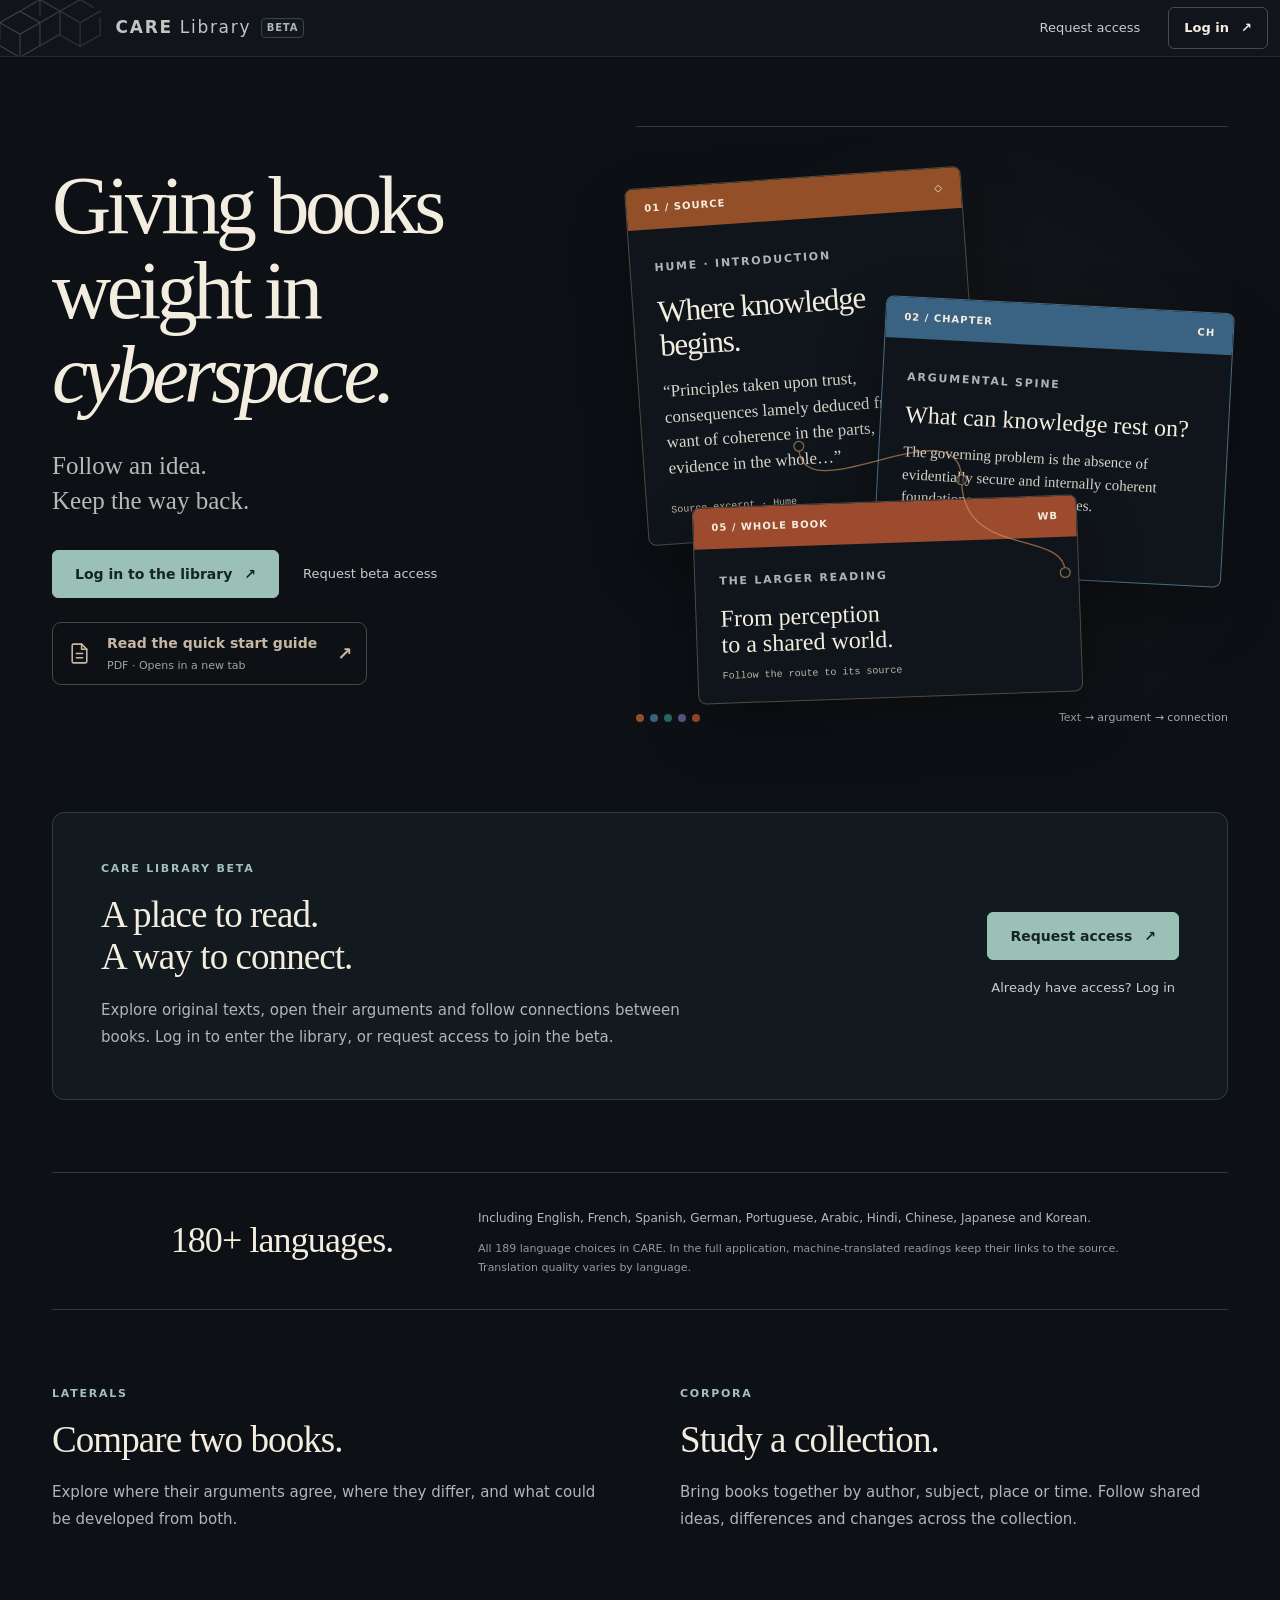
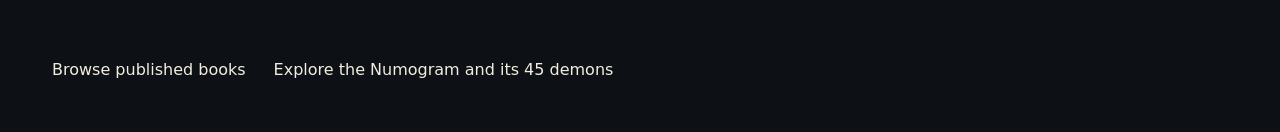
==== index.html @ f4d97531 "Include First drafts and improve Beta Studio, NUMO and search discovery" ====
<!doctype html>
<html lang="en-GB">
<head>
<meta charset="utf-8">
<meta name="color-scheme" content="dark"><style>html,body{background:#0d1015;color:#ece8df;color-scheme:dark}</style><meta name="viewport" content="width=device-width, initial-scale=1">
<title>Discover CARE — CARE Library</title>
<meta name="description" content="A reading environment for exploring texts, arguments and connections. Discover CARE Library’s connected panes, source routes and open public-library project.">
<meta name="author" content="William Proudler"><meta name="theme-color" content="#0d1015">
<meta name="apple-mobile-web-app-capable" content="yes">
<meta name="apple-mobile-web-app-status-bar-style" content="black">
<link rel="canonical" href="https://carelibrary.org/">
<meta property="og:type" content="website"><meta property="og:site_name" content="CARE Library"><meta property="og:title" content="Discover CARE — CARE Library"><meta property="og:description" content="Read the text. Open its arguments. Follow the connections."><meta property="og:url" content="https://carelibrary.org/">
<meta name="twitter:title" content="Discover CARE — CARE Library">
<link rel="icon" href="/favicon.ico?v=20261022-transparent" sizes="16x16 32x32 48x48">
<link rel="icon" href="/assets/favicon-32.png?v=20261022-transparent" type="image/png" sizes="32x32">
<link rel="icon" href="/assets/favicon-128.png?v=20261022-transparent" type="image/png" sizes="128x128">
<link rel="icon" href="/assets/favicon-light-32.png?v=20261022-transparent" type="image/png" sizes="32x32" media="(prefers-color-scheme: light)">
<link rel="icon" href="/assets/favicon-light-128.png?v=20261022-transparent" type="image/png" sizes="128x128" media="(prefers-color-scheme: light)">
<link rel="icon" href="/favicon.svg?v=20261022-transparent" type="image/svg+xml" sizes="any">
<link rel="apple-touch-icon" href="/assets/apple-touch-icon.png?v=20261021-opened-cube" sizes="180x180">
<link rel="manifest" href="/site.webmanifest?v=20261109-standalone"><link rel="alternate" type="text/markdown" href="/llms.txt"><link rel="stylesheet" href="/styles.css?v=20261010"><link rel="stylesheet" href="/discover.css?v=20261022-quick-start"><link rel="stylesheet" href="/discover-atlas.css?v=20261005d"><link rel="stylesheet" href="/discover-experiments.css?v=20261016-books">
<script type="application/ld+json">{"@context":"https://schema.org","@type":"WebSite","@id":"https://carelibrary.org/#website","name":"CARE Library","alternateName":"Canonical Axiomatic Reduction Engine","url":"https://carelibrary.org/","description":"A reading environment for exploring texts, arguments and connections with recorded routes back to sources.","inLanguage":"en-GB","creator":{"@type":"Person","name":"William Proudler"}}</script>
<link rel="stylesheet" href="/brand-header.css?v=c47c12affb3ca81e">
<link rel="stylesheet" href="/auth.css?v=20261102-beta">
<script type="module" src="/landing.mjs?v=20261102-beta"></script>
</head>
<body class="discover-page">
<a class="skip-link" href="#main">Skip to main content</a>
<header class="site-header"><div class="shell header-inner">
<a class="wordmark" href="/" aria-label="CARE Library Beta home"><img class="brand-mark" src="/assets/care-header-mark.svg" alt="" aria-hidden="true"><span class="brand-name"><strong>CARE</strong> Library</span><small><span data-nosnippet>Beta</span></small></a>
<nav class="beta-nav" aria-label="Main navigation"><a class="beta-nav-link" data-guest-only href="/request-access.html">Request access</a><a class="beta-nav-link" data-public-login hidden href="/login.html">Log in</a><a class="button small" data-library-entry href="/login.html">Log in <span aria-hidden="true">↗</span></a><a class="beta-nav-link" data-owner-only hidden href="/site-settings.html">Website settings</a><button class="beta-nav-link" data-logout data-members-only hidden>Log out</button></nav>
</div></header>
<main id="main">
<section class="hero shell" aria-labelledby="hero-title">
<div class="hero-copy">
<h1 id="hero-title">Giving books <br>weight in <br><em>cyberspace.</em></h1>
<p class="discover-subtitle">Follow an idea.<br>Keep the way back.</p>
<div class="beta-hero-actions"><a class="button beta-primary" data-library-entry href="/login.html">Log in to the library <span aria-hidden="true">↗</span></a><a class="beta-text-link" data-guest-only href="/request-access.html">Request beta access</a></div>
<a class="button primary quick-start-guide" href="/quick-start.pdf?v=446949901bbf" target="_blank" rel="noopener" type="application/pdf" aria-describedby="quick-start-detail">
<svg class="quick-start-icon" viewBox="0 0 24 24" fill="none" stroke="currentColor" stroke-width="1.5" stroke-linecap="round" stroke-linejoin="round" aria-hidden="true"><path d="M14 3H6a1 1 0 0 0-1 1v16a1 1 0 0 0 1 1h12a1 1 0 0 0 1-1V8z"/><path d="M14 3v5h5M9 12h6M9 16h6"/></svg>
<span class="quick-start-copy"><span>Read the quick start guide</span><small id="quick-start-detail">PDF · Opens in a new tab</small></span>
<span class="quick-start-arrow" aria-hidden="true">↗</span>
</a>
</div>
<div class="hero-architecture" aria-label="A real saved Hume reading across source, chapter and whole-book panes">
<div class="hero-topline" aria-hidden="true"></div>
<div class="hero-pane hero-source"><div class="pane-bar source"><span>01 / SOURCE</span><span>◇</span></div><div class="hero-pane-body"><span class="micro">HUME · INTRODUCTION</span><h2>Where knowledge<br>begins.</h2><p>“Principles taken upon trust, consequences lamely deduced from them, want of coherence in the parts, and of evidence in the whole…”</p><span class="passage-tag">Source excerpt · Hume</span></div></div>
<div class="hero-pane hero-chapter"><div class="pane-bar chapter"><span>02 / CHAPTER</span><span>CH</span></div><div class="hero-pane-body"><span class="micro">ARGUMENTAL SPINE</span><h3>What can knowledge rest on?</h3><p>The governing problem is the absence of evidentially secure and internally coherent foundations across the sciences.</p><span class="trace-label">2 source connections</span></div></div>
<div class="hero-pane hero-whole"><div class="pane-bar whole"><span>05 / WHOLE BOOK</span><span>WB</span></div><div class="hero-pane-body"><span class="micro">THE LARGER READING</span><h3>From perception<br>to a shared world.</h3><span class="trace-label">Follow the route to its source</span></div></div>
<svg class="hero-routes" viewBox="0 0 600 540" aria-hidden="true"><path d="M165 292 C165 365 330 245 330 326 S435 375 435 420"/><circle cx="165" cy="292" r="5"/><circle cx="330" cy="326" r="5"/><circle cx="435" cy="420" r="5"/></svg>
<div class="hero-bottomline"><span class="layer-dot source"></span><span class="layer-dot chapter"></span><span class="layer-dot cluster"></span><span class="layer-dot meta"></span><span class="layer-dot whole"></span><span>Text → argument → connection</span></div>
</div>
</section>
<section class="beta-invitation shell" data-guest-only aria-labelledby="beta-invitation-title">
<div><p class="beta-eyebrow">CARE Library Beta</p><h2 id="beta-invitation-title">A place to read.<br>A way to connect.</h2><p>Explore original texts, open their arguments and follow connections between books. Log in to enter the library, or request access to join the beta.</p></div>
<div class="beta-invitation-actions"><a class="button beta-primary" href="/request-access.html">Request access <span aria-hidden="true">↗</span></a><a class="beta-text-link" href="/login.html">Already have access? Log in</a></div>
</section>
<section hidden data-members-only class="discover-reading" id="experience" aria-label="Read and explore CARE">
<div class="discover-reading-toolbar">
<span class="discover-book-label">Open a book</span>
<div id="discover-book"><span class="discover-loading">Loading published books…</span></div>
<a id="discover-open" href="/library.html">Open in library <span aria-hidden="true">↗</span></a>
</div>
<div id="discover-reader" tabindex="-1"><p class="discover-loading" role="status">Opening Hume’s reading…</p></div>
<p id="discover-reader-status" class="visually-hidden" aria-live="polite"></p>
<div class="discover-reading-caption"><span>Original text · AI-assisted CARE reading</span></div>
<noscript><p class="discover-fallback">The interactive reader needs JavaScript.</p></noscript>
</section>
<section hidden data-members-only class="discover-map shell" aria-label="Map of Hume’s reading">
<div id="discover-atlas"><p class="discover-loading" role="status">Opening the library map…</p></div>
</section>
<section class="discover-language shell" aria-labelledby="language-title">
<h2 id="language-title">180+ languages.</h2>
<div class="language-details">
<p class="language-examples">Including English, French, Spanish, German, Portuguese, Arabic, Hindi, Chinese, Japanese and Korean.</p>
<p class="language-description">All 189 language choices in CARE. In the full application, machine-translated readings keep their links to the source. Translation quality varies by language.</p>
</div>
</section>
<section hidden data-members-only class="shell discover-experiments-section" aria-label="Laterals and corpora"><div id="discover-experiments"></div></section>
<section class="beta-connections shell" data-guest-only aria-label="Laterals and corpora"><div><p class="beta-eyebrow">Laterals</p><h2>Compare two books.</h2><p>Explore where their arguments agree, where they differ, and what could be developed from both.</p></div><div><p class="beta-eyebrow">Corpora</p><h2>Study a collection.</h2><p>Bring books together by author, subject, place or time. Follow shared ideas, differences and changes across the collection.</p></div></section>
<nav class="shell" aria-label="Public reference library" style="display:flex;gap:28px;flex-wrap:wrap;padding-top:24px;padding-bottom:48px"><a href="/books/">Browse published books</a><a href="/numogram/">Explore the Numogram and its 45 demons</a></nav>
</main>
<div id="notice" class="notice" role="status" hidden></div>
</body></html>
---- styles.css ----
@charset "UTF-8";
:root{color-scheme:dark;--bg:#0d1015;--surface:#14191f;--ink:#f3eddf;--muted:#aeb3b6;--line:#31383e;--gold:#d99a63;--source:#935028;--chapter:#3a6282;--cluster:#286861;--meta:#625386;--whole:#9c4b2e;--serif:Georgia,'Times New Roman',serif;--sans:system-ui,-apple-system,BlinkMacSystemFont,'Segoe UI',sans-serif}
*{box-sizing:border-box}html{scroll-behavior:smooth;scroll-padding-top:100px}body{margin:0;background:var(--bg);color:var(--ink);font-family:var(--sans);font-size:16px;line-height:1.65}a{color:inherit;text-decoration:none}button,input{font:inherit}button,a{-webkit-tap-highlight-color:transparent}button{cursor:pointer}a,button{touch-action:manipulation}button:disabled{cursor:not-allowed}a:focus-visible,button:focus-visible,input:focus-visible,summary:focus-visible{outline:2px solid var(--gold);outline-offset:6px}::selection{background:#6b4e34;color:#fff}h1,h2,h3,p{margin:0}h1,h2,h3{font-family:var(--serif);font-weight:400;line-height:1.1}h2{font-size:clamp(2.3rem,4.1vw,3.6rem);letter-spacing:-.045em}h3{font-size:1.45rem}em{font-weight:400;color:var(--gold)}p{color:var(--muted)}.shell{width:min(1320px,calc(100% - 104px));margin-inline:auto}.section{padding-block:104px}.eyebrow,.micro{font-size:11px;font-family:var(--sans);font-weight:600;letter-spacing:.16em;line-height:1.6;text-transform:uppercase}.eyebrow{color:var(--gold);margin-bottom:23px}.micro{color:var(--muted)}.button{display:inline-flex;align-items:center;justify-content:center;gap:12px;min-height:48px;border:1px solid #4a4b46;border-radius:6px;padding:12px 22px;font-size:14px;font-weight:550;line-height:1.45;color:var(--ink);background:transparent;transition:background .18s,border-color .18s}.button:hover{background:#22262a;border-color:#807565}.button.primary{background:var(--gold);color:#191713;border-color:var(--gold)}.button.primary:hover{background:#edb580}.button.small{min-height:42px;padding:10px 15px;font-size:13px}.text-link{font-size:14px;border-bottom:1px solid #776047;padding-block:8px}.text-link:hover{color:var(--gold)}.actions{display:flex;gap:26px;align-items:center;flex-wrap:wrap}.beta-tag{font-size:10px;letter-spacing:.12em;border-left:1px solid #5b5145;padding-left:11px;color:var(--gold)}.skip-link{position:absolute;top:-100px;left:20px;padding:10px;background:var(--ink);color:var(--bg);z-index:100}.skip-link:focus{top:10px}.site-header{border-bottom:1px solid #282d33;background:#0d1015f5;position:relative;z-index:10}.header-inner{display:flex;align-items:center;justify-content:space-between;gap:24px;min-height:88px}.wordmark{font-family:var(--serif);font-size:24px;white-space:nowrap;letter-spacing:-.03em}.wordmark>span:last-child{color:#d0cabe}.brand-symbol{font-family:var(--sans);font-size:29px;color:var(--gold);padding-right:10px}.site-header nav{display:flex;gap:28px;font-size:13px;color:#c2c4c3}.site-header nav a:hover{color:var(--gold)}.hero{display:grid;grid-template-columns:1fr 1.13fr;gap:42px;align-items:center;min-height:720px;padding-block:70px 75px}.hero h1{font-size:clamp(3.7rem,6.7vw,6rem);line-height:1.01;letter-spacing:-.055em}.hero-deck{font-size:16px;line-height:1.8;max-width:410px;margin-block:28px 31px}.hero-note{font-size:12px;max-width:380px;margin-top:21px;color:#92989c}.tiny-rule{display:inline-block;width:25px;height:1px;background:var(--gold);vertical-align:middle;margin-right:10px}.hero-architecture{position:relative;height:570px;min-width:0;background:radial-gradient(ellipse at 55% 55%,#26282666,transparent 70%)}.hero-topline,.hero-bottomline{position:absolute;left:0;right:0;display:flex;align-items:center;gap:6px;font-size:9px;letter-spacing:.13em;color:#969b9c}.hero-topline{top:4px;justify-content:space-between;border-top:1px solid var(--line);padding-top:14px}.hero-bottomline{bottom:0}.hero-bottomline>span:last-child{margin-left:auto;font-size:11px;letter-spacing:0}.hero-pane{position:absolute;border:1px solid #4d4b40;border-radius:8px;overflow:hidden;background:#10151b;box-shadow:0 24px 60px #0005}.pane-bar{padding:12px 18px;display:flex;justify-content:space-between;gap:12px;color:#f7eddf;font-family:var(--sans);font-size:10px;font-weight:650;letter-spacing:.1em}.source{background:var(--source)}.chapter{background:var(--chapter)}.cluster{background:var(--cluster)}.meta{background:var(--meta)}.whole{background:var(--whole)}.hero-source{top:55px;left:0;width:57%;transform:rotate(-4deg)}.hero-chapter{top:182px;right:0;width:59%;transform:rotate(3deg);z-index:2;border-color:#4c6a81}.hero-whole{top:379px;left:10%;width:65%;transform:rotate(-2deg);z-index:3}.hero-pane-body{padding:24px}.hero-pane h2{font-size:31px;letter-spacing:-.04em;margin-block:16px}.hero-pane p{font-family:var(--serif);font-size:17px;line-height:1.5;color:#d8d5cb}.hero-pane h3{font-size:24px;margin-block:13px}.hero-chapter p{font-size:15px}.passage-tag,.trace-label{display:block;font-family:monospace;font-size:10px;color:#bcb5a6;margin-top:22px}.hero-whole .hero-pane-body{padding:18px 24px}.hero-whole h3{font-size:24px;margin-bottom:8px}.hero-whole .trace-label{margin-top:10px}.hero-routes{position:absolute;inset:0;width:100%;height:100%;pointer-events:none;z-index:4;fill:#10151b;stroke:var(--gold);stroke-width:1.3;opacity:.6}.layer-dot{display:inline-block;width:8px;height:8px;border-radius:50%}.invitation{border-block:1px solid var(--line);padding-block:22px;display:flex;justify-content:space-between;gap:20px;font-family:var(--serif);font-size:19px;color:#cdcabe}.invitation span:before{content:'◇';color:var(--gold);font-family:var(--sans);font-size:13px;margin-right:14px}.section-heading{display:grid;grid-template-columns:1.3fr 1fr;gap:70px;align-items:end;margin-bottom:42px}.section-heading>p{max-width:435px;line-height:1.8;padding-bottom:4px}.reader-window{border:1px solid #3b4248;border-radius:12px;background:#10141a;overflow:hidden;box-shadow:0 35px 70px #0003}.reader-title{display:flex;justify-content:space-between;align-items:center;gap:20px;padding:22px 27px;border-bottom:1px solid var(--line)}.reader-title h3{font-size:24px;margin-top:5px}.reader-title .micro{font-size:10px;color:#ac957b}.reader-view{display:flex;background:#1a1f26;border:1px solid #363c44;border-radius:5px;padding:3px}.reader-view button{background:none;border:0;border-radius:3px;color:var(--muted);font-size:12px;padding:8px 16px}.reader-view button[aria-pressed=true]{background:var(--ink);color:#1b2023}.scale-controls{display:grid;grid-template-columns:repeat(5,1fr);padding:0 22px;border-bottom:1px solid var(--line)}.scale-controls button{background:none;border:0;border-bottom:2px solid transparent;padding:18px 9px;text-align:left;color:var(--muted)}.scale-controls button[aria-pressed=true]{color:var(--ink);border-bottom-color:var(--gold);background:#ffffff04}.scale-controls button span{display:block;font-size:13px;font-weight:600}.scale-controls small{display:block;font-size:10px;margin-top:4px;color:#959da3}.reader-canvas{display:grid;grid-template-columns:repeat(3,minmax(0,1fr));gap:25px;position:relative;padding:24px;min-height:350px}.demo-pane{position:relative;min-width:0;border:1px solid #39404a;border-radius:6px;overflow:hidden;z-index:2;background:#10141a;transition:border-color .2s}.demo-pane.current{border-color:#9e886b}.demo-pane .pane-bar{padding:12px 14px;font-size:10px}.demo-body{padding:20px}.demo-body h4{font-family:var(--serif);font-size:21px;line-height:1.2;font-weight:400;margin:13px 0 20px}.demo-body p{font-family:var(--serif);font-size:17px;color:#e3e0d5;line-height:1.6}.demo-body .micro{font-size:9px;letter-spacing:.1em}.demo-claim{display:block;width:100%;text-align:left;color:var(--ink);background:#1b232a;border:1px solid #405365;border-left:3px solid #628dab;border-radius:5px;padding:16px;font-family:var(--serif);font-size:18px;line-height:1.4}.demo-claim:hover{background:#242e35}.demo-claim[aria-pressed=true]{border-color:var(--gold);background:#30271e}.demo-claim small{display:block;color:#bbb7ae;font-family:var(--sans);font-size:10px;line-height:1.5;margin-top:17px}.demo-source{padding:13px;border-left:2px solid #ad7040;background:#241d18}.demo-source.highlight{background:#37291c;border-left-color:var(--gold)}.demo-body .support{font-family:var(--sans);font-size:12px;color:var(--muted);margin-top:15px}.connector{position:absolute;inset:0;z-index:3;pointer-events:none;overflow:visible}.connector path{fill:none;stroke:var(--gold);stroke-width:1.4}.connector circle{fill:var(--bg);stroke:var(--gold);stroke-width:1.4}.reader-bottom{display:flex;align-items:center;justify-content:space-between;gap:18px;border-top:1px solid var(--line);padding:16px 24px}.reader-bottom p{font-size:12px;max-width:750px}.reader-bottom .button{flex-shrink:0}.demo-caption,.shelf-caption{font-size:12px;color:#a2a7aa;margin-top:18px;max-width:890px}.reading-benefits{display:grid;grid-template-columns:repeat(3,1fr);gap:50px;margin-top:52px}.reading-benefits h3{font-size:23px;margin:14px 0}.reading-benefits p{font-size:14px;line-height:1.8}.feature-number{font-family:var(--serif);font-style:italic;color:var(--gold);font-size:20px}.reader-canvas.outline{grid-template-columns:repeat(5,minmax(0,1fr));min-height:280px}.outline-pane{border:1px solid #343b45;border-radius:5px;overflow:hidden;z-index:2}.outline-pane>h4{font-size:12px;margin:0;padding:12px 10px}.outline-unit{border:1px solid #47525d;background:#171f28;color:var(--ink);border-radius:4px;padding:13px 10px;margin:10px;width:calc(100% - 20px);font-size:12px;line-height:1.45;text-align:left}.outline-unit.selected{border-color:var(--gold);background:#31271e}.demo-static{grid-column:1/-1;padding:30px}.demo-static p{margin-top:20px}.library-section{background:#101714;border-block:1px solid #2b3731}.shelf-tabs{display:flex;gap:5px;border-bottom:1px solid #39433b;padding-bottom:12px;flex-wrap:wrap}.shelf-tabs button{background:transparent;border:1px solid transparent;color:#bbc1bb;font-size:14px;padding:10px 22px;border-radius:5px}.shelf-tabs button[aria-pressed=true]{border-color:#506254;background:#23322b;color:#f2efdf}.shelf-intro{display:flex;justify-content:space-between;gap:40px;margin-top:28px;align-items:baseline}.shelf-intro h3{font-size:22px}.shelf-intro p{font-size:13px;max-width:500px}.bookshelf{display:grid;grid-template-columns:repeat(4,1fr);gap:45px;margin-top:45px;align-items:start}.shelf-item{min-width:0}.book-cover{display:flex;flex-direction:column;justify-content:space-between;position:relative;min-height:260px;max-width:190px;aspect-ratio:0.69;margin:0 auto 24px;padding:20px 20px 20px 25px;border-radius:3px 10px 10px 3px;border:1px solid #ffffff24;background:linear-gradient(90deg,#0006 0,#ffffff12 7px,transparent 13px),var(--book);box-shadow:6px 9px 0 -4px #101510,9px 12px 0 -5px #8b866440,10px 20px 28px #0004;transition:transform .2s}.shelf-item:hover .book-cover{transform:translateY(-5px) rotate(-1deg)}.book-mark{color:#dfbd79;font-size:25px;line-height:1}.book-cover h4{font-family:var(--serif);font-size:24px;font-weight:400;line-height:1.15;letter-spacing:-.02em;color:#f0d8aa;margin:20px 0}.book-cover small{font-size:9px;letter-spacing:.12em;text-transform:uppercase;color:#d6c7a8}.book-kind{font-size:10px;color:#b9c3b9;letter-spacing:.12em;text-transform:uppercase}.shelf-item>h4{font-family:var(--serif);font-size:21px;font-weight:400;line-height:1.25;margin:12px 0 8px}.shelf-item>p{font-size:12px}.shelf-caption{margin-top:30px}.journey-steps{display:grid;grid-template-columns:repeat(4,1fr);gap:30px;padding:0;list-style:none;margin:50px 0 0}.journey-steps li{border-top:1px solid #6d5a44;padding-top:18px}.journey-steps span{color:var(--gold);font-family:monospace;font-size:12px}.journey-steps h3{font-size:24px;margin-block:22px 14px}.journey-steps p{font-size:14px;line-height:1.8}.commons{background:#15131a;border-block:1px solid #34303b}.commons-grid{display:grid;grid-template-columns:1fr 1fr;gap:120px}.commons-grid>div>p:not(.eyebrow){margin-block:28px;font-size:16px;line-height:1.9}.status-panel{border-left:1px solid #4a4053;padding-left:38px}.status-panel article{padding-block:23px;border-bottom:1px solid #38313e}.status-panel article:last-child{border:0;padding-bottom:0}.status-panel h3{font-size:24px;margin:9px 0}.status-panel p{font-size:14px;line-height:1.7}.status-panel a{font-size:12px;color:#d6b28e;display:inline-block;margin-top:15px;border-bottom:1px solid #62513f}.status-label{color:#a6c6b5;font-size:11px}.status-label.upcoming{color:#c8b1d5}.resources-row{display:grid;grid-template-columns:1fr 1fr;gap:80px}.resource-links a{display:block;padding:18px 0;border-bottom:1px solid var(--line)}.resource-links a:first-child{padding-top:0}.resource-links a:hover span{color:var(--gold)}.resource-links span{display:block;font-family:var(--serif);font-size:23px}.resource-links small{color:var(--muted);font-size:12px;display:block;margin-top:7px}.closing{text-align:center;border-top:1px solid var(--line);padding-block:80px 100px}.closing h2{font-size:clamp(2.8rem,5.3vw,4.6rem)}.closing .actions{justify-content:center;margin-top:35px}.closing>p:last-child{font-size:12px;margin-top:20px}.essay-page{padding:80px 26px 100px}.essay{max-width:780px;margin:auto}.essay h1{font-size:clamp(3rem,6vw,5rem);letter-spacing:-.055em;margin-bottom:30px}.essay-deck{font-size:24px;font-family:var(--serif);line-height:1.5}.essay section{margin-top:45px}.essay h2{font-size:31px;letter-spacing:-.035em;margin-bottom:18px}.essay p+p{margin-top:18px}.essay p{line-height:1.85}.essay a:not(.button){color:var(--gold);text-decoration:underline;text-underline-offset:4px}.essay-callout{padding:25px;border-left:2px solid var(--gold);background:#191c20;margin-top:45px}.essay-actions{display:flex;flex-wrap:wrap;gap:20px;margin-top:35px}.essay ul,.essay ol{color:var(--muted);padding-left:22px}.essay li+li{margin-top:12px}[hidden]{display:none!important}
@media(min-width:1550px){.hero{min-height:780px}.hero-architecture{height:590px}.hero-pane h2{font-size:36px}}
@media(max-width:1100px){.shell{width:calc(100% - 64px)}.site-header nav{gap:20px}.hero{gap:25px}.hero-architecture{height:540px}.hero-pane-body{padding:19px}.hero-pane h2{font-size:28px}.hero-pane h3{font-size:21px}.hero-pane p{font-size:15px}.hero-whole{top:365px;width:74%}.hero-chapter{top:184px;width:64%}.hero-deck{font-size:15px}.hero h1{font-size:72px}.hero-note{max-width:310px}.section-heading{gap:40px}.commons-grid{gap:60px}.bookshelf{gap:26px}.book-cover{min-height:230px}.book-cover h4{font-size:22px}.reader-canvas{gap:16px;padding:18px}.demo-body{padding:15px}.scale-controls small{font-size:9px}.invitation{font-size:16px}}
@media(max-width:820px){.header-inner{flex-wrap:wrap;gap:15px;padding-block:18px}.site-header nav{order:3;flex-basis:100%;justify-content:center;gap:32px}.hero{grid-template-columns:1fr;padding-block:50px;gap:45px}.hero-copy{max-width:600px}.hero h1{font-size:clamp(60px,11vw,83px)}.hero-deck{max-width:500px;font-size:16px}.hero-note{max-width:none}.hero-architecture{height:550px;max-width:590px;width:100%;margin:auto}.hero-pane h2{font-size:32px}.hero-pane h3{font-size:25px}.hero-pane p{font-size:17px}.hero-whole{top:369px;left:12%;width:66%}.hero-source{width:55%}.hero-chapter{width:58%}.invitation{flex-wrap:wrap;justify-content:center;font-size:15px}.section{padding-block:75px}.section-heading{grid-template-columns:1fr;gap:23px}.section-heading>p{max-width:650px}.reader-canvas{grid-template-columns:1fr;min-height:0;gap:18px}.demo-pane .demo-body{padding:20px}.demo-body h4{margin-bottom:15px}.demo-pane .support{margin-top:10px}.reader-canvas.outline{grid-template-columns:1fr}.outline-pane{display:grid;grid-template-columns:130px 1fr;align-items:stretch}.outline-unit{margin:8px;padding:12px;width:calc(100% - 16px)}.outline-pane>h4{display:flex;align-items:center}.reader-bottom{align-items:flex-start;flex-direction:column}.reading-benefits{gap:25px}.bookshelf{grid-template-columns:repeat(2,1fr);gap:40px}.shelf-intro{display:block}.shelf-intro p{margin-top:14px}.book-cover{min-height:265px}.journey-steps{grid-template-columns:repeat(2,1fr);gap:30px 40px}.commons-grid{grid-template-columns:1fr;gap:50px}.resources-row{grid-template-columns:1fr;gap:35px}.scale-controls{padding-inline:8px}.scale-controls button{padding:13px 5px}.scale-controls button span{font-size:12px}.scale-controls small{font-size:9px}}
@media(max-width:480px){.shell{width:calc(100% - 36px)}.header-inner{gap:14px}.wordmark{font-size:21px}.brand-symbol{font-size:23px;padding-right:4px}.header-inner>.button{font-size:11px;padding:9px 10px;gap:7px}.header-inner .beta-tag{font-size:9px;padding-left:7px}.site-header nav{font-size:12px;gap:20px;flex-wrap:wrap}.hero h1{font-size:clamp(49px,12.5vw,60px)}.hero .eyebrow{font-size:9px}.hero-deck{font-size:15px}.actions{gap:16px}.hero-architecture{height:510px}.hero-topline{font-size:8px}.hero-source{width:68%;top:49px;left:4px}.hero-source .hero-pane-body{padding:16px}.hero-source h2{font-size:26px}.hero-source p{font-size:14px}.hero-chapter{top:223px;width:67%;right:3px}.hero-chapter .hero-pane-body{padding:14px}.hero-chapter h3{font-size:21px}.hero-chapter p{display:none}.hero-whole{top:380px;left:5%;width:82%}.hero-whole .hero-pane-body{padding:13px 16px}.hero-whole h3{font-size:21px}.hero-whole .micro{display:none}.hero-whole .trace-label{font-size:9px}.hero-pane .pane-bar{padding:9px 12px;font-size:9px}.hero-bottomline{bottom:-16px}.hero-routes{display:none}.hero-topline>span:last-child{letter-spacing:0}.invitation{justify-content:flex-start;gap:10px;padding-block:20px;margin-top:20px}.invitation span{width:100%}.section{padding-block:60px}.section-heading{margin-bottom:28px}.section-heading>p{font-size:14px}.eyebrow{font-size:10px}.reader-title{padding:18px 14px}.reader-title h3{font-size:20px}.reader-title .micro{font-size:8px}.reader-view button{padding:7px 9px;font-size:11px}.scale-controls{display:flex;flex-wrap:wrap;padding-inline:7px;gap:0}.scale-controls button{flex:1 1 30%;padding:10px 8px}.scale-controls small{font-size:9px}.reader-canvas{padding:14px}.demo-caption{font-size:11px}.reading-benefits{grid-template-columns:1fr;gap:27px;margin-top:35px}.reading-benefits article{border-top:1px solid var(--line);padding-top:20px}.reading-benefits h3{margin-block:9px}.shelf-tabs{gap:0}.shelf-tabs button{font-size:12px;padding:10px 13px}.bookshelf{gap:25px 20px;margin-top:28px}.book-cover{width:100%;min-height:213px;padding:16px 14px 16px 19px}.book-cover h4{font-size:21px}.book-cover small{font-size:8px}.shelf-item>h4{font-size:20px}.shelf-item>p{font-size:11px}.journey-steps{grid-template-columns:1fr;gap:28px}.journey-steps h3{margin-block:12px}.status-panel{padding-left:23px}.closing{padding-block:65px}.closing .actions{flex-direction:column}.essay-page{padding:50px 22px}.essay h2{font-size:28px}}
@media(prefers-reduced-motion:reduce){html{scroll-behavior:auto}*,*::before,*::after{transition:none!important;animation:none!important}}

/* Route view retains every intermediate layer, including on small screens. */
.hero-routes path{fill:none}.hero-architecture{height:605px}.hero-bottomline{bottom:0}
.reader-canvas.routed:not(.outline){display:flex;overflow-x:auto;scrollbar-color:#897257 #151b23;scrollbar-width:thin;gap:25px;padding-bottom:30px}
.reader-canvas.routed:not(.outline) .demo-pane{flex:0 0 31%;min-width:275px}
.reader-canvas.routed:not(.outline) .connector{max-width:none}
@media(max-width:820px){.hero-architecture{height:600px}.reader-canvas.routed:not(.outline){display:flex;flex-direction:column;overflow:visible}.reader-canvas.routed:not(.outline) .demo-pane{flex:none;width:100%;min-width:0}}
@media(max-width:480px){.hero-architecture{height:555px}.hero-bottomline{bottom:0}}

/* Shared CARE wordmark and joined-box logo from the Mac loading screen. */
.wordmark{display:inline-flex;align-items:center;gap:12px;font:400 20px/1.4 ui-sans-serif,system-ui,-apple-system,sans-serif;letter-spacing:.12em}.wordmark .brand-name{color:#ecece9}.wordmark .brand-name strong{font-weight:600}.wordmark .brand-mark{width:46px;height:32px;object-fit:contain}
---- discover.css ----
/* Discover CARE: the reading itself is the explanation. */
.visually-hidden{position:absolute;width:1px;height:1px;overflow:hidden;clip-path:inset(50%);white-space:nowrap}
.discover-page .header-inner{min-height:88px}
.discover-page .hero{min-height:740px;padding-block:65px 85px;gap:60px}
.discover-page .hero h1{font-size:clamp(3.8rem,6.4vw,5.8rem);line-height:1.035;letter-spacing:-.055em}
.discover-page .hero h1 em{color:var(--ink)}
.discover-subtitle{font:400 25px/1.4 var(--serif);color:#b8b9b5;margin:30px 0 32px}
.discover-page .hero-topline{padding:0;top:4px}
.discover-page .hero-copy>.button{min-height:49px;padding-inline:23px}
.discover-page .hero-copy>.quick-start-guide{max-width:100%;min-height:76px;justify-content:flex-start;gap:15px;padding:16px 20px;border-radius:9px;text-align:left;box-shadow:0 4px 16px #0002}
.quick-start-icon{width:25px;height:25px;flex-shrink:0}
.quick-start-copy{display:flex;flex-direction:column;gap:4px;min-width:0}
.quick-start-copy>span{font-size:14px;font-weight:650;line-height:1.4}
.quick-start-copy small{font-size:11px;font-weight:400;line-height:1.4;color:#49301d}
.quick-start-arrow{margin-left:5px;font-size:18px;flex-shrink:0}
.discover-page .hero-bottomline>span:last-child{color:#a5abaa}
.discover-reading{width:min(1520px,calc(100% - 64px));margin:0 auto;scroll-margin-top:28px}
.discover-reading-toolbar{display:flex;align-items:center;gap:18px;min-height:64px;padding:10px 20px;background:#13181e;border:1px solid #323a43;border-radius:9px 9px 0 0}
.discover-book-label{font-size:11px;letter-spacing:.06em;color:#aeb4b6;flex-shrink:0}
#discover-book{position:relative;flex:0 1 540px;min-width:0;max-width:100%;color:var(--ink)}
.discover-book-trigger{display:flex;align-items:center;gap:15px;width:100%;min-height:62px;padding:10px 16px;background:#1a2027;border:1px solid #414850;border-radius:7px;color:var(--ink);text-align:left;cursor:pointer;transition:background .15s,border-color .15s}
.discover-book-trigger:hover,.discover-book-trigger[aria-expanded=true]{background:#20272e;border-color:#a78a64}
.discover-book-icon{width:23px;height:23px;fill:none;stroke:#c6ac85;stroke-width:1.4;flex-shrink:0}
.discover-book-current{display:flex;flex-direction:column;gap:3px;min-width:0}
.discover-book-author{font:500 10px/1.4 var(--sans);letter-spacing:.08em;text-transform:uppercase;color:#aeb5b7}
.discover-book-title{font:400 18px/1.35 var(--serif);overflow:hidden;white-space:nowrap;text-overflow:ellipsis}
.discover-book-chevron{width:18px;height:18px;margin-left:auto;flex-shrink:0;fill:none;stroke:#bdc2c3;stroke-width:1.5;transition:transform .15s}
[aria-expanded=true] .discover-book-chevron{transform:rotate(180deg)}
.discover-book-menu{position:absolute;z-index:100;top:calc(100% + 9px);left:0;width:min(560px,calc(100vw - 64px));padding:12px;background:#171d24;border:1px solid #4b5157;border-radius:10px;box-shadow:0 18px 55px #0009}
.discover-book-menu[hidden],.discover-book-empty[hidden]{display:none}
.discover-book-search{display:flex;align-items:center;gap:10px;border:1px solid #3a424b;background:#0e1319;border-radius:5px;padding:9px 12px}
.discover-book-search svg{height:17px;width:17px;fill:none;stroke:#9ca9b1;stroke-width:1.5;flex-shrink:0}
.discover-book-search input{width:100%;min-width:0;background:none;border:0;outline:none;color:var(--ink);font:13px/1.6 var(--sans);padding:0}
.discover-book-search:focus-within{border-color:#c3a477}
.discover-book-count{margin:12px 10px 8px;color:#959fa7;font:10px/1.5 var(--sans);letter-spacing:.06em;text-transform:uppercase}
.discover-book-options{max-height:min(395px,50svh);overflow:auto;overscroll-behavior:contain;scrollbar-color:#59606a transparent}
.discover-book-option{width:100%;display:flex;align-items:center;gap:15px;padding:12px;border:1px solid transparent;border-radius:5px;background:transparent;color:var(--ink);text-align:left;cursor:pointer}
.discover-book-option>span:first-child{min-width:0;flex:1}.discover-book-option small{display:block;color:#a4aeb6;font:11px/1.5 var(--sans)}
.discover-book-option strong{display:block;margin-top:3px;font:400 17px/1.35 var(--serif);overflow-wrap:anywhere}
.discover-book-option:hover,.discover-book-option:focus-visible{background:#29313a;outline:none}
.discover-book-option[aria-selected=true]{background:#c7a27512;border-color:#c7a27545}
.discover-book-check{color:#d4b384;visibility:hidden}.discover-book-option[aria-selected=true] .discover-book-check{visibility:visible}
.discover-book-empty{margin:20px 12px;color:#acb3bb;font-size:13px}
.discover-book-trigger:focus-visible{outline:2px solid var(--gold);outline-offset:3px}
#discover-open{font-size:12px;margin-left:auto;white-space:nowrap;border-bottom:1px solid #6b5b46;line-height:2}
#discover-open:hover{color:var(--gold)}
#discover-reader{height:760px;height:clamp(620px,79svh,840px);background:#0e1117;border:1px solid #323a43;border-top:0;border-radius:0 0 9px 9px;overflow:hidden;position:relative;color:#ece8df;--st-text-color:#ece8df;--st-background-color:#0e1117;--st-secondary-background-color:#171c23;--st-font:system-ui,sans-serif;--st-code-font:ui-monospace,monospace}
.discover-loading{font-size:13px;color:var(--muted);padding:48px 24px}
.discover-reading-caption{display:flex;justify-content:space-between;gap:20px;padding:16px 2px 0;font-size:11px;color:#91999e}
.discover-reading-caption a:hover{color:var(--ink)}
.discover-fallback{padding:18px;color:var(--muted)}
.discover-map{margin-block:105px 48px}
.discover-experiments-section{margin-block:48px 100px}
@media(min-width:1550px){.discover-page .hero{min-height:800px}.discover-page .hero h1{font-size:100px}}
@media(max-width:1100px){.discover-page .hero{gap:32px}.discover-page .hero h1{font-size:72px}.history-grid{gap:24px}.history-item h3{font-size:21px}}
@media(max-width:820px){.discover-page .hero{grid-template-columns:1fr;gap:45px;padding-block:55px 65px}.discover-page .hero-copy{max-width:none}.discover-page .hero h1{font-size:clamp(65px,10vw,84px)}.discover-page .hero h1 br:nth-child(2){display:none}.discover-reading{width:calc(100% - 36px)}.discover-book-label{display:none}.discover-map{margin-block:70px 36px}.history-grid{grid-template-columns:repeat(2,minmax(0,1fr));gap:42px 35px}.history-item>p:last-child{max-width:300px}.history-drawing{margin-bottom:18px}.discover-experiments-section{margin-block:36px 65px}}
@media(max-width:480px){.discover-page .header-inner{flex-wrap:nowrap;gap:10px;min-height:77px;padding-block:12px}.discover-page .wordmark{font-size:14px;gap:8px;letter-spacing:.075em}.discover-page .brand-mark{width:33px;height:26px}.discover-page .header-inner>.button{font-size:11px;padding:8px 9px;min-height:39px;gap:6px}.discover-page .hero{padding-block:42px 55px;gap:38px}.discover-page .hero h1{font-size:clamp(48px,13.1vw,63px)}.discover-page .hero h1 br:nth-child(2){display:block}.discover-subtitle{font-size:23px;margin-block:24px}.discover-page .hero-architecture{height:550px}.discover-reading{width:calc(100% - 20px)}.discover-reading-toolbar{padding:10px;gap:10px;flex-wrap:wrap}#discover-book{flex:1 1 100%}.discover-book-title{font-size:16px}.discover-book-menu{width:100%}.discover-book-trigger{min-height:60px}#discover-open{margin-left:auto;font-size:11px}#discover-reader{height:680px}.discover-reading-caption{font-size:10px;gap:16px;padding-inline:4px}.discover-reading-caption span{max-width:160px}.discover-reading-caption a{flex-shrink:0}.discover-map{margin-block:54px 32px}.discover-history{padding-block:36px 44px}.history-grid{gap:35px 20px}.history-drawing{height:112px;margin-bottom:16px}.history-item h3{font-size:20px;line-height:1.25}.history-item>p:last-child{font-size:12px;line-height:1.75}}

/* Language coverage forms one quiet, evenly spaced band. */
.discover-language{display:grid;grid-template-columns:280px minmax(0,660px);justify-content:center;align-items:start;column-gap:56px;row-gap:18px;padding-block:32px;border-block:1px solid var(--line)}
.discover-language h2{align-self:center;justify-self:center;font-size:36px;line-height:1.15;margin:0;letter-spacing:-.025em}
.language-details{max-width:660px;padding-top:3px}
.language-examples{font-size:12px;line-height:1.75;color:#b4b9bc}
.language-description{margin-top:10px;font-size:11px;line-height:1.75;color:#929ba2}
.discover-experiments-section .discover-experiments{margin-block:0}
@media(max-width:1100px){.discover-language{grid-template-columns:250px minmax(0,660px);column-gap:36px}.discover-language h2{font-size:33px}}
@media(max-width:820px){.discover-language{grid-template-columns:minmax(0,660px);padding-block:28px;text-align:center}.language-details{padding-top:0}}
@media(max-width:480px){.discover-language{padding-block:24px;row-gap:14px}.discover-language h2{font-size:30px}}
---- discover-atlas.css ----
.discover-atlas {
  --atlas-ink: #eee8dc;
  --atlas-muted: #9ca29f;
  --atlas-line: #67756b;
  --atlas-route: #dab180;
  --atlas-selected: #f5d0a0;
  --atlas-accent: #dca36a;
  position: relative;
  color: var(--atlas-ink);
  border: 1px solid #ddd9c41c;
  border-radius: 5px;
  background: #0e1213;
  overflow: hidden;
}
.discover-atlas--lateral {
  --atlas-line: #9e78ab;
  --atlas-route: #b294c9;
  --atlas-selected: #d7bce9;
  --atlas-accent: #b294c9;
  border-color: #9e78ab66;
  background: #141018;
}
.discover-atlas:focus { outline: none; }
.discover-atlas:focus-visible { outline: 2px solid var(--atlas-accent); outline-offset: 3px; }
.discover-atlas__mode { display: flex; align-items: center; justify-content: space-between; gap: 14px 28px; padding: 20px 30px; border-bottom: 1px solid #d6d5bf16; }
.discover-atlas__description { margin: 0; color: #b1b6b2; font-size: 13px; line-height: 1.65; }
.discover-atlas--lateral .discover-atlas__description { color: #c5b4ce; }
.discover-atlas__back { flex: 0 0 auto; padding: 8px 11px; border: 1px solid #9e78ab80; border-radius: 4px; background: #9e78ab14; color: #dec6ec; cursor: pointer; font: inherit; font-size: 12px; }
.discover-atlas__back[hidden] { display: none; }
.discover-atlas__back:hover { background: #9e78ab2b; }
.discover-atlas__back:focus-visible { outline: 2px solid var(--atlas-accent); outline-offset: 4px; }
.discover-atlas__scroll {
  overflow-x: auto;
  overscroll-behavior-x: contain;
  scrollbar-color: #647168 #131718;
  scrollbar-width: thin;
}
.discover-atlas__scroll:focus-visible { outline: 2px solid var(--atlas-accent); outline-offset: -3px; }
.discover-atlas__svg { display: block; width: 100%; height: auto; overflow: visible; }
.discover-atlas--portrait .discover-atlas__svg { max-width: 440px; margin-inline: auto; }
.discover-atlas--portrait .discover-atlas__book { font-size: 11px; }
.discover-atlas--portrait .discover-atlas__level { font-size: 10px; letter-spacing: .1px; }
.discover-atlas--portrait .discover-atlas__scroll { overflow-x: hidden; }
.discover-atlas__author { fill: var(--atlas-ink); font-family: Georgia, 'Times New Roman', serif; font-size: 29px; letter-spacing: -.7px; }
.discover-atlas__book { fill: var(--atlas-muted); font-family: inherit; font-size: 11px; }
.discover-atlas__level { fill: #aab0aa; font-family: inherit; font-size: 10px; letter-spacing: .7px; }
.discover-atlas__guide { stroke: #81938a0b; stroke-width: 1; }
.discover-atlas__edge { fill: none; stroke: var(--atlas-line); stroke-width: .9; opacity: .26; transition: stroke .2s, opacity .2s, stroke-width .2s; }
.discover-atlas__edge.is-route { stroke: var(--atlas-route); stroke-width: 1.65; opacity: .9; }
.discover-atlas__node { cursor: pointer; outline: none; }
.discover-atlas__hit { fill: transparent; stroke: none; }
.discover-atlas__point { fill: var(--atlas-node); stroke: #0e1213; stroke-width: 1.6; opacity: .63; transition: fill .2s, opacity .2s, stroke .2s; }
.discover-atlas__node--source .discover-atlas__point { fill: #111816; stroke: var(--atlas-node); stroke-width: 1.3; }
.discover-atlas__node.is-route .discover-atlas__point { opacity: 1; stroke: var(--atlas-route); stroke-width: 1.4; }
.discover-atlas__node.is-selected .discover-atlas__point { fill: var(--atlas-selected); stroke: var(--atlas-selected); }
.discover-atlas__node:hover .discover-atlas__point,
.discover-atlas__node:focus-visible .discover-atlas__point { opacity: 1; stroke: #f7ead8; stroke-width: 2.4; }
.discover-atlas__node:focus-visible .discover-atlas__hit { stroke: #f7ead8; stroke-width: 1; }
.discover-atlas__node--xr .discover-atlas__point { fill: #251a2d; stroke: #9e78ab; stroke-width: 1; opacity: 1; }
.discover-atlas__lateral-mark { fill: none; stroke: #d7bce9; stroke-width: 1.2; }
.discover-atlas__lateral-label { fill: #c5acd8; font-family: inherit; font-size: 11px; letter-spacing: .4px; }
.discover-atlas--lateral .discover-atlas__node { --atlas-node: #9e78ab !important; }
.discover-atlas--lateral .discover-atlas__open { color: #d7bce9; border-color: #9e78ab80; }
.discover-atlas--lateral .discover-atlas__selection-label { color: #bca2ce; }
.discover-atlas__footer { display: flex; align-items: center; justify-content: space-between; gap: 20px; margin: 0 30px; padding: 21px 0; border-top: 1px solid #d6d5bf16; }
.discover-atlas__selection { display: grid; gap: 5px; min-width: 0; }
.discover-atlas__selection-label { color: #b3a18a; font-size: 10px; letter-spacing: 1.25px; text-transform: uppercase; }
.discover-atlas__selection-title { color: var(--atlas-ink); font-family: Georgia, 'Times New Roman', serif; font-size: 19px; line-height: 1.35; }
.discover-atlas__open { flex: 0 0 auto; display: inline-flex; align-items: center; gap: 20px; padding: 9px 0; background: transparent; border: 0; border-bottom: 1px solid #bc976059; border-radius: 0; color: #e7ceb0; cursor: pointer; font: inherit; font-size: 13px; line-height: 1.4; }
.discover-atlas__open:hover { color: #fff0d9; border-color: #bc9760; }
.discover-atlas__open:focus-visible { outline: 2px solid var(--atlas-accent); outline-offset: 5px; }
.discover-atlas__note { display: flex; justify-content: space-between; flex-wrap: wrap; gap: 8px 20px; padding: 14px 30px; margin: 0; color: #969e97; background: #ffffff02; border-top: 1px solid #d6d5bf0e; font-size: 10px; line-height: 1.65; }
.discover-atlas__error { padding: 30px; color: #c8c6bd; }
.discover-atlas__error a { color: #e4bc8e; }
@media (max-width: 700px) {
  .discover-atlas__mode { align-items: flex-start; flex-direction: column; padding: 16px 18px; gap: 12px; }
  .discover-atlas__description { font-size: 12px; }
  .discover-atlas__footer { margin: 0 18px; padding: 18px 0; }
  .discover-atlas__selection-title { font-size: 17px; }
  .discover-atlas__open { gap: 9px; font-size: 12px; }
  .discover-atlas__note { padding: 12px 18px; font-size: 10px; }
}
@media (prefers-reduced-motion: reduce) {
  .discover-atlas__edge, .discover-atlas__point { transition: none; }
}
---- discover-experiments.css ----
.discover-experiments{display:grid;grid-template-columns:repeat(2,minmax(0,1fr));gap:28px;margin-block:64px;--de-line:#363d40;--de-muted:#aeb3b6;--de-ink:#f3eddf;--de-gold:#d99a63;--de-blue:#7494ac;--de-green:#89a696}
.discover-experiments *{box-sizing:border-box}
.discover-experiments .de-card{min-width:0;border-top:3px solid var(--de-accent);border-bottom:1px solid var(--de-line);padding:22px 24px 20px;display:flex;flex-direction:column;background:linear-gradient(180deg,var(--de-tint),transparent 230px),var(--de-paper)}
.discover-experiments .de-lateral{--de-accent:#9e78ab;--de-bright:#c9acdc;--de-paper:#141217;--de-tint:#6e4f9a20;--de-line:#ac82b633}
.discover-experiments .de-corpus{--de-accent:#cb965e;--de-bright:#d9b47f;--de-paper:#171410;--de-tint:#a9662424;--de-line:#a966243b}
.discover-experiments .de-label{font:600 11px/1.5 var(--sans,system-ui);letter-spacing:.09em;text-transform:uppercase;color:var(--de-bright);margin:0 0 8px}
.discover-experiments h2{font:400 clamp(25px,2.5vw,34px)/1.12 var(--serif,Georgia);letter-spacing:-.035em;color:var(--de-ink);margin:0}
.discover-experiments .de-description{font:14px/1.65 var(--sans,system-ui);color:#c4c3c1;margin:15px 0 8px;max-width:60ch}
.discover-experiments .de-strands{height:82px;position:relative;margin:8px 0 2px}
.discover-experiments .de-strands>span{position:absolute;top:6px;font:11px/1.5 var(--sans,system-ui);color:var(--de-blue)}
.discover-experiments .de-strands>span:first-child{left:2%}.discover-experiments .de-strands>span:nth-child(2){right:2%;color:var(--de-gold)}
.discover-experiments .de-strands svg{position:absolute;width:100%;height:64px;bottom:0;overflow:visible;fill:var(--de-paper);stroke:var(--de-muted);stroke-width:1.4}
.discover-experiments .de-strand-a{stroke:var(--de-blue);fill:none;stroke-width:2}.discover-experiments .de-strand-b{stroke:var(--de-gold);fill:none;stroke-width:2}.discover-experiments .de-rungs{stroke:#778681;opacity:.45}
.discover-experiments .de-sample-tabs{display:flex;gap:4px;align-items:center;flex-wrap:wrap;border-bottom:1px solid var(--de-line)}
.discover-experiments button{font-family:var(--sans,system-ui);color:var(--de-muted);border:0;border-radius:0;background:none;cursor:pointer}
.discover-experiments button:disabled{opacity:.5;cursor:wait}
.discover-experiments .de-sample-tabs button{font-size:11px;padding:9px 8px 10px;border-bottom:2px solid transparent;line-height:1.35;margin-bottom:-1px}
.discover-experiments .de-sample-tabs button:first-child{padding-left:0;padding-right:12px}
.discover-experiments .de-sample-tabs button[aria-pressed=true]{color:var(--de-bright);border-bottom-color:var(--de-accent)}
.discover-experiments .de-claim{margin:17px 0 22px;min-height:104px;flex:1}
.discover-experiments .de-explanation{font:14px/1.65 var(--sans,system-ui);color:var(--de-ink);margin:0}
.discover-experiments .de-saved-claim{margin-top:14px}
.discover-experiments .de-saved-claim summary{font:11px/1.6 var(--sans,system-ui);color:var(--de-bright);cursor:pointer;width:fit-content;padding:4px 0}
.discover-experiments .de-claim-text{font:400 14px/1.6 var(--sans,system-ui);color:var(--de-ink);margin:12px 0 0;border-left:2px solid var(--de-accent);padding-left:12px}
.discover-experiments .de-claim-kind{font:10px/1.5 var(--sans,system-ui);color:var(--de-muted);margin:9px 0 0}
.discover-experiments .de-card-foot{display:flex;gap:12px;align-items:center;justify-content:space-between;flex-wrap:wrap}
.discover-experiments .de-open{font-size:12px;line-height:1.5;padding:5px 0;border-bottom:1px solid var(--de-line);color:var(--de-ink);text-align:left}
.discover-experiments .de-show{font-size:12px;line-height:1.5;padding:10px 14px;border:1px solid var(--de-accent);border-radius:3px;background:#9e78ab20;color:var(--de-bright);display:inline-flex;gap:16px;align-items:center}
.discover-experiments .de-show:hover{background:#9e78ab35}
.discover-experiments .de-open:hover{color:var(--de-bright)}
.discover-experiments .de-claim-ref{font:9px/1.4 ui-monospace,monospace;letter-spacing:.01em;color:#8f969b}
.discover-experiments .de-map{height:130px;margin:8px 0 1px;overflow:hidden;position:relative}
.discover-experiments .de-map svg{height:100%;width:100%;display:block;overflow:visible}
.discover-experiments .de-map-grid{fill:none;stroke:#58635e;stroke-width:1;opacity:.25}
.discover-experiments .de-map-land{fill:#352a1c;stroke:#695033;stroke-width:1}
.discover-experiments .de-map-dot{fill:#ac967b;stroke:var(--de-paper);stroke-width:2}
.discover-experiments .de-map-halo{fill:#d99a6325;stroke:#d99a6380;stroke-width:1.5;opacity:0;transition:opacity .18s}
.discover-experiments .is-selected .de-map-halo{opacity:1}.discover-experiments .is-selected .de-map-dot{fill:var(--de-gold);r:7px}
.discover-experiments .de-timeline{display:grid;grid-template-columns:repeat(6,minmax(0,1fr));position:relative;margin:0 -5px 14px}
.discover-experiments .de-timeline:before{content:'';height:1px;background:var(--de-line);position:absolute;left:8%;right:8%;top:12px}
.discover-experiments .de-timeline button{min-width:0;position:relative;text-align:center;font-size:8px;line-height:1.35;letter-spacing:-.02em;padding:5px 1px;min-height:44px;z-index:1}
.discover-experiments .de-time-dot{display:block;width:6px;height:6px;margin:4px auto 9px;border-radius:50%;background:#ac967b;box-shadow:0 0 0 4px var(--de-paper)}
.discover-experiments .de-timeline button[aria-pressed=true]{color:var(--de-ink)}.discover-experiments .de-timeline button[aria-pressed=true] .de-time-dot{background:var(--de-accent);box-shadow:0 0 0 4px var(--de-paper),0 0 0 5px #79624a}
.discover-experiments .de-book{min-height:56px;display:flex;align-items:center;justify-content:space-between;gap:14px;padding-top:2px}
.discover-experiments .de-book h3{font:400 18px/1.15 var(--serif,Georgia);color:var(--de-ink);margin:0}
.discover-experiments .de-book-meta{font:10px/1.5 var(--sans,system-ui);color:var(--de-muted);margin:5px 0 0}
.discover-experiments .de-book-source{font:10px/1.5 var(--sans,system-ui);color:var(--de-ink);border-bottom:1px solid #6e6150;white-space:nowrap;text-decoration:none;padding-bottom:3px}
.discover-experiments .de-book-source:hover{color:var(--de-gold)}
.discover-experiments .de-sketch-note{font:9px/1.55 var(--sans,system-ui);color:#919a9e;margin:12px 0 0;padding-top:10px;border-top:1px solid var(--de-line)}
.discover-experiments button:focus-visible,.discover-experiments a:focus-visible,.discover-experiments summary:focus-visible{outline:2px solid var(--de-bright);outline-offset:3px}
@media(max-width:980px){.discover-experiments{gap:20px}.discover-experiments .de-card{padding-inline:18px}.discover-experiments .de-card-foot{gap:8px}.discover-experiments .de-claim-ref{font-size:8px}.discover-experiments .de-book{gap:8px}.discover-experiments .de-book-source{font-size:9px}.discover-experiments .de-book h3{font-size:17px}}
@media(max-width:760px){.discover-experiments{grid-template-columns:1fr;margin-block:42px;gap:30px}.discover-experiments .de-card{padding:23px 20px}.discover-experiments .de-map{height:150px}.discover-experiments .de-timeline button{font-size:9px}.discover-experiments .de-claim{min-height:0}.discover-experiments .de-claim-ref{font-size:9px}.discover-experiments .de-sample-tabs button{font-size:12px;min-height:42px}.discover-experiments .de-open,.discover-experiments .de-book-source{font-size:12px;min-height:32px;display:inline-flex;align-items:center;gap:5px}.discover-experiments .de-sketch-note{font-size:10px}.discover-experiments .de-book-meta{font-size:11px}}
@media(prefers-reduced-motion:reduce){.discover-experiments *{transition:none!important}}

.discover-experiments [hidden]{display:none!important}
.discover-experiments .de-featured-title{font:400 24px/1.3 var(--serif,Georgia);color:var(--de-ink);margin:22px 0 6px;letter-spacing:-.02em}
.discover-experiments .de-featured-books{font:11px/1.65 var(--sans,system-ui);color:var(--de-muted);margin:0 0 12px}
.discover-experiments a.de-show,.discover-experiments a.de-open{text-decoration:none;font-family:var(--sans,system-ui)}
---- brand-header.css ----
/* The desktop's quiet cube imprint and flat pearl wordmark, shared by both web headers. */
.app-header,
.site-header {
  background: #11141b;
  border-bottom: 1px solid rgba(225, 229, 235, .1);
}

.app-header {
  min-height: 56px;
  gap: 16px;
  padding: 0 12px 0 0;
}

.site-header .header-inner {
  width: 100%;
  max-width: none;
  min-height: 56px;
  gap: 16px;
  padding: 0 12px 0 0;
  flex-wrap: nowrap;
}

.app-header .brand,
.site-header .wordmark {
  display: inline-flex;
  flex: none;
  align-items: center;
  height: 56px;
  gap: .6rem;
  overflow: hidden;
  white-space: nowrap;
  font: 400 17px/1.4 ui-sans-serif, system-ui, -apple-system, sans-serif;
  letter-spacing: .10em;
}

.app-header .brand:focus-visible,
.site-header .wordmark:focus-visible {
  outline-offset: -3px;
}

.app-header .brand .brand-name,
.site-header .wordmark .brand-name {
  font: inherit;
  color: #c1c6c3;
}

.app-header .brand-name strong,
.site-header .brand-name strong {
  font-weight: 600;
}

.app-header .brand .brand-mark,
.site-header .wordmark .brand-mark {
  flex: none;
  width: 112px;
  height: 76px;
  margin-left: -6px;
  object-fit: contain;
  opacity: .28;
  filter: drop-shadow(0 -.8px 0 #000c) drop-shadow(0 .7px 0 #ffffff24);
}

.app-header .brand small,
.site-header .wordmark small {
  display: inline-flex;
  flex: none;
  align-self: center;
  margin-right: 3px;
  padding: 3px 5px;
  border: 1px solid #394444;
  border-radius: 4px;
  background: #ffffff03;
  color: #a9b7b1;
  font: 600 10px/1.2 ui-sans-serif, system-ui, -apple-system, sans-serif;
  letter-spacing: .08em;
  text-transform: uppercase;
}

@media (max-width: 580px) {
  .site-header .header-inner {
    flex-wrap: wrap;
    justify-content: flex-end;
    gap: 3px;
    padding-bottom: 8px;
  }

  .site-header .wordmark {
    flex-basis: 100%;
    height: 50px;
  }
}
/* Reader navigation stays in one row; touch targets remain generous. */
.app-header {
  position: relative;
  isolation: isolate;
  min-height: 48px;
  gap: 12px;
  padding: 4px 10px 4px 0;
}
.app-header .brand {
  position: relative;
  z-index: 1;
  height: 38px;
  gap: 8px;
  font-size: 15px;
}
.app-header .brand .brand-mark {width: 88px; height: 64px;}
.app-header .brand small {font-size: 9px; padding: 2px 4px;}
.app-header nav {
  position: relative;
  z-index: 1;
  min-width: 0;
  gap: 5px;
}
.app-header nav>a,
.app-header nav>button {
  min-width: 36px;
  min-height: 36px;
  padding: 6px 10px;
  gap: 7px;
  border-radius: 7px;
  font-size: 13px;
}
.app-header nav>.discover {margin-left: 0; padding: 6px 10px; font-size: 12px;}
.app-header nav .nav-label,
.app-header nav>.discover span {font: inherit;}
.app-header nav .compact-label {display: none;}
.app-header::before {
  content: "";
  display: none;
  position: absolute;
  inset: 0;
  z-index: 0;
  pointer-events: none;
  background: url("/assets/care-header-mark.svg") left center / 142px 96px no-repeat;
  opacity: .09;
}
@media (max-width: 1000px) {
  .app-header {padding-inline: 8px;}
  .app-header .brand {display: none;}
  .app-header::before {display: block;}
  .app-header nav {margin-left: auto;}
}
@media (max-width: 640px) {
  .app-header {min-height: 47px; flex-wrap: nowrap; padding: 1px 6px;}
  .app-header nav {
    display: grid;
    grid-template-columns: repeat(6,minmax(44px,1fr));
    width: 100%;
    margin: 0;
    gap: 4px;
    padding: 0;
    overflow: visible;
  }
  .app-header nav>a,
  .app-header nav>button,
  .app-header nav>.discover {
    min-width: 44px;
    min-height: 44px;
    padding: 4px 2px;
    flex-direction: column;
    gap: 3px;
    font-size: 9px;
    line-height: 1.1;
    background: #171c23d9;
  }
  .app-header nav svg {width: 17px; height: 17px;}
  .app-header nav .compact-label {display: inline;}
  .app-header nav .wide-label {display: none;}
  .app-header nav>.active {background: #2d6c67;}
  .app-header nav>[data-page=laterals].active {background: #704d99;}
  .app-header nav>[data-page=saved].active {background: #6c303b;}
}
@media (pointer: coarse) {
  .app-header nav>a,
  .app-header nav>button {min-width: 44px; min-height: 44px;}
}

/* The reader's saved Vibrant preference also lights the surrounding controls. */
body[data-care-vibrant-view="true"] :is(.app-header,.site-header){background:#0c111b;border-color:#273344}
body[data-care-vibrant-view="true"] :is(.app-header .brand-name,.site-header .brand-name){color:#e8ede7;text-shadow:0 0 8px #c5d9ed26}
body[data-care-vibrant-view="true"] :is(.app-header .brand-mark,.site-header .brand-mark){opacity:.42;filter:drop-shadow(0 -.8px 0 #000c) drop-shadow(0 .7px 0 #ffffff32) drop-shadow(0 0 4px #c5deeb30)}
body[data-care-vibrant-view="true"] :is(.app-header nav>a,.app-header nav>button,.site-header .button){
  --care-nav-active:#2f6f68;
  --care-nav-rich:var(--care-nav-active);
  --care-nav-light:color-mix(in srgb,var(--care-nav-active) 64%,#fff);
  background:#111720;border-color:#2c3948;color:#eeeae2;text-shadow:0 0 8px #c5d9ed26;
}
body[data-care-vibrant-view="true"] .app-header nav>[data-page="search"]{--care-nav-active:#3d668b}
body[data-care-vibrant-view="true"] .app-header nav>[data-page="laterals"]{--care-nav-active:#6e4f9a}
body[data-care-vibrant-view="true"] .app-header nav>[data-page="corpuses"]{--care-nav-active:#a96624}
body[data-care-vibrant-view="true"] .app-header nav>[data-page="saved"]{--care-nav-active:#6c303b}
@supports(color:oklch(from #38749a l c h)){
  body[data-care-vibrant-view="true"] :is(.app-header nav>a,.app-header nav>button,.site-header .button){
    --care-nav-rich:oklch(from var(--care-nav-active) clamp(.46,calc(l + .02),.54) calc(c * 1.18) h);
    --care-nav-light:oklch(from var(--care-nav-active) .72 calc(c * 1.15) h);
  }
}
body[data-care-vibrant-view="true"] :is(.app-header nav>a,.app-header nav>button,.site-header .button):hover{background:color-mix(in srgb,var(--care-nav-rich) 18%,#111720);border-color:color-mix(in srgb,var(--care-nav-light) 65%,#2c3948)}
body[data-care-vibrant-view="true"] :is(.app-header nav>a,.app-header nav>button,.site-header .button):is(.active,[aria-expanded="true"],:active){background:var(--care-nav-rich);border-color:var(--care-nav-light);color:#fffaf4;text-shadow:0 0 7px #e4efff30;box-shadow:inset 0 1px 0 #ffffff12}
body[data-care-vibrant-view="true"] :is(.app-header nav>a,.app-header nav>button,.site-header .button):focus-visible{outline:2px solid var(--care-nav-light);outline-offset:-4px}
body[data-care-vibrant-view="true"] :is(.app-header nav svg,.site-header .button svg){filter:drop-shadow(0 0 3px #b8d4e524)}
body[data-care-vibrant-view="true"] .open-books{background:#090d15;border-color:#273344}
body[data-care-vibrant-view="true"] .open-tab{color:#c5cfd3}
body[data-care-vibrant-view="true"] .open-tab a{text-shadow:0 0 8px #c5d9ed26}
body[data-care-vibrant-view="true"] .open-tab.active{background:#111e24;border-color:#81bfb5;color:#f8f4ec}
---- auth.css ----
[hidden]{display:none!important}
.beta-nav{display:flex;align-items:center;gap:24px}
.beta-nav-link,.beta-text-link{font:500 13px/1.6 system-ui,sans-serif;color:#c7cecb;text-underline-offset:5px}
.beta-nav-link:hover,.beta-text-link:hover{text-decoration:underline;color:#fff}
.beta-primary{background:#9bc1b7!important;border-color:#9bc1b7!important;color:#142523!important}
.beta-primary:hover{background:#b8d8cf!important}
.beta-hero-actions{display:flex;align-items:center;gap:24px;flex-wrap:wrap;margin:0 0 24px}
.beta-hero-actions>.button{min-height:48px}
.discover-page .hero-copy>.quick-start-guide{min-height:48px;padding:11px 14px;background:transparent;border-color:#4c4540;color:#c7b8a3;box-shadow:none}
.discover-page .quick-start-copy small{color:#a6a39b}
.beta-invitation{display:flex;justify-content:space-between;align-items:center;gap:48px;border:1px solid #303b40;border-radius:12px;padding:48px;margin-bottom:72px;background:#121a1f}
.beta-eyebrow{color:#a3c1b8;font:600 11px/1.5 system-ui,sans-serif;text-transform:uppercase;letter-spacing:.16em;margin:0 0 16px}
.beta-invitation h2,.beta-connections h2{font:400 37px/1.15 Georgia,serif;letter-spacing:-.025em;margin:0 0 18px}
.beta-invitation p:not(.beta-eyebrow),.beta-connections p:not(.beta-eyebrow){color:#aeb6b8;font:400 15px/1.8 system-ui,sans-serif;max-width:590px}
.beta-invitation-actions{display:flex;flex-direction:column;align-items:center;gap:18px;flex-shrink:0}
.beta-connections{display:grid;grid-template-columns:1fr 1fr;gap:80px;margin-block:76px 100px}
.auth-page{min-height:100svh;margin:0;background:#0d1015;color:#ece8df;font-family:system-ui,sans-serif}
.auth-page .auth-layout{display:grid;grid-template-columns:minmax(0,1fr) minmax(0,440px);align-items:center;gap:clamp(40px,8vw,130px);max-width:1100px;min-height:calc(100svh - 60px);margin:auto;padding:60px 32px 80px}
.auth-page .auth-layout.auth-layout--single{grid-template-columns:minmax(0,440px);justify-content:center}
.auth-intro h1{font:400 clamp(42px,5.2vw,68px)/1.08 Georgia,serif;letter-spacing:-.045em;margin:0 0 26px}
.auth-intro h1.beta-eyebrow{color:#a3c1b8;font:600 11px/1.5 system-ui,sans-serif;text-transform:uppercase;letter-spacing:.16em;margin:0 0 16px}
.auth-intro>p:not(.beta-eyebrow){font-size:16px;line-height:1.85;color:#abb7b8;max-width:370px}
.auth-trace{display:flex;align-items:center;gap:12px;margin-top:42px;color:#8d9c9f;font:11px/1.5 system-ui,sans-serif;letter-spacing:.04em}
.auth-trace i{width:7px;height:7px;border-radius:50%;background:#8baf9a;flex-shrink:0}
.auth-trace i:nth-of-type(2){background:#ac986f}.auth-trace i:nth-of-type(3){background:#9a83b7}
.auth-trace b{height:1px;width:30px;background:#3e484c;font-weight:normal}
.auth-card{padding:34px;border:1px solid #303b42;border-radius:14px;background:#121920;box-shadow:0 16px 60px #0002}
.auth-card h1,.auth-card h2{font:400 29px/1.2 Georgia,serif;letter-spacing:-.02em;margin:0 0 12px}
.auth-card .auth-lead{margin:0 0 28px;color:#aab6b8;font:13px/1.7 system-ui,sans-serif}
.auth-form label{display:block;font:500 13px/1.5 system-ui,sans-serif;margin:20px 0 9px;color:#d6dfdc}
.auth-form input{box-sizing:border-box;width:100%;min-width:0;height:48px;padding:12px 13px;background:#0d1319;border:1px solid #425159;border-radius:6px;font:16px/1.4 system-ui,sans-serif;color:#f0f2eb}
.auth-form input::placeholder{color:#778589}
.auth-form input:focus-visible{outline:2px solid #9bc1b7;outline-offset:3px}
.password-field{position:relative}
.password-field input{padding-right:68px}
.password-field button{position:absolute;right:4px;top:4px;height:40px;min-width:56px;padding:0 8px;border:0;border-radius:3px;background:transparent;color:#b1cbc2;font:12px system-ui,sans-serif;cursor:pointer}
.auth-submit{width:100%;min-height:48px;margin:24px 0 0;border:1px solid #9bc1b7;border-radius:6px;background:#9bc1b7;color:#132520;font:600 14px/1.4 system-ui,sans-serif;cursor:pointer}
.auth-submit:hover{background:#b7d4ca}.auth-submit:disabled{opacity:.55;cursor:wait}
.auth-page :is(button,a):focus-visible{outline:2px solid #9bc1b7;outline-offset:4px}
.auth-note{color:#98a7ad;font:12px/1.75 system-ui,sans-serif;margin:20px 0 0}
.auth-note a,.auth-card details a{text-decoration:underline;text-underline-offset:3px;color:#c7d6cf}
.auth-card details{margin-top:20px;color:#9eacb2;font:12px/1.75 system-ui,sans-serif}.auth-card summary{cursor:pointer;color:#c4d0cf}.auth-card details p{margin-bottom:0}
.form-status{border:1px solid #91665d;border-radius:6px;padding:12px;color:#ebc0b0;background:#36251f;font:13px/1.6 system-ui,sans-serif;margin:18px 0 0}
.preview-note{border-left:2px solid #b4a070;padding-left:12px;color:#c1b493;font:12px/1.7 system-ui,sans-serif;margin:20px 0 0}
.auth-form .access-honey{position:absolute;left:-10000px;width:1px;height:1px;overflow:hidden}
#access-confirmation{outline:none}#access-confirmation p{color:#afbfbd;font:15px/1.8 system-ui,sans-serif}#access-confirmation .button{margin-top:20px}
@media(max-width:760px){.auth-page .auth-layout{grid-template-columns:minmax(0,1fr);max-width:530px;gap:32px;padding:40px 22px 60px;min-height:auto}.auth-intro h1{font-size:43px}.auth-intro h1 br{display:none}.auth-intro>p:not(.beta-eyebrow){max-width:none}.auth-trace{display:none}.beta-invitation{flex-direction:column;align-items:flex-start;gap:28px;padding:30px}.beta-invitation-actions{align-items:flex-start}.beta-connections{gap:36px}.beta-connections h2{font-size:30px}}
@media(max-width:640px){.app-header nav{grid-template-columns:repeat(7,minmax(0,1fr));gap:3px}.app-header nav>a,.app-header nav>button,.app-header nav>.discover{min-width:0;font-size:9px}.beta-nav{gap:16px}.beta-nav-link{font-size:12px}.beta-hero-actions{gap:18px}.beta-connections{grid-template-columns:1fr}.auth-card{padding:25px}.auth-page .site-header .header-inner,.discover-page .site-header .header-inner{padding-right:14px;padding-bottom:12px}.auth-page .site-header .wordmark,.discover-page .site-header .wordmark{flex-basis:100%}}
@media(prefers-reduced-motion:reduce){.auth-page *{scroll-behavior:auto}}

.beta-nav button.beta-nav-link{background:none;border:0;padding:0;cursor:pointer}
.site-settings-layout{max-width:620px;margin:0 auto;padding:64px 24px}
.site-settings-layout h1{font:400 30px/1.2 Georgia,serif;letter-spacing:-.025em;margin:0 0 16px}
.beta-setting-switch{display:flex;align-items:center;justify-content:space-between;gap:24px;font:500 16px/1.6 system-ui,sans-serif;cursor:pointer}
.beta-setting-switch input{appearance:none;width:46px;height:26px;border:1px solid #657276;border-radius:20px;background:#303b42;position:relative;cursor:pointer;flex:none}
.beta-setting-switch input::before{content:'';position:absolute;left:3px;top:3px;width:18px;height:18px;border-radius:50%;background:#e6ebe7}
.beta-setting-switch input:checked{background:#9bc1b7;border-color:#9bc1b7}.beta-setting-switch input:checked::before{left:23px;background:#142523}
.beta-setting-switch input:focus-visible{outline:2px solid #9bc1b7;outline-offset:4px}.beta-setting-switch input:disabled{opacity:.55;cursor:wait}
.settings-success{color:#b8d8cf;font:13px/1.7 system-ui,sans-serif;margin-top:20px}
.settings-refresh{display:block;margin:18px auto 0;border:0;background:transparent;color:#c7d6cf;font:13px/1.6 system-ui,sans-serif;cursor:pointer;text-decoration:underline;text-underline-offset:4px}
#settings-login{display:block;text-align:center;margin-top:18px}
@media(max-width:640px){.app-header nav:has([data-owner-only]:not([hidden])){grid-template-columns:repeat(8,minmax(0,1fr))}.site-settings-layout{padding:36px 20px}}
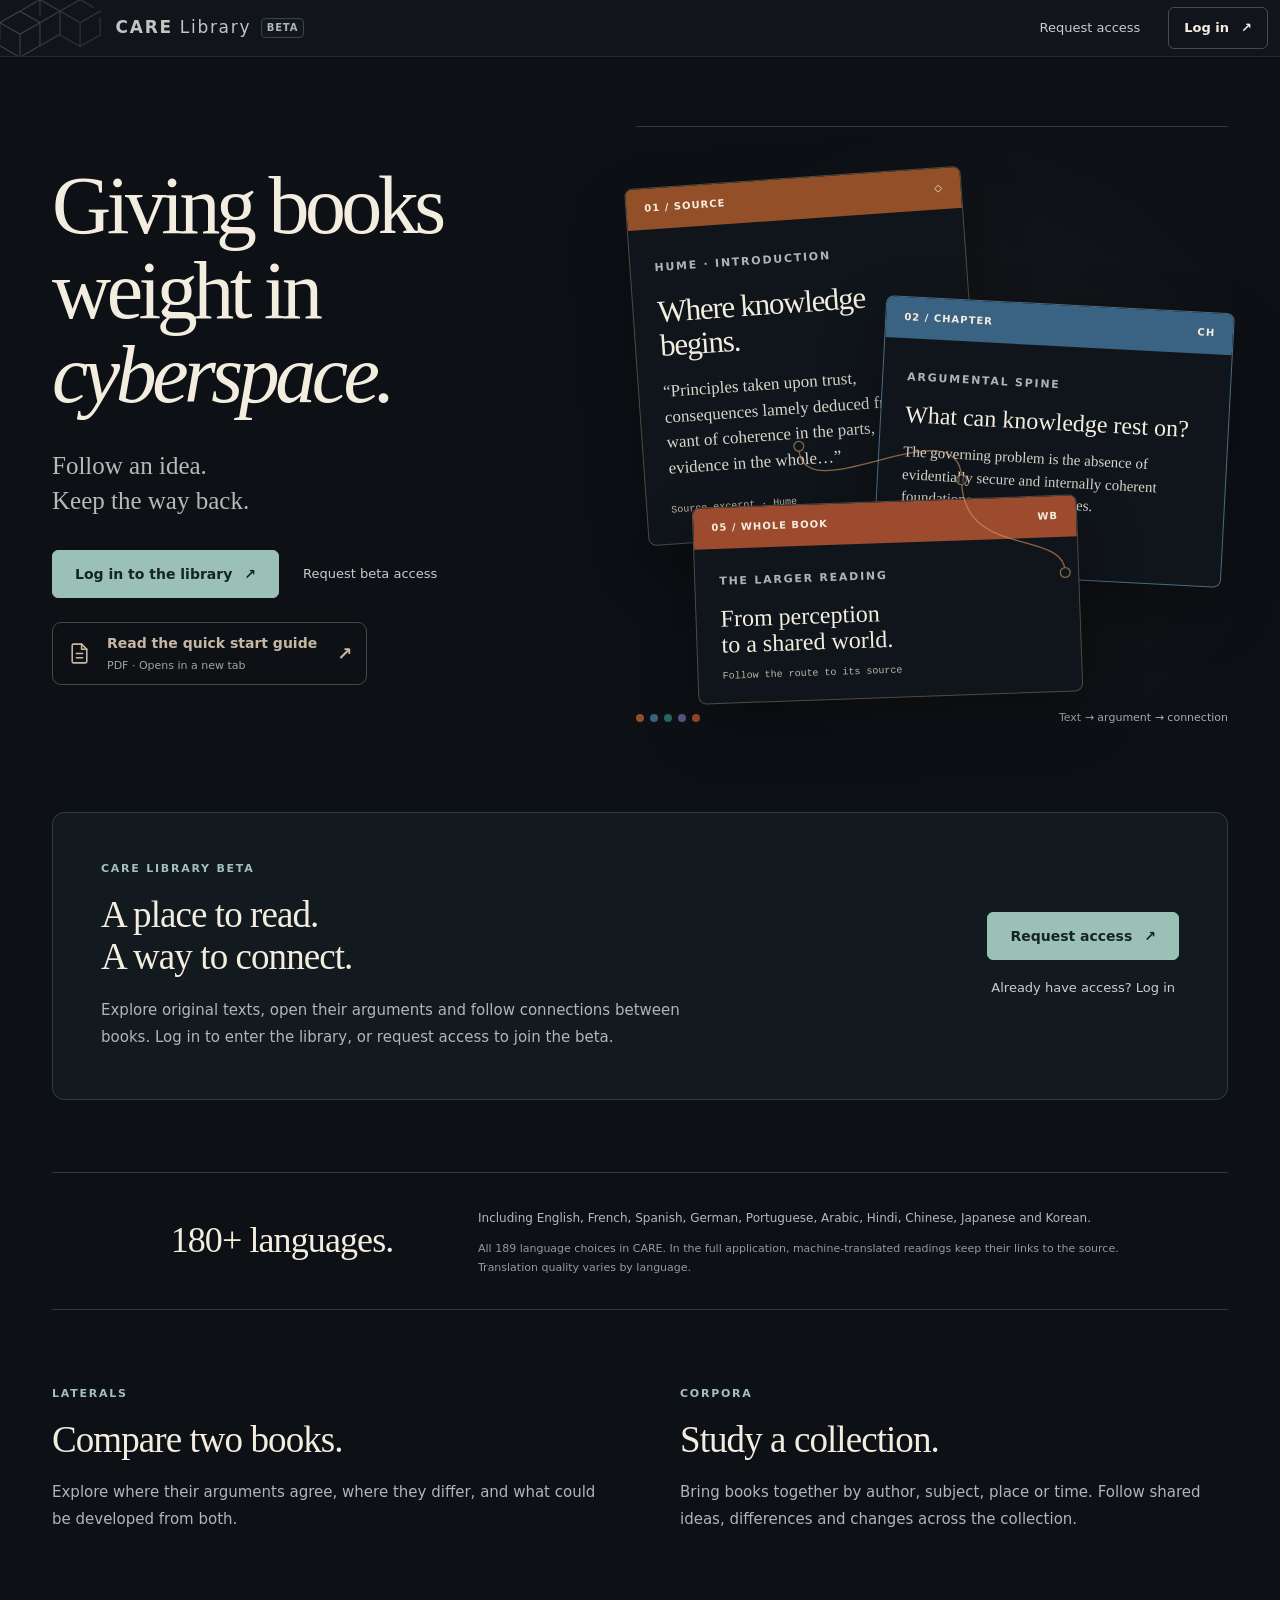
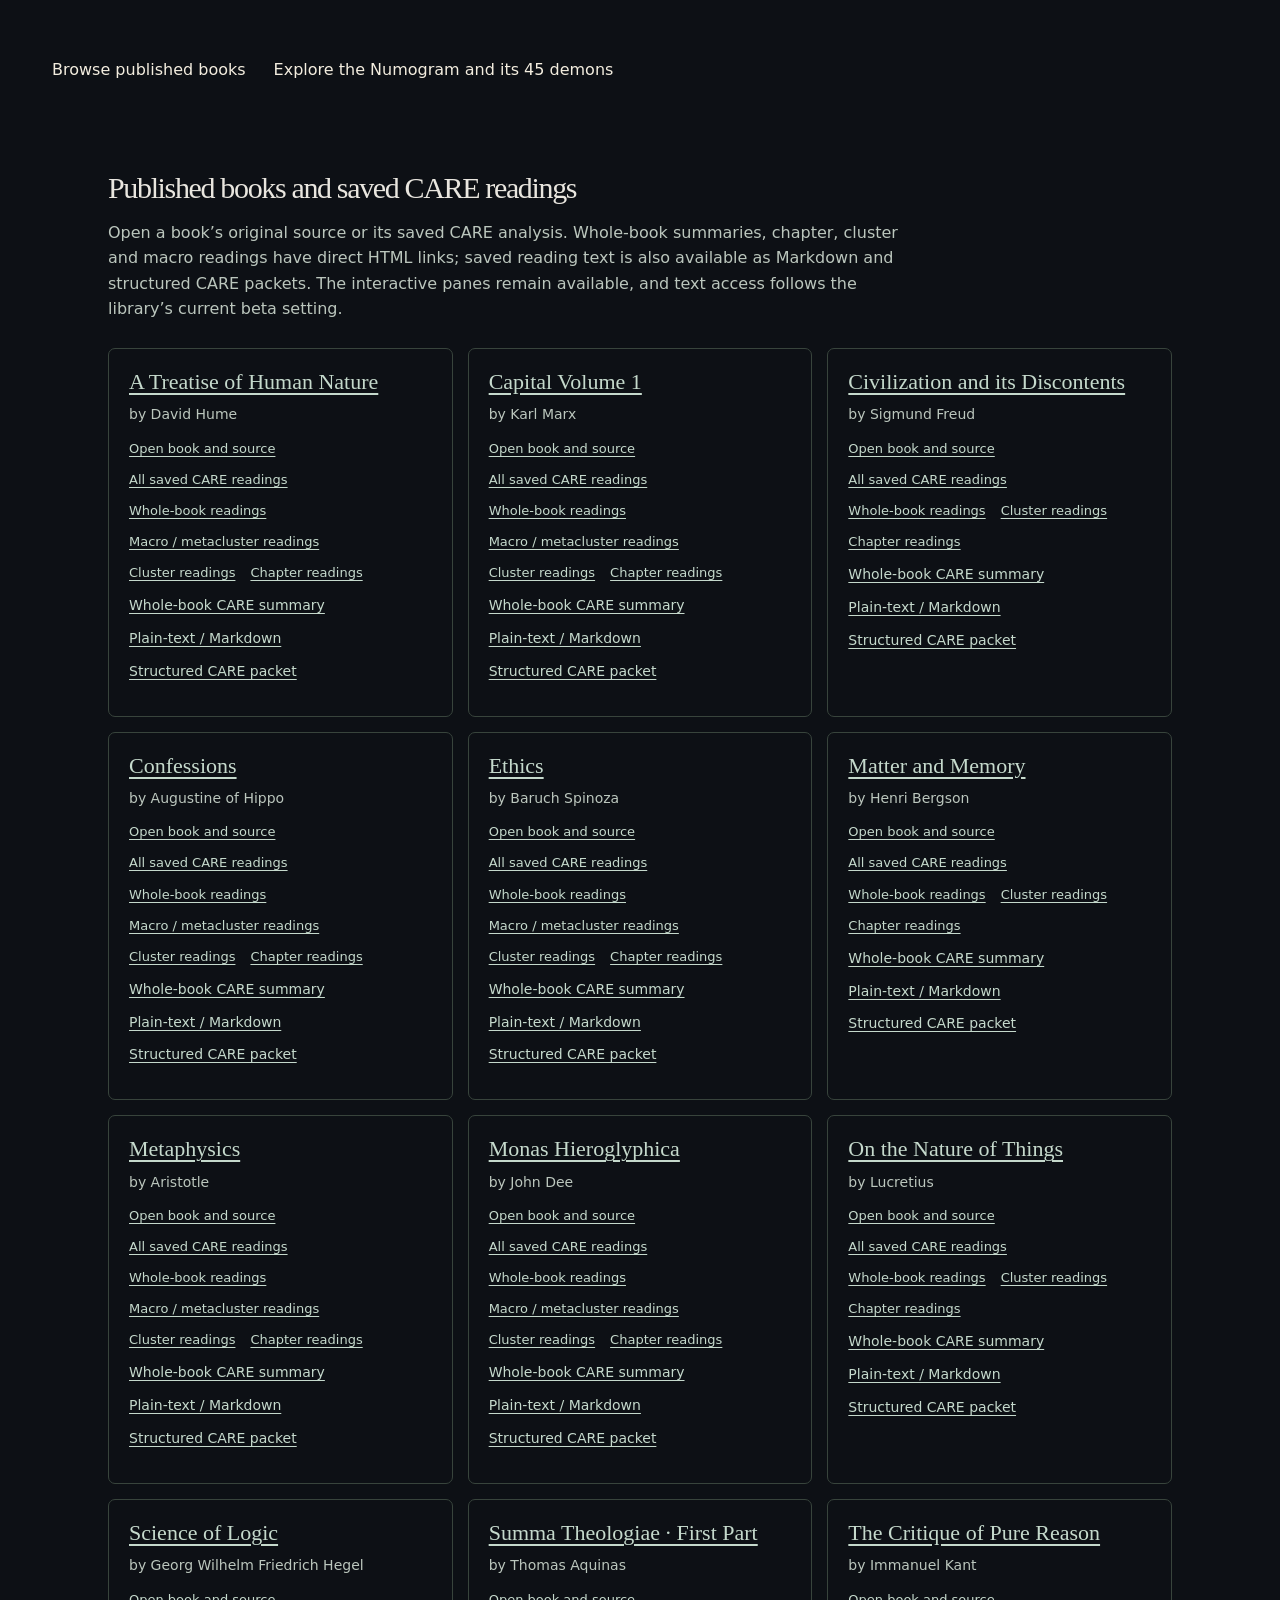
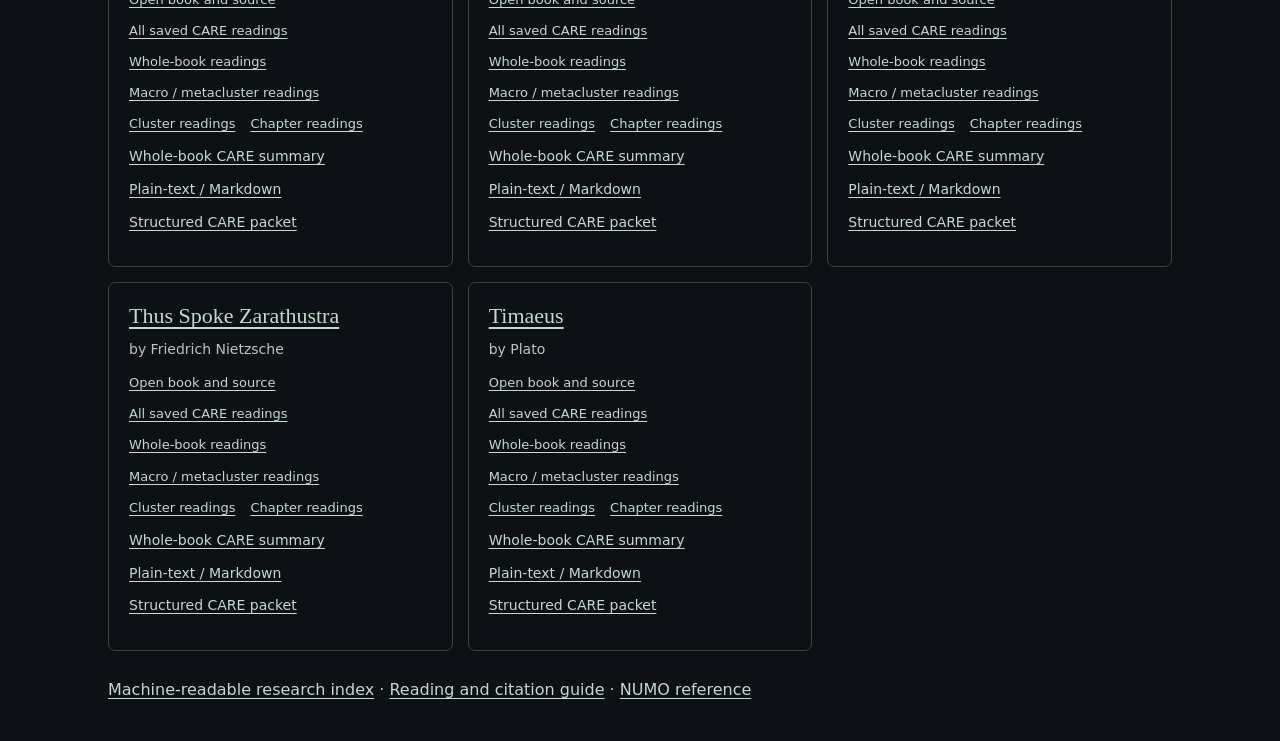
==== commit e1ab6ed6: "Make public catalogue and CARE readings discoverable without JavaScript" ====
--- a/index.html
+++ b/index.html
@@ -23,7 +23,7 @@
 <link rel="stylesheet" href="/brand-header.css?v=c47c12affb3ca81e">
 <link rel="stylesheet" href="/auth.css?v=20261102-beta">
 <script type="module" src="/landing.mjs?v=20261102-beta"></script>
-</head>
+<style id="care-published-catalogue-style">.care-static-catalogue{max-width:1120px;margin:0 auto;padding:38px 28px;color:#e9e6df;font:16px/1.6 system-ui,sans-serif}.care-static-catalogue h1,.care-static-catalogue h2,.care-static-catalogue h3{font-family:Georgia,serif;font-weight:400;line-height:1.2}.care-static-catalogue h1,.care-static-catalogue h2{font-size:30px;margin:0 0 14px}.care-static-catalogue h3{font-size:22px;margin:0 0 8px}.care-static-catalogue p{max-width:78ch;color:#bbc6bd}.care-static-catalogue a{color:#c5d9cc;text-decoration:underline;text-underline-offset:.2em}.care-catalogue-grid{display:grid;grid-template-columns:repeat(auto-fit,minmax(270px,1fr));gap:15px;list-style:none;padding:0;margin:26px 0}.care-catalogue-grid>li{border:1px solid #38443c;border-radius:7px;padding:20px;min-width:0}.care-catalogue-grid p{font-size:14px;margin:6px 0 12px}.care-catalogue-links{display:flex;gap:9px 15px;flex-wrap:wrap;font-size:13px;line-height:1.7}.care-catalogue-links+ .care-catalogue-links{margin-top:10px}#reader>.care-static-catalogue{max-height:100%;overflow:auto;overscroll-behavior:contain}@media(max-width:600px){.care-static-catalogue{padding:24px 18px}.care-catalogue-grid{grid-template-columns:1fr}}</style></head>
 <body class="discover-page">
 <a class="skip-link" href="#main">Skip to main content</a>
 <header class="site-header"><div class="shell header-inner">
@@ -64,7 +64,7 @@
 <div id="discover-reader" tabindex="-1"><p class="discover-loading" role="status">Opening Hume’s reading…</p></div>
 <p id="discover-reader-status" class="visually-hidden" aria-live="polite"></p>
 <div class="discover-reading-caption"><span>Original text · AI-assisted CARE reading</span></div>
-<noscript><p class="discover-fallback">The interactive reader needs JavaScript.</p></noscript>
+
 </section>
 <section hidden data-members-only class="discover-map shell" aria-label="Map of Hume’s reading">
 <div id="discover-atlas"><p class="discover-loading" role="status">Opening the library map…</p></div>
@@ -79,6 +79,6 @@
 <section hidden data-members-only class="shell discover-experiments-section" aria-label="Laterals and corpora"><div id="discover-experiments"></div></section>
 <section class="beta-connections shell" data-guest-only aria-label="Laterals and corpora"><div><p class="beta-eyebrow">Laterals</p><h2>Compare two books.</h2><p>Explore where their arguments agree, where they differ, and what could be developed from both.</p></div><div><p class="beta-eyebrow">Corpora</p><h2>Study a collection.</h2><p>Bring books together by author, subject, place or time. Follow shared ideas, differences and changes across the collection.</p></div></section>
 <nav class="shell" aria-label="Public reference library" style="display:flex;gap:28px;flex-wrap:wrap;padding-top:24px;padding-bottom:48px"><a href="/books/">Browse published books</a><a href="/numogram/">Explore the Numogram and its 45 demons</a></nav>
-</main>
+<!-- CARE-PUBLISHED-CATALOGUE:START --><section class="care-static-catalogue" id="care-published-catalogue" aria-labelledby="care-published-catalogue-title"><h2 id="care-published-catalogue-title">Published books and saved CARE readings</h2><p>Open a book’s original source or its saved CARE analysis. Whole-book summaries, chapter, cluster and macro readings have direct HTML links; saved reading text is also available as Markdown and structured CARE packets. The interactive panes remain available, and text access follows the library’s current beta setting.</p><ul class="care-catalogue-grid"><li><article><h3><a href="/humetreatiseofhumannature">A Treatise of Human Nature</a></h3><p>by David Hume</p><nav class="care-catalogue-links" aria-label="A Treatise of Human Nature reading links"><a href="/humetreatiseofhumannature">Open book and source</a><a href="/humetreatiseofhumannature/readings/">All saved CARE readings</a><a href="/humetreatiseofhumannature/readings/wb/">Whole-book readings</a><a href="/humetreatiseofhumannature/readings/mc/">Macro / metacluster readings</a><a href="/humetreatiseofhumannature/readings/cl/">Cluster readings</a><a href="/humetreatiseofhumannature/readings/ch/">Chapter readings</a></nav><p class="care-catalogue-links"><a href="/humetreatiseofhumannature/readings/wb/a-treatise-of-human-nature-7e39db14de38/">Whole-book CARE summary</a><a href="/humetreatiseofhumannature/readings/wb/a-treatise-of-human-nature-7e39db14de38/reading.md">Plain-text / Markdown</a><a href="/humetreatiseofhumannature/readings/wb/a-treatise-of-human-nature-7e39db14de38/reading.json">Structured CARE packet</a></p></article></li><li><article><h3><a href="/marxcapitalvolume1">Capital Volume 1</a></h3><p>by Karl Marx</p><nav class="care-catalogue-links" aria-label="Capital Volume 1 reading links"><a href="/marxcapitalvolume1">Open book and source</a><a href="/marxcapitalvolume1/readings/">All saved CARE readings</a><a href="/marxcapitalvolume1/readings/wb/">Whole-book readings</a><a href="/marxcapitalvolume1/readings/mc/">Macro / metacluster readings</a><a href="/marxcapitalvolume1/readings/cl/">Cluster readings</a><a href="/marxcapitalvolume1/readings/ch/">Chapter readings</a></nav><p class="care-catalogue-links"><a href="/marxcapitalvolume1/readings/wb/capital-volume-1-0f4abe970fea/">Whole-book CARE summary</a><a href="/marxcapitalvolume1/readings/wb/capital-volume-1-0f4abe970fea/reading.md">Plain-text / Markdown</a><a href="/marxcapitalvolume1/readings/wb/capital-volume-1-0f4abe970fea/reading.json">Structured CARE packet</a></p></article></li><li><article><h3><a href="/freudcivilizationanditsdiscontents">Civilization and its Discontents</a></h3><p>by Sigmund Freud</p><nav class="care-catalogue-links" aria-label="Civilization and its Discontents reading links"><a href="/freudcivilizationanditsdiscontents">Open book and source</a><a href="/freudcivilizationanditsdiscontents/readings/">All saved CARE readings</a><a href="/freudcivilizationanditsdiscontents/readings/wb/">Whole-book readings</a><a href="/freudcivilizationanditsdiscontents/readings/cl/">Cluster readings</a><a href="/freudcivilizationanditsdiscontents/readings/ch/">Chapter readings</a></nav><p class="care-catalogue-links"><a href="/freudcivilizationanditsdiscontents/readings/wb/civilization-and-its-discontents-1930-ocr-review-55951bd44d68/">Whole-book CARE summary</a><a href="/freudcivilizationanditsdiscontents/readings/wb/civilization-and-its-discontents-1930-ocr-review-55951bd44d68/reading.md">Plain-text / Markdown</a><a href="/freudcivilizationanditsdiscontents/readings/wb/civilization-and-its-discontents-1930-ocr-review-55951bd44d68/reading.json">Structured CARE packet</a></p></article></li><li><article><h3><a href="/augustineconfessions">Confessions</a></h3><p>by Augustine of Hippo</p><nav class="care-catalogue-links" aria-label="Confessions reading links"><a href="/augustineconfessions">Open book and source</a><a href="/augustineconfessions/readings/">All saved CARE readings</a><a href="/augustineconfessions/readings/wb/">Whole-book readings</a><a href="/augustineconfessions/readings/mc/">Macro / metacluster readings</a><a href="/augustineconfessions/readings/cl/">Cluster readings</a><a href="/augustineconfessions/readings/ch/">Chapter readings</a></nav><p class="care-catalogue-links"><a href="/augustineconfessions/readings/wb/confessions-f7e2f5794d31/">Whole-book CARE summary</a><a href="/augustineconfessions/readings/wb/confessions-f7e2f5794d31/reading.md">Plain-text / Markdown</a><a href="/augustineconfessions/readings/wb/confessions-f7e2f5794d31/reading.json">Structured CARE packet</a></p></article></li><li><article><h3><a href="/spinozaethics">Ethics</a></h3><p>by Baruch Spinoza</p><nav class="care-catalogue-links" aria-label="Ethics reading links"><a href="/spinozaethics">Open book and source</a><a href="/spinozaethics/readings/">All saved CARE readings</a><a href="/spinozaethics/readings/wb/">Whole-book readings</a><a href="/spinozaethics/readings/mc/">Macro / metacluster readings</a><a href="/spinozaethics/readings/cl/">Cluster readings</a><a href="/spinozaethics/readings/ch/">Chapter readings</a></nav><p class="care-catalogue-links"><a href="/spinozaethics/readings/wb/ethics-ea9659c899f3/">Whole-book CARE summary</a><a href="/spinozaethics/readings/wb/ethics-ea9659c899f3/reading.md">Plain-text / Markdown</a><a href="/spinozaethics/readings/wb/ethics-ea9659c899f3/reading.json">Structured CARE packet</a></p></article></li><li><article><h3><a href="/bergsonmatterandmemory">Matter and Memory</a></h3><p>by Henri Bergson</p><nav class="care-catalogue-links" aria-label="Matter and Memory reading links"><a href="/bergsonmatterandmemory">Open book and source</a><a href="/bergsonmatterandmemory/readings/">All saved CARE readings</a><a href="/bergsonmatterandmemory/readings/wb/">Whole-book readings</a><a href="/bergsonmatterandmemory/readings/cl/">Cluster readings</a><a href="/bergsonmatterandmemory/readings/ch/">Chapter readings</a></nav><p class="care-catalogue-links"><a href="/bergsonmatterandmemory/readings/wb/matter-and-memory-10152e02bbf9/">Whole-book CARE summary</a><a href="/bergsonmatterandmemory/readings/wb/matter-and-memory-10152e02bbf9/reading.md">Plain-text / Markdown</a><a href="/bergsonmatterandmemory/readings/wb/matter-and-memory-10152e02bbf9/reading.json">Structured CARE packet</a></p></article></li><li><article><h3><a href="/aristotlemetaphysics">Metaphysics</a></h3><p>by Aristotle</p><nav class="care-catalogue-links" aria-label="Metaphysics reading links"><a href="/aristotlemetaphysics">Open book and source</a><a href="/aristotlemetaphysics/readings/">All saved CARE readings</a><a href="/aristotlemetaphysics/readings/wb/">Whole-book readings</a><a href="/aristotlemetaphysics/readings/mc/">Macro / metacluster readings</a><a href="/aristotlemetaphysics/readings/cl/">Cluster readings</a><a href="/aristotlemetaphysics/readings/ch/">Chapter readings</a></nav><p class="care-catalogue-links"><a href="/aristotlemetaphysics/readings/wb/metaphysics-0c17fce12733/">Whole-book CARE summary</a><a href="/aristotlemetaphysics/readings/wb/metaphysics-0c17fce12733/reading.md">Plain-text / Markdown</a><a href="/aristotlemetaphysics/readings/wb/metaphysics-0c17fce12733/reading.json">Structured CARE packet</a></p></article></li><li><article><h3><a href="/deemonashieroglyphica">Monas Hieroglyphica</a></h3><p>by John Dee</p><nav class="care-catalogue-links" aria-label="Monas Hieroglyphica reading links"><a href="/deemonashieroglyphica">Open book and source</a><a href="/deemonashieroglyphica/readings/">All saved CARE readings</a><a href="/deemonashieroglyphica/readings/wb/">Whole-book readings</a><a href="/deemonashieroglyphica/readings/mc/">Macro / metacluster readings</a><a href="/deemonashieroglyphica/readings/cl/">Cluster readings</a><a href="/deemonashieroglyphica/readings/ch/">Chapter readings</a></nav><p class="care-catalogue-links"><a href="/deemonashieroglyphica/readings/wb/the-hieroglyphic-monad-7b44f7a14374/">Whole-book CARE summary</a><a href="/deemonashieroglyphica/readings/wb/the-hieroglyphic-monad-7b44f7a14374/reading.md">Plain-text / Markdown</a><a href="/deemonashieroglyphica/readings/wb/the-hieroglyphic-monad-7b44f7a14374/reading.json">Structured CARE packet</a></p></article></li><li><article><h3><a href="/lucretiusonthenatureofthings">On the Nature of Things</a></h3><p>by Lucretius</p><nav class="care-catalogue-links" aria-label="On the Nature of Things reading links"><a href="/lucretiusonthenatureofthings">Open book and source</a><a href="/lucretiusonthenatureofthings/readings/">All saved CARE readings</a><a href="/lucretiusonthenatureofthings/readings/wb/">Whole-book readings</a><a href="/lucretiusonthenatureofthings/readings/cl/">Cluster readings</a><a href="/lucretiusonthenatureofthings/readings/ch/">Chapter readings</a></nav><p class="care-catalogue-links"><a href="/lucretiusonthenatureofthings/readings/wb/on-the-nature-of-things-9f1d8904e19b/">Whole-book CARE summary</a><a href="/lucretiusonthenatureofthings/readings/wb/on-the-nature-of-things-9f1d8904e19b/reading.md">Plain-text / Markdown</a><a href="/lucretiusonthenatureofthings/readings/wb/on-the-nature-of-things-9f1d8904e19b/reading.json">Structured CARE packet</a></p></article></li><li><article><h3><a href="/hegelscienceoflogic">Science of Logic</a></h3><p>by Georg Wilhelm Friedrich Hegel</p><nav class="care-catalogue-links" aria-label="Science of Logic reading links"><a href="/hegelscienceoflogic">Open book and source</a><a href="/hegelscienceoflogic/readings/">All saved CARE readings</a><a href="/hegelscienceoflogic/readings/wb/">Whole-book readings</a><a href="/hegelscienceoflogic/readings/mc/">Macro / metacluster readings</a><a href="/hegelscienceoflogic/readings/cl/">Cluster readings</a><a href="/hegelscienceoflogic/readings/ch/">Chapter readings</a></nav><p class="care-catalogue-links"><a href="/hegelscienceoflogic/readings/wb/science-of-logic-c27a87042805/">Whole-book CARE summary</a><a href="/hegelscienceoflogic/readings/wb/science-of-logic-c27a87042805/reading.md">Plain-text / Markdown</a><a href="/hegelscienceoflogic/readings/wb/science-of-logic-c27a87042805/reading.json">Structured CARE packet</a></p></article></li><li><article><h3><a href="/aquinassummatheologiaefirstpart">Summa Theologiae · First Part</a></h3><p>by Thomas Aquinas</p><nav class="care-catalogue-links" aria-label="Summa Theologiae · First Part reading links"><a href="/aquinassummatheologiaefirstpart">Open book and source</a><a href="/aquinassummatheologiaefirstpart/readings/">All saved CARE readings</a><a href="/aquinassummatheologiaefirstpart/readings/wb/">Whole-book readings</a><a href="/aquinassummatheologiaefirstpart/readings/mc/">Macro / metacluster readings</a><a href="/aquinassummatheologiaefirstpart/readings/cl/">Cluster readings</a><a href="/aquinassummatheologiaefirstpart/readings/ch/">Chapter readings</a></nav><p class="care-catalogue-links"><a href="/aquinassummatheologiaefirstpart/readings/wb/summa-theologiae-first-part-e8eebd9273e7/">Whole-book CARE summary</a><a href="/aquinassummatheologiaefirstpart/readings/wb/summa-theologiae-first-part-e8eebd9273e7/reading.md">Plain-text / Markdown</a><a href="/aquinassummatheologiaefirstpart/readings/wb/summa-theologiae-first-part-e8eebd9273e7/reading.json">Structured CARE packet</a></p></article></li><li><article><h3><a href="/kantcritiqueofpurereason">The Critique of Pure Reason</a></h3><p>by Immanuel Kant</p><nav class="care-catalogue-links" aria-label="The Critique of Pure Reason reading links"><a href="/kantcritiqueofpurereason">Open book and source</a><a href="/kantcritiqueofpurereason/readings/">All saved CARE readings</a><a href="/kantcritiqueofpurereason/readings/wb/">Whole-book readings</a><a href="/kantcritiqueofpurereason/readings/mc/">Macro / metacluster readings</a><a href="/kantcritiqueofpurereason/readings/cl/">Cluster readings</a><a href="/kantcritiqueofpurereason/readings/ch/">Chapter readings</a></nav><p class="care-catalogue-links"><a href="/kantcritiqueofpurereason/readings/wb/the-critique-of-pure-reason-d79383466498/">Whole-book CARE summary</a><a href="/kantcritiqueofpurereason/readings/wb/the-critique-of-pure-reason-d79383466498/reading.md">Plain-text / Markdown</a><a href="/kantcritiqueofpurereason/readings/wb/the-critique-of-pure-reason-d79383466498/reading.json">Structured CARE packet</a></p></article></li><li><article><h3><a href="/nietzschethusspokezarathustra">Thus Spoke Zarathustra</a></h3><p>by Friedrich Nietzsche</p><nav class="care-catalogue-links" aria-label="Thus Spoke Zarathustra reading links"><a href="/nietzschethusspokezarathustra">Open book and source</a><a href="/nietzschethusspokezarathustra/readings/">All saved CARE readings</a><a href="/nietzschethusspokezarathustra/readings/wb/">Whole-book readings</a><a href="/nietzschethusspokezarathustra/readings/mc/">Macro / metacluster readings</a><a href="/nietzschethusspokezarathustra/readings/cl/">Cluster readings</a><a href="/nietzschethusspokezarathustra/readings/ch/">Chapter readings</a></nav><p class="care-catalogue-links"><a href="/nietzschethusspokezarathustra/readings/wb/thus-spoke-zarathustra-9925e0daa0ad/">Whole-book CARE summary</a><a href="/nietzschethusspokezarathustra/readings/wb/thus-spoke-zarathustra-9925e0daa0ad/reading.md">Plain-text / Markdown</a><a href="/nietzschethusspokezarathustra/readings/wb/thus-spoke-zarathustra-9925e0daa0ad/reading.json">Structured CARE packet</a></p></article></li><li><article><h3><a href="/platotimaeus">Timaeus</a></h3><p>by Plato</p><nav class="care-catalogue-links" aria-label="Timaeus reading links"><a href="/platotimaeus">Open book and source</a><a href="/platotimaeus/readings/">All saved CARE readings</a><a href="/platotimaeus/readings/wb/">Whole-book readings</a><a href="/platotimaeus/readings/mc/">Macro / metacluster readings</a><a href="/platotimaeus/readings/cl/">Cluster readings</a><a href="/platotimaeus/readings/ch/">Chapter readings</a></nav><p class="care-catalogue-links"><a href="/platotimaeus/readings/wb/timaeus-7a9823dd313b/">Whole-book CARE summary</a><a href="/platotimaeus/readings/wb/timaeus-7a9823dd313b/reading.md">Plain-text / Markdown</a><a href="/platotimaeus/readings/wb/timaeus-7a9823dd313b/reading.json">Structured CARE packet</a></p></article></li></ul><p><a href="/research-index.json">Machine-readable research index</a> · <a href="/llms.txt">Reading and citation guide</a> · <a href="/numogram/">NUMO reference</a></p></section><!-- CARE-PUBLISHED-CATALOGUE:END --></main>
 <div id="notice" class="notice" role="status" hidden></div>
 </body></html>
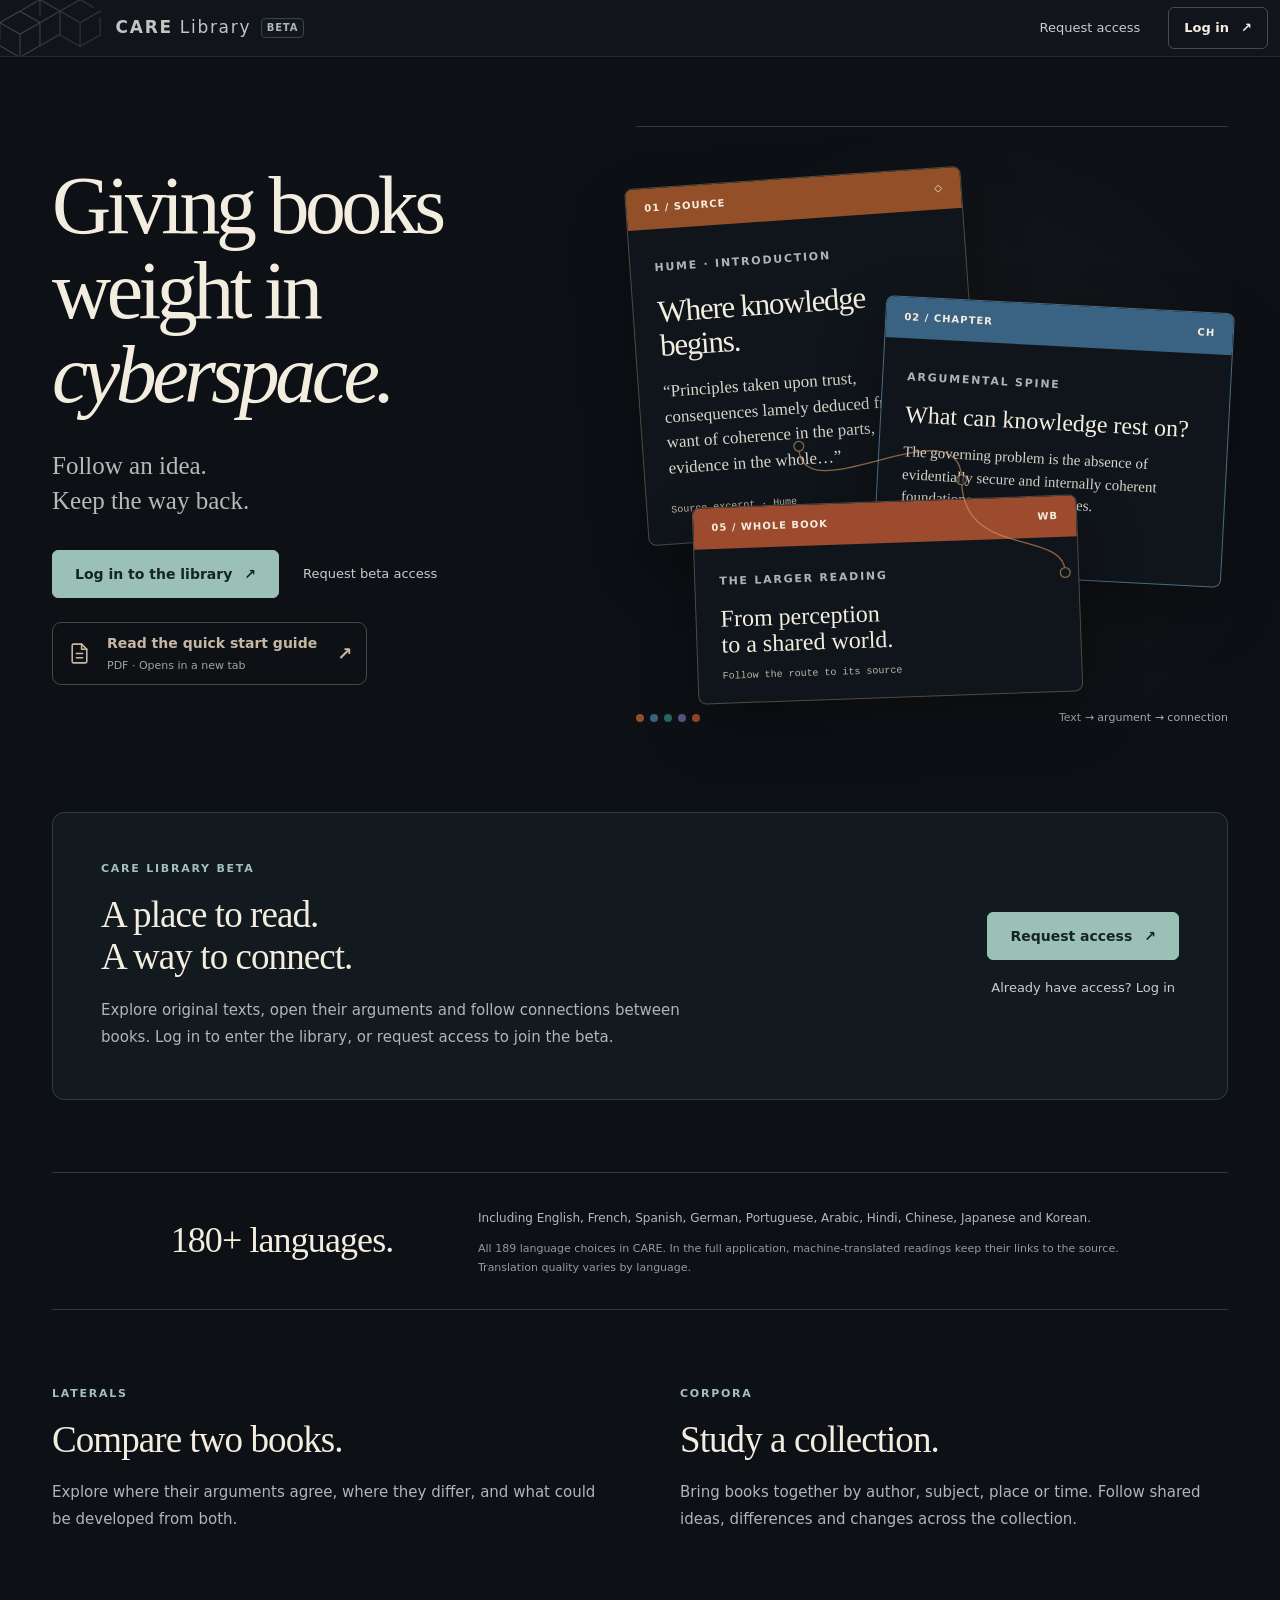
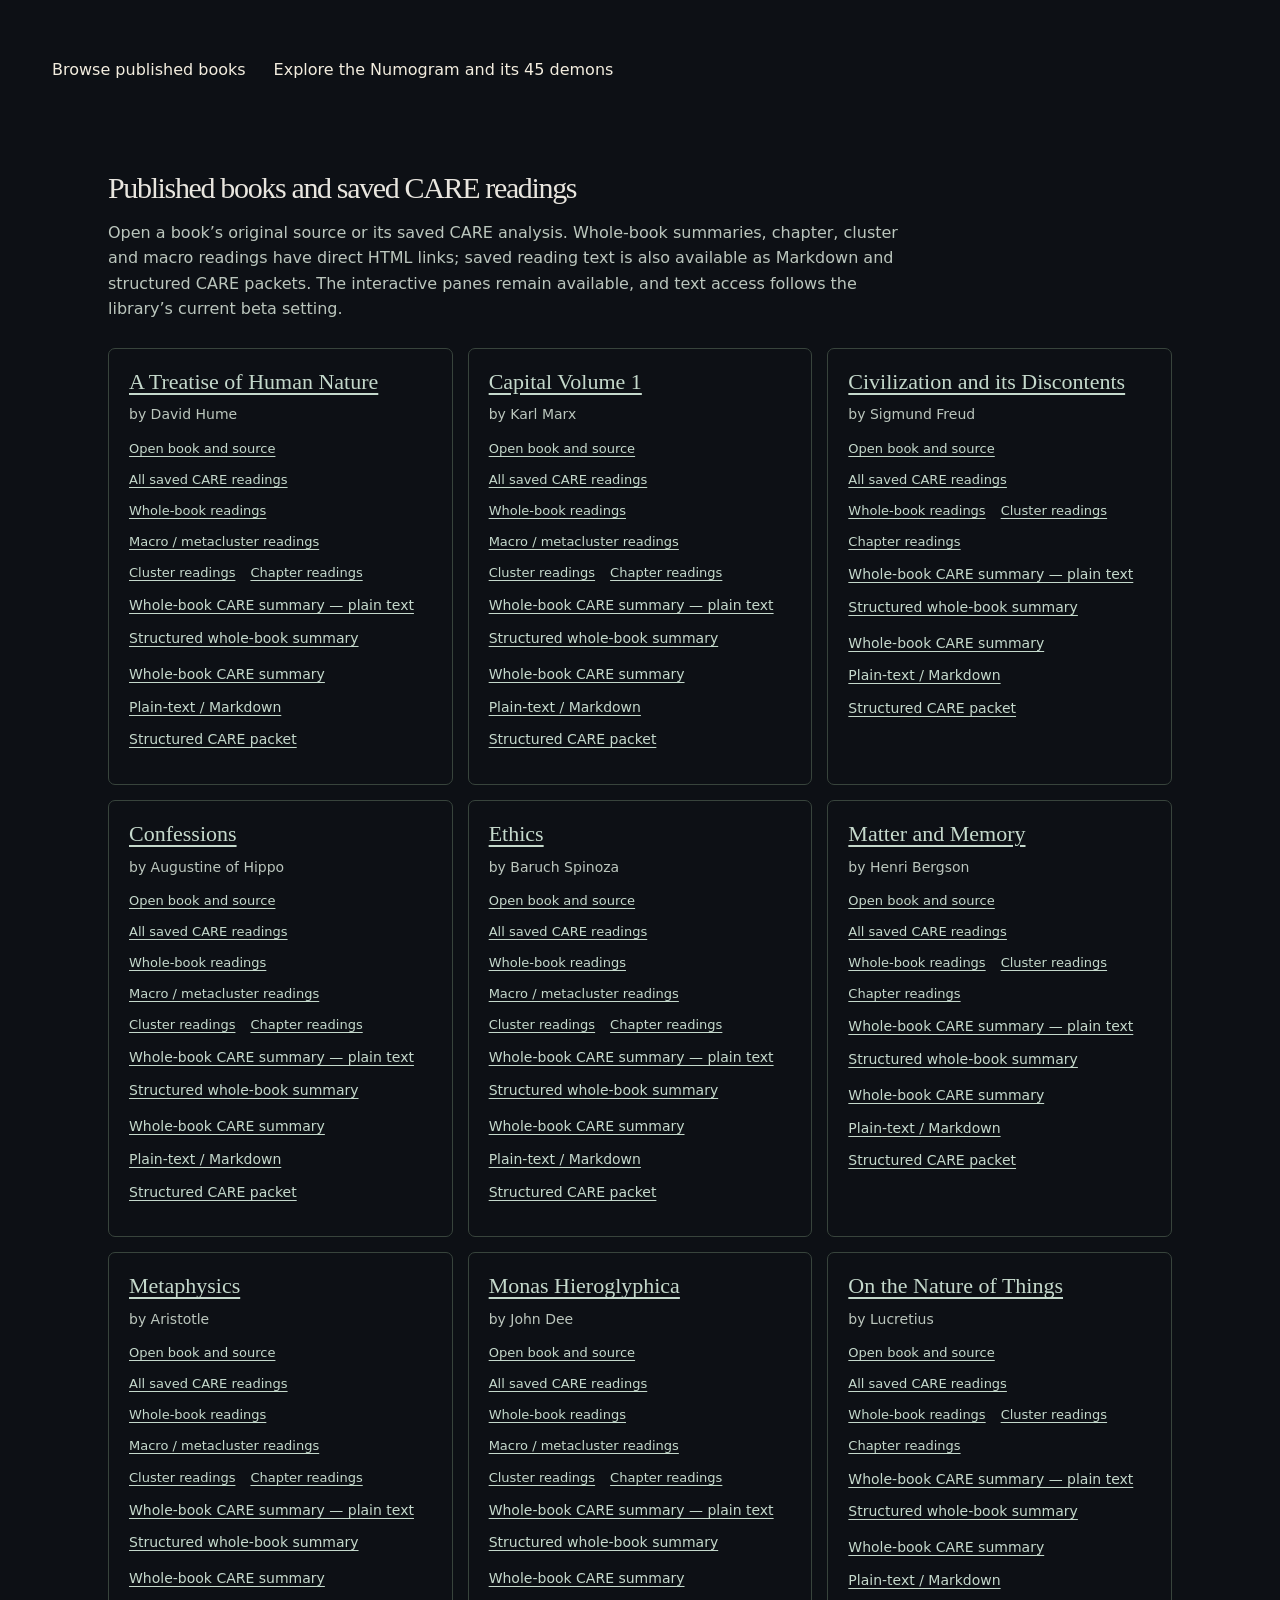
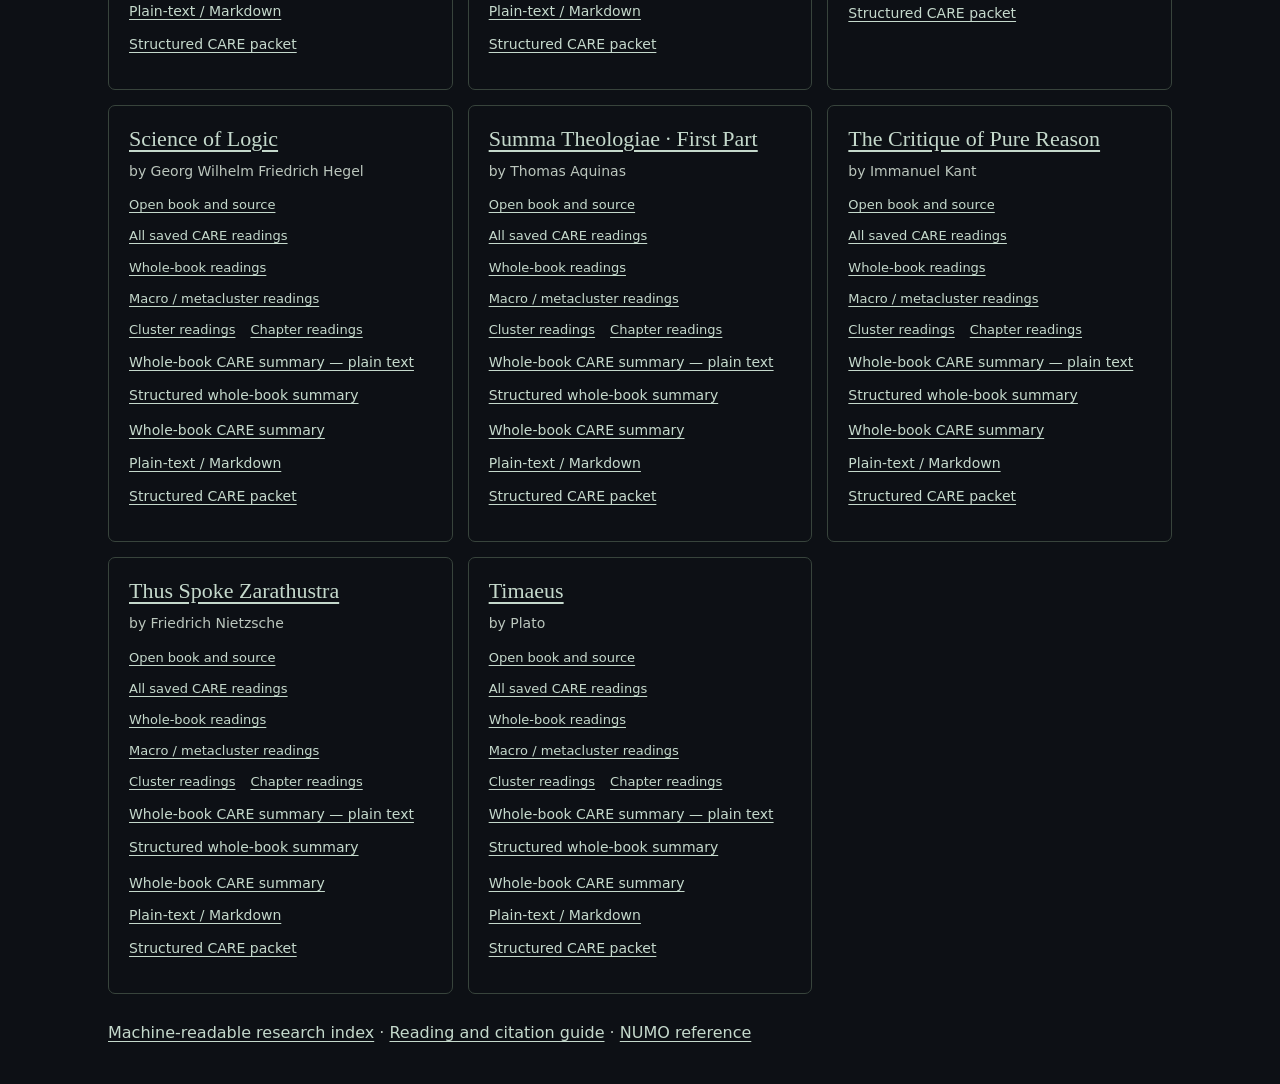
==== commit 8bdff400: "Add short saved CARE summary URLs and direct reading links" ====
--- a/index.html
+++ b/index.html
@@ -79,6 +79,6 @@
 <section hidden data-members-only class="shell discover-experiments-section" aria-label="Laterals and corpora"><div id="discover-experiments"></div></section>
 <section class="beta-connections shell" data-guest-only aria-label="Laterals and corpora"><div><p class="beta-eyebrow">Laterals</p><h2>Compare two books.</h2><p>Explore where their arguments agree, where they differ, and what could be developed from both.</p></div><div><p class="beta-eyebrow">Corpora</p><h2>Study a collection.</h2><p>Bring books together by author, subject, place or time. Follow shared ideas, differences and changes across the collection.</p></div></section>
 <nav class="shell" aria-label="Public reference library" style="display:flex;gap:28px;flex-wrap:wrap;padding-top:24px;padding-bottom:48px"><a href="/books/">Browse published books</a><a href="/numogram/">Explore the Numogram and its 45 demons</a></nav>
-<!-- CARE-PUBLISHED-CATALOGUE:START --><section class="care-static-catalogue" id="care-published-catalogue" aria-labelledby="care-published-catalogue-title"><h2 id="care-published-catalogue-title">Published books and saved CARE readings</h2><p>Open a book’s original source or its saved CARE analysis. Whole-book summaries, chapter, cluster and macro readings have direct HTML links; saved reading text is also available as Markdown and structured CARE packets. The interactive panes remain available, and text access follows the library’s current beta setting.</p><ul class="care-catalogue-grid"><li><article><h3><a href="/humetreatiseofhumannature">A Treatise of Human Nature</a></h3><p>by David Hume</p><nav class="care-catalogue-links" aria-label="A Treatise of Human Nature reading links"><a href="/humetreatiseofhumannature">Open book and source</a><a href="/humetreatiseofhumannature/readings/">All saved CARE readings</a><a href="/humetreatiseofhumannature/readings/wb/">Whole-book readings</a><a href="/humetreatiseofhumannature/readings/mc/">Macro / metacluster readings</a><a href="/humetreatiseofhumannature/readings/cl/">Cluster readings</a><a href="/humetreatiseofhumannature/readings/ch/">Chapter readings</a></nav><p class="care-catalogue-links"><a href="/humetreatiseofhumannature/readings/wb/a-treatise-of-human-nature-7e39db14de38/">Whole-book CARE summary</a><a href="/humetreatiseofhumannature/readings/wb/a-treatise-of-human-nature-7e39db14de38/reading.md">Plain-text / Markdown</a><a href="/humetreatiseofhumannature/readings/wb/a-treatise-of-human-nature-7e39db14de38/reading.json">Structured CARE packet</a></p></article></li><li><article><h3><a href="/marxcapitalvolume1">Capital Volume 1</a></h3><p>by Karl Marx</p><nav class="care-catalogue-links" aria-label="Capital Volume 1 reading links"><a href="/marxcapitalvolume1">Open book and source</a><a href="/marxcapitalvolume1/readings/">All saved CARE readings</a><a href="/marxcapitalvolume1/readings/wb/">Whole-book readings</a><a href="/marxcapitalvolume1/readings/mc/">Macro / metacluster readings</a><a href="/marxcapitalvolume1/readings/cl/">Cluster readings</a><a href="/marxcapitalvolume1/readings/ch/">Chapter readings</a></nav><p class="care-catalogue-links"><a href="/marxcapitalvolume1/readings/wb/capital-volume-1-0f4abe970fea/">Whole-book CARE summary</a><a href="/marxcapitalvolume1/readings/wb/capital-volume-1-0f4abe970fea/reading.md">Plain-text / Markdown</a><a href="/marxcapitalvolume1/readings/wb/capital-volume-1-0f4abe970fea/reading.json">Structured CARE packet</a></p></article></li><li><article><h3><a href="/freudcivilizationanditsdiscontents">Civilization and its Discontents</a></h3><p>by Sigmund Freud</p><nav class="care-catalogue-links" aria-label="Civilization and its Discontents reading links"><a href="/freudcivilizationanditsdiscontents">Open book and source</a><a href="/freudcivilizationanditsdiscontents/readings/">All saved CARE readings</a><a href="/freudcivilizationanditsdiscontents/readings/wb/">Whole-book readings</a><a href="/freudcivilizationanditsdiscontents/readings/cl/">Cluster readings</a><a href="/freudcivilizationanditsdiscontents/readings/ch/">Chapter readings</a></nav><p class="care-catalogue-links"><a href="/freudcivilizationanditsdiscontents/readings/wb/civilization-and-its-discontents-1930-ocr-review-55951bd44d68/">Whole-book CARE summary</a><a href="/freudcivilizationanditsdiscontents/readings/wb/civilization-and-its-discontents-1930-ocr-review-55951bd44d68/reading.md">Plain-text / Markdown</a><a href="/freudcivilizationanditsdiscontents/readings/wb/civilization-and-its-discontents-1930-ocr-review-55951bd44d68/reading.json">Structured CARE packet</a></p></article></li><li><article><h3><a href="/augustineconfessions">Confessions</a></h3><p>by Augustine of Hippo</p><nav class="care-catalogue-links" aria-label="Confessions reading links"><a href="/augustineconfessions">Open book and source</a><a href="/augustineconfessions/readings/">All saved CARE readings</a><a href="/augustineconfessions/readings/wb/">Whole-book readings</a><a href="/augustineconfessions/readings/mc/">Macro / metacluster readings</a><a href="/augustineconfessions/readings/cl/">Cluster readings</a><a href="/augustineconfessions/readings/ch/">Chapter readings</a></nav><p class="care-catalogue-links"><a href="/augustineconfessions/readings/wb/confessions-f7e2f5794d31/">Whole-book CARE summary</a><a href="/augustineconfessions/readings/wb/confessions-f7e2f5794d31/reading.md">Plain-text / Markdown</a><a href="/augustineconfessions/readings/wb/confessions-f7e2f5794d31/reading.json">Structured CARE packet</a></p></article></li><li><article><h3><a href="/spinozaethics">Ethics</a></h3><p>by Baruch Spinoza</p><nav class="care-catalogue-links" aria-label="Ethics reading links"><a href="/spinozaethics">Open book and source</a><a href="/spinozaethics/readings/">All saved CARE readings</a><a href="/spinozaethics/readings/wb/">Whole-book readings</a><a href="/spinozaethics/readings/mc/">Macro / metacluster readings</a><a href="/spinozaethics/readings/cl/">Cluster readings</a><a href="/spinozaethics/readings/ch/">Chapter readings</a></nav><p class="care-catalogue-links"><a href="/spinozaethics/readings/wb/ethics-ea9659c899f3/">Whole-book CARE summary</a><a href="/spinozaethics/readings/wb/ethics-ea9659c899f3/reading.md">Plain-text / Markdown</a><a href="/spinozaethics/readings/wb/ethics-ea9659c899f3/reading.json">Structured CARE packet</a></p></article></li><li><article><h3><a href="/bergsonmatterandmemory">Matter and Memory</a></h3><p>by Henri Bergson</p><nav class="care-catalogue-links" aria-label="Matter and Memory reading links"><a href="/bergsonmatterandmemory">Open book and source</a><a href="/bergsonmatterandmemory/readings/">All saved CARE readings</a><a href="/bergsonmatterandmemory/readings/wb/">Whole-book readings</a><a href="/bergsonmatterandmemory/readings/cl/">Cluster readings</a><a href="/bergsonmatterandmemory/readings/ch/">Chapter readings</a></nav><p class="care-catalogue-links"><a href="/bergsonmatterandmemory/readings/wb/matter-and-memory-10152e02bbf9/">Whole-book CARE summary</a><a href="/bergsonmatterandmemory/readings/wb/matter-and-memory-10152e02bbf9/reading.md">Plain-text / Markdown</a><a href="/bergsonmatterandmemory/readings/wb/matter-and-memory-10152e02bbf9/reading.json">Structured CARE packet</a></p></article></li><li><article><h3><a href="/aristotlemetaphysics">Metaphysics</a></h3><p>by Aristotle</p><nav class="care-catalogue-links" aria-label="Metaphysics reading links"><a href="/aristotlemetaphysics">Open book and source</a><a href="/aristotlemetaphysics/readings/">All saved CARE readings</a><a href="/aristotlemetaphysics/readings/wb/">Whole-book readings</a><a href="/aristotlemetaphysics/readings/mc/">Macro / metacluster readings</a><a href="/aristotlemetaphysics/readings/cl/">Cluster readings</a><a href="/aristotlemetaphysics/readings/ch/">Chapter readings</a></nav><p class="care-catalogue-links"><a href="/aristotlemetaphysics/readings/wb/metaphysics-0c17fce12733/">Whole-book CARE summary</a><a href="/aristotlemetaphysics/readings/wb/metaphysics-0c17fce12733/reading.md">Plain-text / Markdown</a><a href="/aristotlemetaphysics/readings/wb/metaphysics-0c17fce12733/reading.json">Structured CARE packet</a></p></article></li><li><article><h3><a href="/deemonashieroglyphica">Monas Hieroglyphica</a></h3><p>by John Dee</p><nav class="care-catalogue-links" aria-label="Monas Hieroglyphica reading links"><a href="/deemonashieroglyphica">Open book and source</a><a href="/deemonashieroglyphica/readings/">All saved CARE readings</a><a href="/deemonashieroglyphica/readings/wb/">Whole-book readings</a><a href="/deemonashieroglyphica/readings/mc/">Macro / metacluster readings</a><a href="/deemonashieroglyphica/readings/cl/">Cluster readings</a><a href="/deemonashieroglyphica/readings/ch/">Chapter readings</a></nav><p class="care-catalogue-links"><a href="/deemonashieroglyphica/readings/wb/the-hieroglyphic-monad-7b44f7a14374/">Whole-book CARE summary</a><a href="/deemonashieroglyphica/readings/wb/the-hieroglyphic-monad-7b44f7a14374/reading.md">Plain-text / Markdown</a><a href="/deemonashieroglyphica/readings/wb/the-hieroglyphic-monad-7b44f7a14374/reading.json">Structured CARE packet</a></p></article></li><li><article><h3><a href="/lucretiusonthenatureofthings">On the Nature of Things</a></h3><p>by Lucretius</p><nav class="care-catalogue-links" aria-label="On the Nature of Things reading links"><a href="/lucretiusonthenatureofthings">Open book and source</a><a href="/lucretiusonthenatureofthings/readings/">All saved CARE readings</a><a href="/lucretiusonthenatureofthings/readings/wb/">Whole-book readings</a><a href="/lucretiusonthenatureofthings/readings/cl/">Cluster readings</a><a href="/lucretiusonthenatureofthings/readings/ch/">Chapter readings</a></nav><p class="care-catalogue-links"><a href="/lucretiusonthenatureofthings/readings/wb/on-the-nature-of-things-9f1d8904e19b/">Whole-book CARE summary</a><a href="/lucretiusonthenatureofthings/readings/wb/on-the-nature-of-things-9f1d8904e19b/reading.md">Plain-text / Markdown</a><a href="/lucretiusonthenatureofthings/readings/wb/on-the-nature-of-things-9f1d8904e19b/reading.json">Structured CARE packet</a></p></article></li><li><article><h3><a href="/hegelscienceoflogic">Science of Logic</a></h3><p>by Georg Wilhelm Friedrich Hegel</p><nav class="care-catalogue-links" aria-label="Science of Logic reading links"><a href="/hegelscienceoflogic">Open book and source</a><a href="/hegelscienceoflogic/readings/">All saved CARE readings</a><a href="/hegelscienceoflogic/readings/wb/">Whole-book readings</a><a href="/hegelscienceoflogic/readings/mc/">Macro / metacluster readings</a><a href="/hegelscienceoflogic/readings/cl/">Cluster readings</a><a href="/hegelscienceoflogic/readings/ch/">Chapter readings</a></nav><p class="care-catalogue-links"><a href="/hegelscienceoflogic/readings/wb/science-of-logic-c27a87042805/">Whole-book CARE summary</a><a href="/hegelscienceoflogic/readings/wb/science-of-logic-c27a87042805/reading.md">Plain-text / Markdown</a><a href="/hegelscienceoflogic/readings/wb/science-of-logic-c27a87042805/reading.json">Structured CARE packet</a></p></article></li><li><article><h3><a href="/aquinassummatheologiaefirstpart">Summa Theologiae · First Part</a></h3><p>by Thomas Aquinas</p><nav class="care-catalogue-links" aria-label="Summa Theologiae · First Part reading links"><a href="/aquinassummatheologiaefirstpart">Open book and source</a><a href="/aquinassummatheologiaefirstpart/readings/">All saved CARE readings</a><a href="/aquinassummatheologiaefirstpart/readings/wb/">Whole-book readings</a><a href="/aquinassummatheologiaefirstpart/readings/mc/">Macro / metacluster readings</a><a href="/aquinassummatheologiaefirstpart/readings/cl/">Cluster readings</a><a href="/aquinassummatheologiaefirstpart/readings/ch/">Chapter readings</a></nav><p class="care-catalogue-links"><a href="/aquinassummatheologiaefirstpart/readings/wb/summa-theologiae-first-part-e8eebd9273e7/">Whole-book CARE summary</a><a href="/aquinassummatheologiaefirstpart/readings/wb/summa-theologiae-first-part-e8eebd9273e7/reading.md">Plain-text / Markdown</a><a href="/aquinassummatheologiaefirstpart/readings/wb/summa-theologiae-first-part-e8eebd9273e7/reading.json">Structured CARE packet</a></p></article></li><li><article><h3><a href="/kantcritiqueofpurereason">The Critique of Pure Reason</a></h3><p>by Immanuel Kant</p><nav class="care-catalogue-links" aria-label="The Critique of Pure Reason reading links"><a href="/kantcritiqueofpurereason">Open book and source</a><a href="/kantcritiqueofpurereason/readings/">All saved CARE readings</a><a href="/kantcritiqueofpurereason/readings/wb/">Whole-book readings</a><a href="/kantcritiqueofpurereason/readings/mc/">Macro / metacluster readings</a><a href="/kantcritiqueofpurereason/readings/cl/">Cluster readings</a><a href="/kantcritiqueofpurereason/readings/ch/">Chapter readings</a></nav><p class="care-catalogue-links"><a href="/kantcritiqueofpurereason/readings/wb/the-critique-of-pure-reason-d79383466498/">Whole-book CARE summary</a><a href="/kantcritiqueofpurereason/readings/wb/the-critique-of-pure-reason-d79383466498/reading.md">Plain-text / Markdown</a><a href="/kantcritiqueofpurereason/readings/wb/the-critique-of-pure-reason-d79383466498/reading.json">Structured CARE packet</a></p></article></li><li><article><h3><a href="/nietzschethusspokezarathustra">Thus Spoke Zarathustra</a></h3><p>by Friedrich Nietzsche</p><nav class="care-catalogue-links" aria-label="Thus Spoke Zarathustra reading links"><a href="/nietzschethusspokezarathustra">Open book and source</a><a href="/nietzschethusspokezarathustra/readings/">All saved CARE readings</a><a href="/nietzschethusspokezarathustra/readings/wb/">Whole-book readings</a><a href="/nietzschethusspokezarathustra/readings/mc/">Macro / metacluster readings</a><a href="/nietzschethusspokezarathustra/readings/cl/">Cluster readings</a><a href="/nietzschethusspokezarathustra/readings/ch/">Chapter readings</a></nav><p class="care-catalogue-links"><a href="/nietzschethusspokezarathustra/readings/wb/thus-spoke-zarathustra-9925e0daa0ad/">Whole-book CARE summary</a><a href="/nietzschethusspokezarathustra/readings/wb/thus-spoke-zarathustra-9925e0daa0ad/reading.md">Plain-text / Markdown</a><a href="/nietzschethusspokezarathustra/readings/wb/thus-spoke-zarathustra-9925e0daa0ad/reading.json">Structured CARE packet</a></p></article></li><li><article><h3><a href="/platotimaeus">Timaeus</a></h3><p>by Plato</p><nav class="care-catalogue-links" aria-label="Timaeus reading links"><a href="/platotimaeus">Open book and source</a><a href="/platotimaeus/readings/">All saved CARE readings</a><a href="/platotimaeus/readings/wb/">Whole-book readings</a><a href="/platotimaeus/readings/mc/">Macro / metacluster readings</a><a href="/platotimaeus/readings/cl/">Cluster readings</a><a href="/platotimaeus/readings/ch/">Chapter readings</a></nav><p class="care-catalogue-links"><a href="/platotimaeus/readings/wb/timaeus-7a9823dd313b/">Whole-book CARE summary</a><a href="/platotimaeus/readings/wb/timaeus-7a9823dd313b/reading.md">Plain-text / Markdown</a><a href="/platotimaeus/readings/wb/timaeus-7a9823dd313b/reading.json">Structured CARE packet</a></p></article></li></ul><p><a href="/research-index.json">Machine-readable research index</a> · <a href="/llms.txt">Reading and citation guide</a> · <a href="/numogram/">NUMO reference</a></p></section><!-- CARE-PUBLISHED-CATALOGUE:END --></main>
+<!-- CARE-PUBLISHED-CATALOGUE:START --><section class="care-static-catalogue" id="care-published-catalogue" aria-labelledby="care-published-catalogue-title"><h2 id="care-published-catalogue-title">Published books and saved CARE readings</h2><p>Open a book’s original source or its saved CARE analysis. Whole-book summaries, chapter, cluster and macro readings have direct HTML links; saved reading text is also available as Markdown and structured CARE packets. The interactive panes remain available, and text access follows the library’s current beta setting.</p><ul class="care-catalogue-grid"><li><article><h3><a href="/humetreatiseofhumannature">A Treatise of Human Nature</a></h3><p>by David Hume</p><nav class="care-catalogue-links" aria-label="A Treatise of Human Nature reading links"><a href="/humetreatiseofhumannature">Open book and source</a><a href="/humetreatiseofhumannature/readings/">All saved CARE readings</a><a href="/humetreatiseofhumannature/readings/wb/">Whole-book readings</a><a href="/humetreatiseofhumannature/readings/mc/">Macro / metacluster readings</a><a href="/humetreatiseofhumannature/readings/cl/">Cluster readings</a><a href="/humetreatiseofhumannature/readings/ch/">Chapter readings</a></nav><p class="care-catalogue-links"><a href="/humetreatiseofhumannature/summary.md">Whole-book CARE summary — plain text</a><a href="/humetreatiseofhumannature/summary.json">Structured whole-book summary</a></p><p class="care-catalogue-links"><a href="/humetreatiseofhumannature/readings/wb/a-treatise-of-human-nature-7e39db14de38/">Whole-book CARE summary</a><a href="/humetreatiseofhumannature/readings/wb/a-treatise-of-human-nature-7e39db14de38/reading.md">Plain-text / Markdown</a><a href="/humetreatiseofhumannature/readings/wb/a-treatise-of-human-nature-7e39db14de38/reading.json">Structured CARE packet</a></p></article></li><li><article><h3><a href="/marxcapitalvolume1">Capital Volume 1</a></h3><p>by Karl Marx</p><nav class="care-catalogue-links" aria-label="Capital Volume 1 reading links"><a href="/marxcapitalvolume1">Open book and source</a><a href="/marxcapitalvolume1/readings/">All saved CARE readings</a><a href="/marxcapitalvolume1/readings/wb/">Whole-book readings</a><a href="/marxcapitalvolume1/readings/mc/">Macro / metacluster readings</a><a href="/marxcapitalvolume1/readings/cl/">Cluster readings</a><a href="/marxcapitalvolume1/readings/ch/">Chapter readings</a></nav><p class="care-catalogue-links"><a href="/marxcapitalvolume1/summary.md">Whole-book CARE summary — plain text</a><a href="/marxcapitalvolume1/summary.json">Structured whole-book summary</a></p><p class="care-catalogue-links"><a href="/marxcapitalvolume1/readings/wb/capital-volume-1-0f4abe970fea/">Whole-book CARE summary</a><a href="/marxcapitalvolume1/readings/wb/capital-volume-1-0f4abe970fea/reading.md">Plain-text / Markdown</a><a href="/marxcapitalvolume1/readings/wb/capital-volume-1-0f4abe970fea/reading.json">Structured CARE packet</a></p></article></li><li><article><h3><a href="/freudcivilizationanditsdiscontents">Civilization and its Discontents</a></h3><p>by Sigmund Freud</p><nav class="care-catalogue-links" aria-label="Civilization and its Discontents reading links"><a href="/freudcivilizationanditsdiscontents">Open book and source</a><a href="/freudcivilizationanditsdiscontents/readings/">All saved CARE readings</a><a href="/freudcivilizationanditsdiscontents/readings/wb/">Whole-book readings</a><a href="/freudcivilizationanditsdiscontents/readings/cl/">Cluster readings</a><a href="/freudcivilizationanditsdiscontents/readings/ch/">Chapter readings</a></nav><p class="care-catalogue-links"><a href="/freudcivilizationanditsdiscontents/summary.md">Whole-book CARE summary — plain text</a><a href="/freudcivilizationanditsdiscontents/summary.json">Structured whole-book summary</a></p><p class="care-catalogue-links"><a href="/freudcivilizationanditsdiscontents/readings/wb/civilization-and-its-discontents-1930-ocr-review-55951bd44d68/">Whole-book CARE summary</a><a href="/freudcivilizationanditsdiscontents/readings/wb/civilization-and-its-discontents-1930-ocr-review-55951bd44d68/reading.md">Plain-text / Markdown</a><a href="/freudcivilizationanditsdiscontents/readings/wb/civilization-and-its-discontents-1930-ocr-review-55951bd44d68/reading.json">Structured CARE packet</a></p></article></li><li><article><h3><a href="/augustineconfessions">Confessions</a></h3><p>by Augustine of Hippo</p><nav class="care-catalogue-links" aria-label="Confessions reading links"><a href="/augustineconfessions">Open book and source</a><a href="/augustineconfessions/readings/">All saved CARE readings</a><a href="/augustineconfessions/readings/wb/">Whole-book readings</a><a href="/augustineconfessions/readings/mc/">Macro / metacluster readings</a><a href="/augustineconfessions/readings/cl/">Cluster readings</a><a href="/augustineconfessions/readings/ch/">Chapter readings</a></nav><p class="care-catalogue-links"><a href="/augustineconfessions/summary.md">Whole-book CARE summary — plain text</a><a href="/augustineconfessions/summary.json">Structured whole-book summary</a></p><p class="care-catalogue-links"><a href="/augustineconfessions/readings/wb/confessions-f7e2f5794d31/">Whole-book CARE summary</a><a href="/augustineconfessions/readings/wb/confessions-f7e2f5794d31/reading.md">Plain-text / Markdown</a><a href="/augustineconfessions/readings/wb/confessions-f7e2f5794d31/reading.json">Structured CARE packet</a></p></article></li><li><article><h3><a href="/spinozaethics">Ethics</a></h3><p>by Baruch Spinoza</p><nav class="care-catalogue-links" aria-label="Ethics reading links"><a href="/spinozaethics">Open book and source</a><a href="/spinozaethics/readings/">All saved CARE readings</a><a href="/spinozaethics/readings/wb/">Whole-book readings</a><a href="/spinozaethics/readings/mc/">Macro / metacluster readings</a><a href="/spinozaethics/readings/cl/">Cluster readings</a><a href="/spinozaethics/readings/ch/">Chapter readings</a></nav><p class="care-catalogue-links"><a href="/spinozaethics/summary.md">Whole-book CARE summary — plain text</a><a href="/spinozaethics/summary.json">Structured whole-book summary</a></p><p class="care-catalogue-links"><a href="/spinozaethics/readings/wb/ethics-ea9659c899f3/">Whole-book CARE summary</a><a href="/spinozaethics/readings/wb/ethics-ea9659c899f3/reading.md">Plain-text / Markdown</a><a href="/spinozaethics/readings/wb/ethics-ea9659c899f3/reading.json">Structured CARE packet</a></p></article></li><li><article><h3><a href="/bergsonmatterandmemory">Matter and Memory</a></h3><p>by Henri Bergson</p><nav class="care-catalogue-links" aria-label="Matter and Memory reading links"><a href="/bergsonmatterandmemory">Open book and source</a><a href="/bergsonmatterandmemory/readings/">All saved CARE readings</a><a href="/bergsonmatterandmemory/readings/wb/">Whole-book readings</a><a href="/bergsonmatterandmemory/readings/cl/">Cluster readings</a><a href="/bergsonmatterandmemory/readings/ch/">Chapter readings</a></nav><p class="care-catalogue-links"><a href="/bergsonmatterandmemory/summary.md">Whole-book CARE summary — plain text</a><a href="/bergsonmatterandmemory/summary.json">Structured whole-book summary</a></p><p class="care-catalogue-links"><a href="/bergsonmatterandmemory/readings/wb/matter-and-memory-10152e02bbf9/">Whole-book CARE summary</a><a href="/bergsonmatterandmemory/readings/wb/matter-and-memory-10152e02bbf9/reading.md">Plain-text / Markdown</a><a href="/bergsonmatterandmemory/readings/wb/matter-and-memory-10152e02bbf9/reading.json">Structured CARE packet</a></p></article></li><li><article><h3><a href="/aristotlemetaphysics">Metaphysics</a></h3><p>by Aristotle</p><nav class="care-catalogue-links" aria-label="Metaphysics reading links"><a href="/aristotlemetaphysics">Open book and source</a><a href="/aristotlemetaphysics/readings/">All saved CARE readings</a><a href="/aristotlemetaphysics/readings/wb/">Whole-book readings</a><a href="/aristotlemetaphysics/readings/mc/">Macro / metacluster readings</a><a href="/aristotlemetaphysics/readings/cl/">Cluster readings</a><a href="/aristotlemetaphysics/readings/ch/">Chapter readings</a></nav><p class="care-catalogue-links"><a href="/aristotlemetaphysics/summary.md">Whole-book CARE summary — plain text</a><a href="/aristotlemetaphysics/summary.json">Structured whole-book summary</a></p><p class="care-catalogue-links"><a href="/aristotlemetaphysics/readings/wb/metaphysics-0c17fce12733/">Whole-book CARE summary</a><a href="/aristotlemetaphysics/readings/wb/metaphysics-0c17fce12733/reading.md">Plain-text / Markdown</a><a href="/aristotlemetaphysics/readings/wb/metaphysics-0c17fce12733/reading.json">Structured CARE packet</a></p></article></li><li><article><h3><a href="/deemonashieroglyphica">Monas Hieroglyphica</a></h3><p>by John Dee</p><nav class="care-catalogue-links" aria-label="Monas Hieroglyphica reading links"><a href="/deemonashieroglyphica">Open book and source</a><a href="/deemonashieroglyphica/readings/">All saved CARE readings</a><a href="/deemonashieroglyphica/readings/wb/">Whole-book readings</a><a href="/deemonashieroglyphica/readings/mc/">Macro / metacluster readings</a><a href="/deemonashieroglyphica/readings/cl/">Cluster readings</a><a href="/deemonashieroglyphica/readings/ch/">Chapter readings</a></nav><p class="care-catalogue-links"><a href="/deemonashieroglyphica/summary.md">Whole-book CARE summary — plain text</a><a href="/deemonashieroglyphica/summary.json">Structured whole-book summary</a></p><p class="care-catalogue-links"><a href="/deemonashieroglyphica/readings/wb/the-hieroglyphic-monad-7b44f7a14374/">Whole-book CARE summary</a><a href="/deemonashieroglyphica/readings/wb/the-hieroglyphic-monad-7b44f7a14374/reading.md">Plain-text / Markdown</a><a href="/deemonashieroglyphica/readings/wb/the-hieroglyphic-monad-7b44f7a14374/reading.json">Structured CARE packet</a></p></article></li><li><article><h3><a href="/lucretiusonthenatureofthings">On the Nature of Things</a></h3><p>by Lucretius</p><nav class="care-catalogue-links" aria-label="On the Nature of Things reading links"><a href="/lucretiusonthenatureofthings">Open book and source</a><a href="/lucretiusonthenatureofthings/readings/">All saved CARE readings</a><a href="/lucretiusonthenatureofthings/readings/wb/">Whole-book readings</a><a href="/lucretiusonthenatureofthings/readings/cl/">Cluster readings</a><a href="/lucretiusonthenatureofthings/readings/ch/">Chapter readings</a></nav><p class="care-catalogue-links"><a href="/lucretiusonthenatureofthings/summary.md">Whole-book CARE summary — plain text</a><a href="/lucretiusonthenatureofthings/summary.json">Structured whole-book summary</a></p><p class="care-catalogue-links"><a href="/lucretiusonthenatureofthings/readings/wb/on-the-nature-of-things-9f1d8904e19b/">Whole-book CARE summary</a><a href="/lucretiusonthenatureofthings/readings/wb/on-the-nature-of-things-9f1d8904e19b/reading.md">Plain-text / Markdown</a><a href="/lucretiusonthenatureofthings/readings/wb/on-the-nature-of-things-9f1d8904e19b/reading.json">Structured CARE packet</a></p></article></li><li><article><h3><a href="/hegelscienceoflogic">Science of Logic</a></h3><p>by Georg Wilhelm Friedrich Hegel</p><nav class="care-catalogue-links" aria-label="Science of Logic reading links"><a href="/hegelscienceoflogic">Open book and source</a><a href="/hegelscienceoflogic/readings/">All saved CARE readings</a><a href="/hegelscienceoflogic/readings/wb/">Whole-book readings</a><a href="/hegelscienceoflogic/readings/mc/">Macro / metacluster readings</a><a href="/hegelscienceoflogic/readings/cl/">Cluster readings</a><a href="/hegelscienceoflogic/readings/ch/">Chapter readings</a></nav><p class="care-catalogue-links"><a href="/hegelscienceoflogic/summary.md">Whole-book CARE summary — plain text</a><a href="/hegelscienceoflogic/summary.json">Structured whole-book summary</a></p><p class="care-catalogue-links"><a href="/hegelscienceoflogic/readings/wb/science-of-logic-c27a87042805/">Whole-book CARE summary</a><a href="/hegelscienceoflogic/readings/wb/science-of-logic-c27a87042805/reading.md">Plain-text / Markdown</a><a href="/hegelscienceoflogic/readings/wb/science-of-logic-c27a87042805/reading.json">Structured CARE packet</a></p></article></li><li><article><h3><a href="/aquinassummatheologiaefirstpart">Summa Theologiae · First Part</a></h3><p>by Thomas Aquinas</p><nav class="care-catalogue-links" aria-label="Summa Theologiae · First Part reading links"><a href="/aquinassummatheologiaefirstpart">Open book and source</a><a href="/aquinassummatheologiaefirstpart/readings/">All saved CARE readings</a><a href="/aquinassummatheologiaefirstpart/readings/wb/">Whole-book readings</a><a href="/aquinassummatheologiaefirstpart/readings/mc/">Macro / metacluster readings</a><a href="/aquinassummatheologiaefirstpart/readings/cl/">Cluster readings</a><a href="/aquinassummatheologiaefirstpart/readings/ch/">Chapter readings</a></nav><p class="care-catalogue-links"><a href="/aquinassummatheologiaefirstpart/summary.md">Whole-book CARE summary — plain text</a><a href="/aquinassummatheologiaefirstpart/summary.json">Structured whole-book summary</a></p><p class="care-catalogue-links"><a href="/aquinassummatheologiaefirstpart/readings/wb/summa-theologiae-first-part-e8eebd9273e7/">Whole-book CARE summary</a><a href="/aquinassummatheologiaefirstpart/readings/wb/summa-theologiae-first-part-e8eebd9273e7/reading.md">Plain-text / Markdown</a><a href="/aquinassummatheologiaefirstpart/readings/wb/summa-theologiae-first-part-e8eebd9273e7/reading.json">Structured CARE packet</a></p></article></li><li><article><h3><a href="/kantcritiqueofpurereason">The Critique of Pure Reason</a></h3><p>by Immanuel Kant</p><nav class="care-catalogue-links" aria-label="The Critique of Pure Reason reading links"><a href="/kantcritiqueofpurereason">Open book and source</a><a href="/kantcritiqueofpurereason/readings/">All saved CARE readings</a><a href="/kantcritiqueofpurereason/readings/wb/">Whole-book readings</a><a href="/kantcritiqueofpurereason/readings/mc/">Macro / metacluster readings</a><a href="/kantcritiqueofpurereason/readings/cl/">Cluster readings</a><a href="/kantcritiqueofpurereason/readings/ch/">Chapter readings</a></nav><p class="care-catalogue-links"><a href="/kantcritiqueofpurereason/summary.md">Whole-book CARE summary — plain text</a><a href="/kantcritiqueofpurereason/summary.json">Structured whole-book summary</a></p><p class="care-catalogue-links"><a href="/kantcritiqueofpurereason/readings/wb/the-critique-of-pure-reason-d79383466498/">Whole-book CARE summary</a><a href="/kantcritiqueofpurereason/readings/wb/the-critique-of-pure-reason-d79383466498/reading.md">Plain-text / Markdown</a><a href="/kantcritiqueofpurereason/readings/wb/the-critique-of-pure-reason-d79383466498/reading.json">Structured CARE packet</a></p></article></li><li><article><h3><a href="/nietzschethusspokezarathustra">Thus Spoke Zarathustra</a></h3><p>by Friedrich Nietzsche</p><nav class="care-catalogue-links" aria-label="Thus Spoke Zarathustra reading links"><a href="/nietzschethusspokezarathustra">Open book and source</a><a href="/nietzschethusspokezarathustra/readings/">All saved CARE readings</a><a href="/nietzschethusspokezarathustra/readings/wb/">Whole-book readings</a><a href="/nietzschethusspokezarathustra/readings/mc/">Macro / metacluster readings</a><a href="/nietzschethusspokezarathustra/readings/cl/">Cluster readings</a><a href="/nietzschethusspokezarathustra/readings/ch/">Chapter readings</a></nav><p class="care-catalogue-links"><a href="/nietzschethusspokezarathustra/summary.md">Whole-book CARE summary — plain text</a><a href="/nietzschethusspokezarathustra/summary.json">Structured whole-book summary</a></p><p class="care-catalogue-links"><a href="/nietzschethusspokezarathustra/readings/wb/thus-spoke-zarathustra-9925e0daa0ad/">Whole-book CARE summary</a><a href="/nietzschethusspokezarathustra/readings/wb/thus-spoke-zarathustra-9925e0daa0ad/reading.md">Plain-text / Markdown</a><a href="/nietzschethusspokezarathustra/readings/wb/thus-spoke-zarathustra-9925e0daa0ad/reading.json">Structured CARE packet</a></p></article></li><li><article><h3><a href="/platotimaeus">Timaeus</a></h3><p>by Plato</p><nav class="care-catalogue-links" aria-label="Timaeus reading links"><a href="/platotimaeus">Open book and source</a><a href="/platotimaeus/readings/">All saved CARE readings</a><a href="/platotimaeus/readings/wb/">Whole-book readings</a><a href="/platotimaeus/readings/mc/">Macro / metacluster readings</a><a href="/platotimaeus/readings/cl/">Cluster readings</a><a href="/platotimaeus/readings/ch/">Chapter readings</a></nav><p class="care-catalogue-links"><a href="/platotimaeus/summary.md">Whole-book CARE summary — plain text</a><a href="/platotimaeus/summary.json">Structured whole-book summary</a></p><p class="care-catalogue-links"><a href="/platotimaeus/readings/wb/timaeus-7a9823dd313b/">Whole-book CARE summary</a><a href="/platotimaeus/readings/wb/timaeus-7a9823dd313b/reading.md">Plain-text / Markdown</a><a href="/platotimaeus/readings/wb/timaeus-7a9823dd313b/reading.json">Structured CARE packet</a></p></article></li></ul><p><a href="/research-index.json">Machine-readable research index</a> · <a href="/llms.txt">Reading and citation guide</a> · <a href="/numogram/">NUMO reference</a></p></section><!-- CARE-PUBLISHED-CATALOGUE:END --></main>
 <div id="notice" class="notice" role="status" hidden></div>
 </body></html>
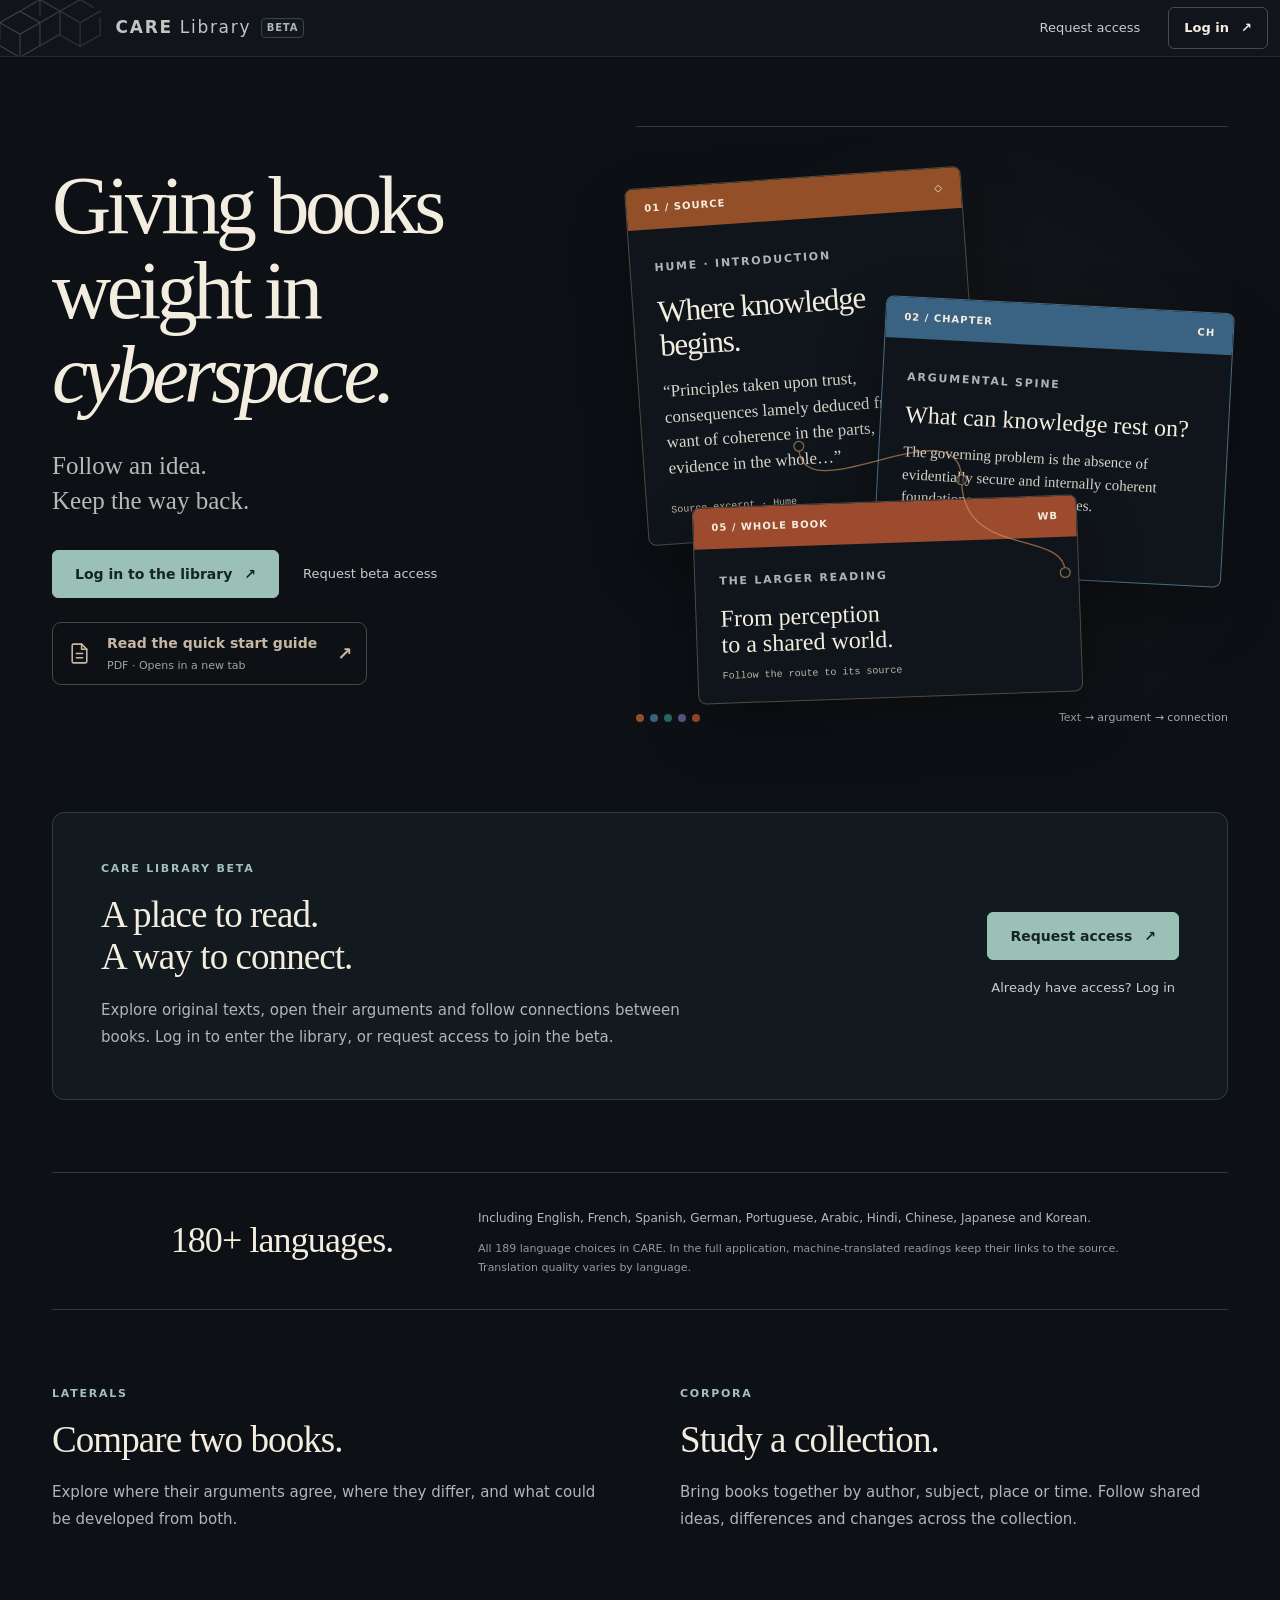
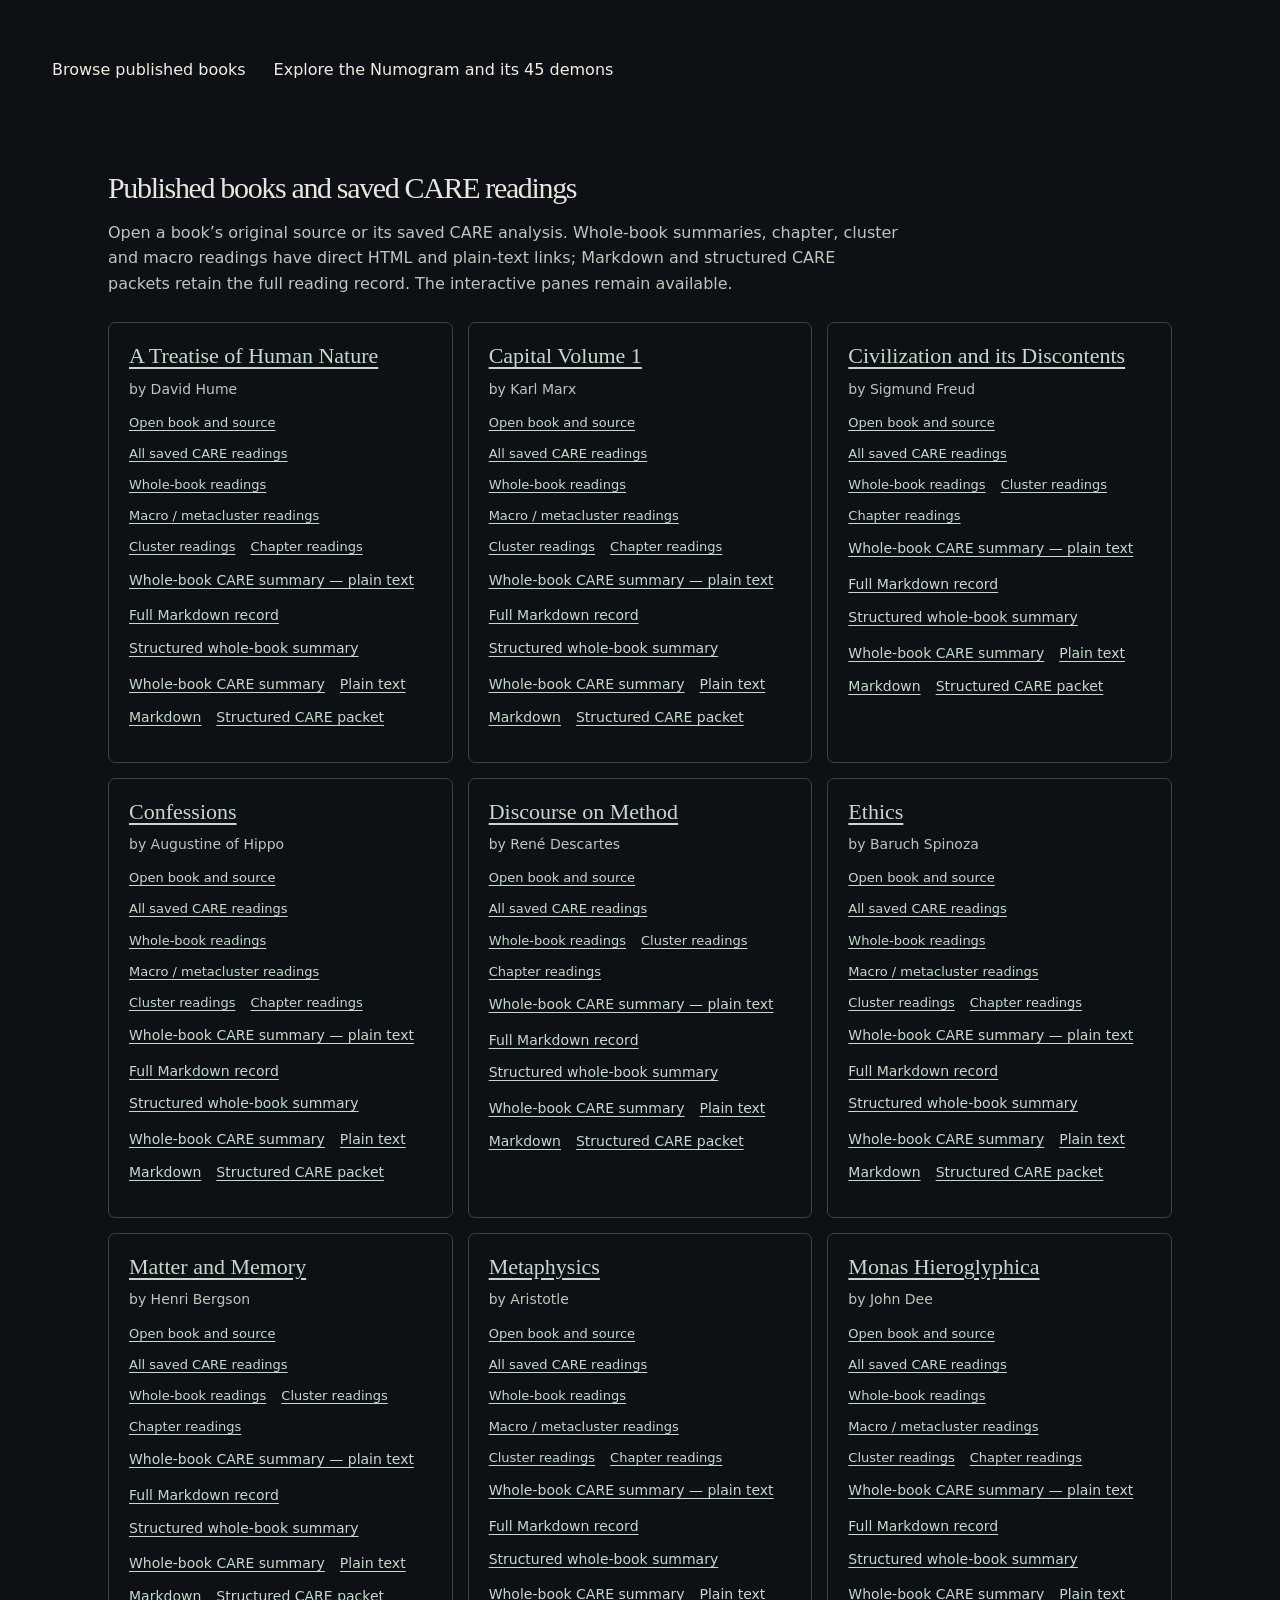
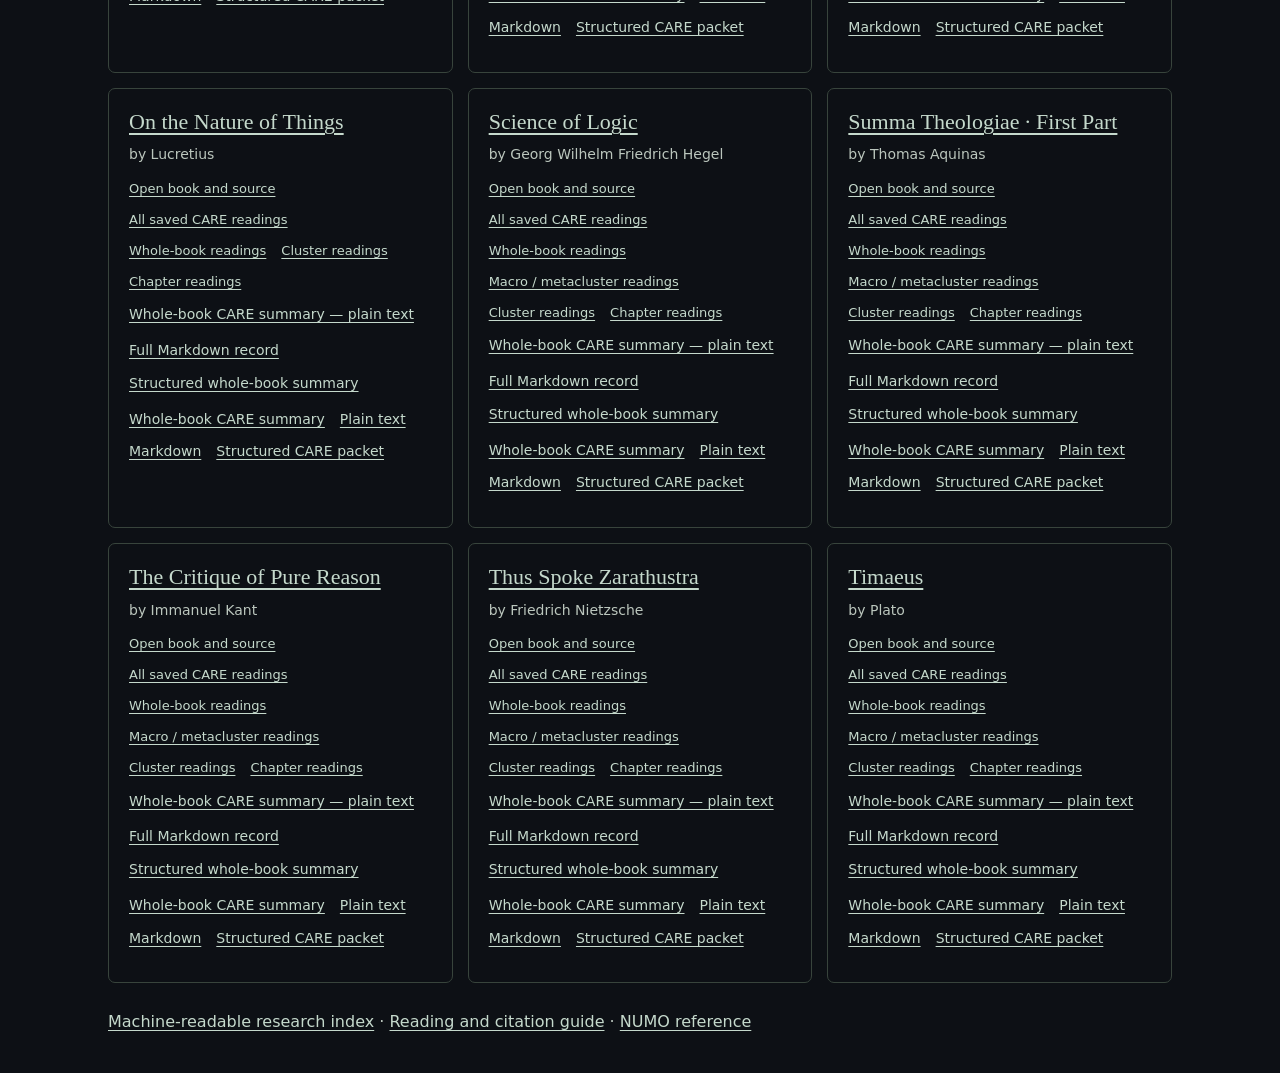
==== commit 054d1f21: "Publish clean reading text and focused guidance for summaries" ====
--- a/index.html
+++ b/index.html
@@ -79,6 +79,6 @@
 <section hidden data-members-only class="shell discover-experiments-section" aria-label="Laterals and corpora"><div id="discover-experiments"></div></section>
 <section class="beta-connections shell" data-guest-only aria-label="Laterals and corpora"><div><p class="beta-eyebrow">Laterals</p><h2>Compare two books.</h2><p>Explore where their arguments agree, where they differ, and what could be developed from both.</p></div><div><p class="beta-eyebrow">Corpora</p><h2>Study a collection.</h2><p>Bring books together by author, subject, place or time. Follow shared ideas, differences and changes across the collection.</p></div></section>
 <nav class="shell" aria-label="Public reference library" style="display:flex;gap:28px;flex-wrap:wrap;padding-top:24px;padding-bottom:48px"><a href="/books/">Browse published books</a><a href="/numogram/">Explore the Numogram and its 45 demons</a></nav>
-<!-- CARE-PUBLISHED-CATALOGUE:START --><section class="care-static-catalogue" id="care-published-catalogue" aria-labelledby="care-published-catalogue-title"><h2 id="care-published-catalogue-title">Published books and saved CARE readings</h2><p>Open a book’s original source or its saved CARE analysis. Whole-book summaries, chapter, cluster and macro readings have direct HTML links; saved reading text is also available as Markdown and structured CARE packets. The interactive panes remain available, and text access follows the library’s current beta setting.</p><ul class="care-catalogue-grid"><li><article><h3><a href="/humetreatiseofhumannature">A Treatise of Human Nature</a></h3><p>by David Hume</p><nav class="care-catalogue-links" aria-label="A Treatise of Human Nature reading links"><a href="/humetreatiseofhumannature">Open book and source</a><a href="/humetreatiseofhumannature/readings/">All saved CARE readings</a><a href="/humetreatiseofhumannature/readings/wb/">Whole-book readings</a><a href="/humetreatiseofhumannature/readings/mc/">Macro / metacluster readings</a><a href="/humetreatiseofhumannature/readings/cl/">Cluster readings</a><a href="/humetreatiseofhumannature/readings/ch/">Chapter readings</a></nav><p class="care-catalogue-links"><a href="/humetreatiseofhumannature/summary.md">Whole-book CARE summary — plain text</a><a href="/humetreatiseofhumannature/summary.json">Structured whole-book summary</a></p><p class="care-catalogue-links"><a href="/humetreatiseofhumannature/readings/wb/a-treatise-of-human-nature-7e39db14de38/">Whole-book CARE summary</a><a href="/humetreatiseofhumannature/readings/wb/a-treatise-of-human-nature-7e39db14de38/reading.md">Plain-text / Markdown</a><a href="/humetreatiseofhumannature/readings/wb/a-treatise-of-human-nature-7e39db14de38/reading.json">Structured CARE packet</a></p></article></li><li><article><h3><a href="/marxcapitalvolume1">Capital Volume 1</a></h3><p>by Karl Marx</p><nav class="care-catalogue-links" aria-label="Capital Volume 1 reading links"><a href="/marxcapitalvolume1">Open book and source</a><a href="/marxcapitalvolume1/readings/">All saved CARE readings</a><a href="/marxcapitalvolume1/readings/wb/">Whole-book readings</a><a href="/marxcapitalvolume1/readings/mc/">Macro / metacluster readings</a><a href="/marxcapitalvolume1/readings/cl/">Cluster readings</a><a href="/marxcapitalvolume1/readings/ch/">Chapter readings</a></nav><p class="care-catalogue-links"><a href="/marxcapitalvolume1/summary.md">Whole-book CARE summary — plain text</a><a href="/marxcapitalvolume1/summary.json">Structured whole-book summary</a></p><p class="care-catalogue-links"><a href="/marxcapitalvolume1/readings/wb/capital-volume-1-0f4abe970fea/">Whole-book CARE summary</a><a href="/marxcapitalvolume1/readings/wb/capital-volume-1-0f4abe970fea/reading.md">Plain-text / Markdown</a><a href="/marxcapitalvolume1/readings/wb/capital-volume-1-0f4abe970fea/reading.json">Structured CARE packet</a></p></article></li><li><article><h3><a href="/freudcivilizationanditsdiscontents">Civilization and its Discontents</a></h3><p>by Sigmund Freud</p><nav class="care-catalogue-links" aria-label="Civilization and its Discontents reading links"><a href="/freudcivilizationanditsdiscontents">Open book and source</a><a href="/freudcivilizationanditsdiscontents/readings/">All saved CARE readings</a><a href="/freudcivilizationanditsdiscontents/readings/wb/">Whole-book readings</a><a href="/freudcivilizationanditsdiscontents/readings/cl/">Cluster readings</a><a href="/freudcivilizationanditsdiscontents/readings/ch/">Chapter readings</a></nav><p class="care-catalogue-links"><a href="/freudcivilizationanditsdiscontents/summary.md">Whole-book CARE summary — plain text</a><a href="/freudcivilizationanditsdiscontents/summary.json">Structured whole-book summary</a></p><p class="care-catalogue-links"><a href="/freudcivilizationanditsdiscontents/readings/wb/civilization-and-its-discontents-1930-ocr-review-55951bd44d68/">Whole-book CARE summary</a><a href="/freudcivilizationanditsdiscontents/readings/wb/civilization-and-its-discontents-1930-ocr-review-55951bd44d68/reading.md">Plain-text / Markdown</a><a href="/freudcivilizationanditsdiscontents/readings/wb/civilization-and-its-discontents-1930-ocr-review-55951bd44d68/reading.json">Structured CARE packet</a></p></article></li><li><article><h3><a href="/augustineconfessions">Confessions</a></h3><p>by Augustine of Hippo</p><nav class="care-catalogue-links" aria-label="Confessions reading links"><a href="/augustineconfessions">Open book and source</a><a href="/augustineconfessions/readings/">All saved CARE readings</a><a href="/augustineconfessions/readings/wb/">Whole-book readings</a><a href="/augustineconfessions/readings/mc/">Macro / metacluster readings</a><a href="/augustineconfessions/readings/cl/">Cluster readings</a><a href="/augustineconfessions/readings/ch/">Chapter readings</a></nav><p class="care-catalogue-links"><a href="/augustineconfessions/summary.md">Whole-book CARE summary — plain text</a><a href="/augustineconfessions/summary.json">Structured whole-book summary</a></p><p class="care-catalogue-links"><a href="/augustineconfessions/readings/wb/confessions-f7e2f5794d31/">Whole-book CARE summary</a><a href="/augustineconfessions/readings/wb/confessions-f7e2f5794d31/reading.md">Plain-text / Markdown</a><a href="/augustineconfessions/readings/wb/confessions-f7e2f5794d31/reading.json">Structured CARE packet</a></p></article></li><li><article><h3><a href="/spinozaethics">Ethics</a></h3><p>by Baruch Spinoza</p><nav class="care-catalogue-links" aria-label="Ethics reading links"><a href="/spinozaethics">Open book and source</a><a href="/spinozaethics/readings/">All saved CARE readings</a><a href="/spinozaethics/readings/wb/">Whole-book readings</a><a href="/spinozaethics/readings/mc/">Macro / metacluster readings</a><a href="/spinozaethics/readings/cl/">Cluster readings</a><a href="/spinozaethics/readings/ch/">Chapter readings</a></nav><p class="care-catalogue-links"><a href="/spinozaethics/summary.md">Whole-book CARE summary — plain text</a><a href="/spinozaethics/summary.json">Structured whole-book summary</a></p><p class="care-catalogue-links"><a href="/spinozaethics/readings/wb/ethics-ea9659c899f3/">Whole-book CARE summary</a><a href="/spinozaethics/readings/wb/ethics-ea9659c899f3/reading.md">Plain-text / Markdown</a><a href="/spinozaethics/readings/wb/ethics-ea9659c899f3/reading.json">Structured CARE packet</a></p></article></li><li><article><h3><a href="/bergsonmatterandmemory">Matter and Memory</a></h3><p>by Henri Bergson</p><nav class="care-catalogue-links" aria-label="Matter and Memory reading links"><a href="/bergsonmatterandmemory">Open book and source</a><a href="/bergsonmatterandmemory/readings/">All saved CARE readings</a><a href="/bergsonmatterandmemory/readings/wb/">Whole-book readings</a><a href="/bergsonmatterandmemory/readings/cl/">Cluster readings</a><a href="/bergsonmatterandmemory/readings/ch/">Chapter readings</a></nav><p class="care-catalogue-links"><a href="/bergsonmatterandmemory/summary.md">Whole-book CARE summary — plain text</a><a href="/bergsonmatterandmemory/summary.json">Structured whole-book summary</a></p><p class="care-catalogue-links"><a href="/bergsonmatterandmemory/readings/wb/matter-and-memory-10152e02bbf9/">Whole-book CARE summary</a><a href="/bergsonmatterandmemory/readings/wb/matter-and-memory-10152e02bbf9/reading.md">Plain-text / Markdown</a><a href="/bergsonmatterandmemory/readings/wb/matter-and-memory-10152e02bbf9/reading.json">Structured CARE packet</a></p></article></li><li><article><h3><a href="/aristotlemetaphysics">Metaphysics</a></h3><p>by Aristotle</p><nav class="care-catalogue-links" aria-label="Metaphysics reading links"><a href="/aristotlemetaphysics">Open book and source</a><a href="/aristotlemetaphysics/readings/">All saved CARE readings</a><a href="/aristotlemetaphysics/readings/wb/">Whole-book readings</a><a href="/aristotlemetaphysics/readings/mc/">Macro / metacluster readings</a><a href="/aristotlemetaphysics/readings/cl/">Cluster readings</a><a href="/aristotlemetaphysics/readings/ch/">Chapter readings</a></nav><p class="care-catalogue-links"><a href="/aristotlemetaphysics/summary.md">Whole-book CARE summary — plain text</a><a href="/aristotlemetaphysics/summary.json">Structured whole-book summary</a></p><p class="care-catalogue-links"><a href="/aristotlemetaphysics/readings/wb/metaphysics-0c17fce12733/">Whole-book CARE summary</a><a href="/aristotlemetaphysics/readings/wb/metaphysics-0c17fce12733/reading.md">Plain-text / Markdown</a><a href="/aristotlemetaphysics/readings/wb/metaphysics-0c17fce12733/reading.json">Structured CARE packet</a></p></article></li><li><article><h3><a href="/deemonashieroglyphica">Monas Hieroglyphica</a></h3><p>by John Dee</p><nav class="care-catalogue-links" aria-label="Monas Hieroglyphica reading links"><a href="/deemonashieroglyphica">Open book and source</a><a href="/deemonashieroglyphica/readings/">All saved CARE readings</a><a href="/deemonashieroglyphica/readings/wb/">Whole-book readings</a><a href="/deemonashieroglyphica/readings/mc/">Macro / metacluster readings</a><a href="/deemonashieroglyphica/readings/cl/">Cluster readings</a><a href="/deemonashieroglyphica/readings/ch/">Chapter readings</a></nav><p class="care-catalogue-links"><a href="/deemonashieroglyphica/summary.md">Whole-book CARE summary — plain text</a><a href="/deemonashieroglyphica/summary.json">Structured whole-book summary</a></p><p class="care-catalogue-links"><a href="/deemonashieroglyphica/readings/wb/the-hieroglyphic-monad-7b44f7a14374/">Whole-book CARE summary</a><a href="/deemonashieroglyphica/readings/wb/the-hieroglyphic-monad-7b44f7a14374/reading.md">Plain-text / Markdown</a><a href="/deemonashieroglyphica/readings/wb/the-hieroglyphic-monad-7b44f7a14374/reading.json">Structured CARE packet</a></p></article></li><li><article><h3><a href="/lucretiusonthenatureofthings">On the Nature of Things</a></h3><p>by Lucretius</p><nav class="care-catalogue-links" aria-label="On the Nature of Things reading links"><a href="/lucretiusonthenatureofthings">Open book and source</a><a href="/lucretiusonthenatureofthings/readings/">All saved CARE readings</a><a href="/lucretiusonthenatureofthings/readings/wb/">Whole-book readings</a><a href="/lucretiusonthenatureofthings/readings/cl/">Cluster readings</a><a href="/lucretiusonthenatureofthings/readings/ch/">Chapter readings</a></nav><p class="care-catalogue-links"><a href="/lucretiusonthenatureofthings/summary.md">Whole-book CARE summary — plain text</a><a href="/lucretiusonthenatureofthings/summary.json">Structured whole-book summary</a></p><p class="care-catalogue-links"><a href="/lucretiusonthenatureofthings/readings/wb/on-the-nature-of-things-9f1d8904e19b/">Whole-book CARE summary</a><a href="/lucretiusonthenatureofthings/readings/wb/on-the-nature-of-things-9f1d8904e19b/reading.md">Plain-text / Markdown</a><a href="/lucretiusonthenatureofthings/readings/wb/on-the-nature-of-things-9f1d8904e19b/reading.json">Structured CARE packet</a></p></article></li><li><article><h3><a href="/hegelscienceoflogic">Science of Logic</a></h3><p>by Georg Wilhelm Friedrich Hegel</p><nav class="care-catalogue-links" aria-label="Science of Logic reading links"><a href="/hegelscienceoflogic">Open book and source</a><a href="/hegelscienceoflogic/readings/">All saved CARE readings</a><a href="/hegelscienceoflogic/readings/wb/">Whole-book readings</a><a href="/hegelscienceoflogic/readings/mc/">Macro / metacluster readings</a><a href="/hegelscienceoflogic/readings/cl/">Cluster readings</a><a href="/hegelscienceoflogic/readings/ch/">Chapter readings</a></nav><p class="care-catalogue-links"><a href="/hegelscienceoflogic/summary.md">Whole-book CARE summary — plain text</a><a href="/hegelscienceoflogic/summary.json">Structured whole-book summary</a></p><p class="care-catalogue-links"><a href="/hegelscienceoflogic/readings/wb/science-of-logic-c27a87042805/">Whole-book CARE summary</a><a href="/hegelscienceoflogic/readings/wb/science-of-logic-c27a87042805/reading.md">Plain-text / Markdown</a><a href="/hegelscienceoflogic/readings/wb/science-of-logic-c27a87042805/reading.json">Structured CARE packet</a></p></article></li><li><article><h3><a href="/aquinassummatheologiaefirstpart">Summa Theologiae · First Part</a></h3><p>by Thomas Aquinas</p><nav class="care-catalogue-links" aria-label="Summa Theologiae · First Part reading links"><a href="/aquinassummatheologiaefirstpart">Open book and source</a><a href="/aquinassummatheologiaefirstpart/readings/">All saved CARE readings</a><a href="/aquinassummatheologiaefirstpart/readings/wb/">Whole-book readings</a><a href="/aquinassummatheologiaefirstpart/readings/mc/">Macro / metacluster readings</a><a href="/aquinassummatheologiaefirstpart/readings/cl/">Cluster readings</a><a href="/aquinassummatheologiaefirstpart/readings/ch/">Chapter readings</a></nav><p class="care-catalogue-links"><a href="/aquinassummatheologiaefirstpart/summary.md">Whole-book CARE summary — plain text</a><a href="/aquinassummatheologiaefirstpart/summary.json">Structured whole-book summary</a></p><p class="care-catalogue-links"><a href="/aquinassummatheologiaefirstpart/readings/wb/summa-theologiae-first-part-e8eebd9273e7/">Whole-book CARE summary</a><a href="/aquinassummatheologiaefirstpart/readings/wb/summa-theologiae-first-part-e8eebd9273e7/reading.md">Plain-text / Markdown</a><a href="/aquinassummatheologiaefirstpart/readings/wb/summa-theologiae-first-part-e8eebd9273e7/reading.json">Structured CARE packet</a></p></article></li><li><article><h3><a href="/kantcritiqueofpurereason">The Critique of Pure Reason</a></h3><p>by Immanuel Kant</p><nav class="care-catalogue-links" aria-label="The Critique of Pure Reason reading links"><a href="/kantcritiqueofpurereason">Open book and source</a><a href="/kantcritiqueofpurereason/readings/">All saved CARE readings</a><a href="/kantcritiqueofpurereason/readings/wb/">Whole-book readings</a><a href="/kantcritiqueofpurereason/readings/mc/">Macro / metacluster readings</a><a href="/kantcritiqueofpurereason/readings/cl/">Cluster readings</a><a href="/kantcritiqueofpurereason/readings/ch/">Chapter readings</a></nav><p class="care-catalogue-links"><a href="/kantcritiqueofpurereason/summary.md">Whole-book CARE summary — plain text</a><a href="/kantcritiqueofpurereason/summary.json">Structured whole-book summary</a></p><p class="care-catalogue-links"><a href="/kantcritiqueofpurereason/readings/wb/the-critique-of-pure-reason-d79383466498/">Whole-book CARE summary</a><a href="/kantcritiqueofpurereason/readings/wb/the-critique-of-pure-reason-d79383466498/reading.md">Plain-text / Markdown</a><a href="/kantcritiqueofpurereason/readings/wb/the-critique-of-pure-reason-d79383466498/reading.json">Structured CARE packet</a></p></article></li><li><article><h3><a href="/nietzschethusspokezarathustra">Thus Spoke Zarathustra</a></h3><p>by Friedrich Nietzsche</p><nav class="care-catalogue-links" aria-label="Thus Spoke Zarathustra reading links"><a href="/nietzschethusspokezarathustra">Open book and source</a><a href="/nietzschethusspokezarathustra/readings/">All saved CARE readings</a><a href="/nietzschethusspokezarathustra/readings/wb/">Whole-book readings</a><a href="/nietzschethusspokezarathustra/readings/mc/">Macro / metacluster readings</a><a href="/nietzschethusspokezarathustra/readings/cl/">Cluster readings</a><a href="/nietzschethusspokezarathustra/readings/ch/">Chapter readings</a></nav><p class="care-catalogue-links"><a href="/nietzschethusspokezarathustra/summary.md">Whole-book CARE summary — plain text</a><a href="/nietzschethusspokezarathustra/summary.json">Structured whole-book summary</a></p><p class="care-catalogue-links"><a href="/nietzschethusspokezarathustra/readings/wb/thus-spoke-zarathustra-9925e0daa0ad/">Whole-book CARE summary</a><a href="/nietzschethusspokezarathustra/readings/wb/thus-spoke-zarathustra-9925e0daa0ad/reading.md">Plain-text / Markdown</a><a href="/nietzschethusspokezarathustra/readings/wb/thus-spoke-zarathustra-9925e0daa0ad/reading.json">Structured CARE packet</a></p></article></li><li><article><h3><a href="/platotimaeus">Timaeus</a></h3><p>by Plato</p><nav class="care-catalogue-links" aria-label="Timaeus reading links"><a href="/platotimaeus">Open book and source</a><a href="/platotimaeus/readings/">All saved CARE readings</a><a href="/platotimaeus/readings/wb/">Whole-book readings</a><a href="/platotimaeus/readings/mc/">Macro / metacluster readings</a><a href="/platotimaeus/readings/cl/">Cluster readings</a><a href="/platotimaeus/readings/ch/">Chapter readings</a></nav><p class="care-catalogue-links"><a href="/platotimaeus/summary.md">Whole-book CARE summary — plain text</a><a href="/platotimaeus/summary.json">Structured whole-book summary</a></p><p class="care-catalogue-links"><a href="/platotimaeus/readings/wb/timaeus-7a9823dd313b/">Whole-book CARE summary</a><a href="/platotimaeus/readings/wb/timaeus-7a9823dd313b/reading.md">Plain-text / Markdown</a><a href="/platotimaeus/readings/wb/timaeus-7a9823dd313b/reading.json">Structured CARE packet</a></p></article></li></ul><p><a href="/research-index.json">Machine-readable research index</a> · <a href="/llms.txt">Reading and citation guide</a> · <a href="/numogram/">NUMO reference</a></p></section><!-- CARE-PUBLISHED-CATALOGUE:END --></main>
+<!-- CARE-PUBLISHED-CATALOGUE:START --><section class="care-static-catalogue" id="care-published-catalogue" aria-labelledby="care-published-catalogue-title"><h2 id="care-published-catalogue-title">Published books and saved CARE readings</h2><p>Open a book’s original source or its saved CARE analysis. Whole-book summaries, chapter, cluster and macro readings have direct HTML and plain-text links; Markdown and structured CARE packets retain the full reading record. The interactive panes remain available.</p><ul class="care-catalogue-grid"><li><article><h3><a href="/humetreatiseofhumannature">A Treatise of Human Nature</a></h3><p>by David Hume</p><nav class="care-catalogue-links" aria-label="A Treatise of Human Nature reading links"><a href="/humetreatiseofhumannature">Open book and source</a><a href="/humetreatiseofhumannature/readings/">All saved CARE readings</a><a href="/humetreatiseofhumannature/readings/wb/">Whole-book readings</a><a href="/humetreatiseofhumannature/readings/mc/">Macro / metacluster readings</a><a href="/humetreatiseofhumannature/readings/cl/">Cluster readings</a><a href="/humetreatiseofhumannature/readings/ch/">Chapter readings</a></nav><p class="care-catalogue-links"><a href="/humetreatiseofhumannature/summary.txt">Whole-book CARE summary — plain text</a></p><p class="care-catalogue-links"><a href="/humetreatiseofhumannature/summary.md">Full Markdown record</a><a href="/humetreatiseofhumannature/summary.json">Structured whole-book summary</a></p><p class="care-catalogue-links"><a href="/humetreatiseofhumannature/readings/wb/a-treatise-of-human-nature-7e39db14de38/">Whole-book CARE summary</a><a href="/humetreatiseofhumannature/readings/wb/a-treatise-of-human-nature-7e39db14de38/reading.txt">Plain text</a><a href="/humetreatiseofhumannature/readings/wb/a-treatise-of-human-nature-7e39db14de38/reading.md">Markdown</a><a href="/humetreatiseofhumannature/readings/wb/a-treatise-of-human-nature-7e39db14de38/reading.json">Structured CARE packet</a></p></article></li><li><article><h3><a href="/marxcapitalvolume1">Capital Volume 1</a></h3><p>by Karl Marx</p><nav class="care-catalogue-links" aria-label="Capital Volume 1 reading links"><a href="/marxcapitalvolume1">Open book and source</a><a href="/marxcapitalvolume1/readings/">All saved CARE readings</a><a href="/marxcapitalvolume1/readings/wb/">Whole-book readings</a><a href="/marxcapitalvolume1/readings/mc/">Macro / metacluster readings</a><a href="/marxcapitalvolume1/readings/cl/">Cluster readings</a><a href="/marxcapitalvolume1/readings/ch/">Chapter readings</a></nav><p class="care-catalogue-links"><a href="/marxcapitalvolume1/summary.txt">Whole-book CARE summary — plain text</a></p><p class="care-catalogue-links"><a href="/marxcapitalvolume1/summary.md">Full Markdown record</a><a href="/marxcapitalvolume1/summary.json">Structured whole-book summary</a></p><p class="care-catalogue-links"><a href="/marxcapitalvolume1/readings/wb/capital-volume-1-0f4abe970fea/">Whole-book CARE summary</a><a href="/marxcapitalvolume1/readings/wb/capital-volume-1-0f4abe970fea/reading.txt">Plain text</a><a href="/marxcapitalvolume1/readings/wb/capital-volume-1-0f4abe970fea/reading.md">Markdown</a><a href="/marxcapitalvolume1/readings/wb/capital-volume-1-0f4abe970fea/reading.json">Structured CARE packet</a></p></article></li><li><article><h3><a href="/freudcivilizationanditsdiscontents">Civilization and its Discontents</a></h3><p>by Sigmund Freud</p><nav class="care-catalogue-links" aria-label="Civilization and its Discontents reading links"><a href="/freudcivilizationanditsdiscontents">Open book and source</a><a href="/freudcivilizationanditsdiscontents/readings/">All saved CARE readings</a><a href="/freudcivilizationanditsdiscontents/readings/wb/">Whole-book readings</a><a href="/freudcivilizationanditsdiscontents/readings/cl/">Cluster readings</a><a href="/freudcivilizationanditsdiscontents/readings/ch/">Chapter readings</a></nav><p class="care-catalogue-links"><a href="/freudcivilizationanditsdiscontents/summary.txt">Whole-book CARE summary — plain text</a></p><p class="care-catalogue-links"><a href="/freudcivilizationanditsdiscontents/summary.md">Full Markdown record</a><a href="/freudcivilizationanditsdiscontents/summary.json">Structured whole-book summary</a></p><p class="care-catalogue-links"><a href="/freudcivilizationanditsdiscontents/readings/wb/civilization-and-its-discontents-1930-ocr-review-55951bd44d68/">Whole-book CARE summary</a><a href="/freudcivilizationanditsdiscontents/readings/wb/civilization-and-its-discontents-1930-ocr-review-55951bd44d68/reading.txt">Plain text</a><a href="/freudcivilizationanditsdiscontents/readings/wb/civilization-and-its-discontents-1930-ocr-review-55951bd44d68/reading.md">Markdown</a><a href="/freudcivilizationanditsdiscontents/readings/wb/civilization-and-its-discontents-1930-ocr-review-55951bd44d68/reading.json">Structured CARE packet</a></p></article></li><li><article><h3><a href="/augustineconfessions">Confessions</a></h3><p>by Augustine of Hippo</p><nav class="care-catalogue-links" aria-label="Confessions reading links"><a href="/augustineconfessions">Open book and source</a><a href="/augustineconfessions/readings/">All saved CARE readings</a><a href="/augustineconfessions/readings/wb/">Whole-book readings</a><a href="/augustineconfessions/readings/mc/">Macro / metacluster readings</a><a href="/augustineconfessions/readings/cl/">Cluster readings</a><a href="/augustineconfessions/readings/ch/">Chapter readings</a></nav><p class="care-catalogue-links"><a href="/augustineconfessions/summary.txt">Whole-book CARE summary — plain text</a></p><p class="care-catalogue-links"><a href="/augustineconfessions/summary.md">Full Markdown record</a><a href="/augustineconfessions/summary.json">Structured whole-book summary</a></p><p class="care-catalogue-links"><a href="/augustineconfessions/readings/wb/confessions-f7e2f5794d31/">Whole-book CARE summary</a><a href="/augustineconfessions/readings/wb/confessions-f7e2f5794d31/reading.txt">Plain text</a><a href="/augustineconfessions/readings/wb/confessions-f7e2f5794d31/reading.md">Markdown</a><a href="/augustineconfessions/readings/wb/confessions-f7e2f5794d31/reading.json">Structured CARE packet</a></p></article></li><li><article><h3><a href="/descartesdiscourseonmethod">Discourse on Method</a></h3><p>by René Descartes</p><nav class="care-catalogue-links" aria-label="Discourse on Method reading links"><a href="/descartesdiscourseonmethod">Open book and source</a><a href="/descartesdiscourseonmethod/readings/">All saved CARE readings</a><a href="/descartesdiscourseonmethod/readings/wb/">Whole-book readings</a><a href="/descartesdiscourseonmethod/readings/cl/">Cluster readings</a><a href="/descartesdiscourseonmethod/readings/ch/">Chapter readings</a></nav><p class="care-catalogue-links"><a href="/descartesdiscourseonmethod/summary.txt">Whole-book CARE summary — plain text</a></p><p class="care-catalogue-links"><a href="/descartesdiscourseonmethod/summary.md">Full Markdown record</a><a href="/descartesdiscourseonmethod/summary.json">Structured whole-book summary</a></p><p class="care-catalogue-links"><a href="/descartesdiscourseonmethod/readings/wb/discourse-on-method-6b303145067d/">Whole-book CARE summary</a><a href="/descartesdiscourseonmethod/readings/wb/discourse-on-method-6b303145067d/reading.txt">Plain text</a><a href="/descartesdiscourseonmethod/readings/wb/discourse-on-method-6b303145067d/reading.md">Markdown</a><a href="/descartesdiscourseonmethod/readings/wb/discourse-on-method-6b303145067d/reading.json">Structured CARE packet</a></p></article></li><li><article><h3><a href="/spinozaethics">Ethics</a></h3><p>by Baruch Spinoza</p><nav class="care-catalogue-links" aria-label="Ethics reading links"><a href="/spinozaethics">Open book and source</a><a href="/spinozaethics/readings/">All saved CARE readings</a><a href="/spinozaethics/readings/wb/">Whole-book readings</a><a href="/spinozaethics/readings/mc/">Macro / metacluster readings</a><a href="/spinozaethics/readings/cl/">Cluster readings</a><a href="/spinozaethics/readings/ch/">Chapter readings</a></nav><p class="care-catalogue-links"><a href="/spinozaethics/summary.txt">Whole-book CARE summary — plain text</a></p><p class="care-catalogue-links"><a href="/spinozaethics/summary.md">Full Markdown record</a><a href="/spinozaethics/summary.json">Structured whole-book summary</a></p><p class="care-catalogue-links"><a href="/spinozaethics/readings/wb/ethics-ea9659c899f3/">Whole-book CARE summary</a><a href="/spinozaethics/readings/wb/ethics-ea9659c899f3/reading.txt">Plain text</a><a href="/spinozaethics/readings/wb/ethics-ea9659c899f3/reading.md">Markdown</a><a href="/spinozaethics/readings/wb/ethics-ea9659c899f3/reading.json">Structured CARE packet</a></p></article></li><li><article><h3><a href="/bergsonmatterandmemory">Matter and Memory</a></h3><p>by Henri Bergson</p><nav class="care-catalogue-links" aria-label="Matter and Memory reading links"><a href="/bergsonmatterandmemory">Open book and source</a><a href="/bergsonmatterandmemory/readings/">All saved CARE readings</a><a href="/bergsonmatterandmemory/readings/wb/">Whole-book readings</a><a href="/bergsonmatterandmemory/readings/cl/">Cluster readings</a><a href="/bergsonmatterandmemory/readings/ch/">Chapter readings</a></nav><p class="care-catalogue-links"><a href="/bergsonmatterandmemory/summary.txt">Whole-book CARE summary — plain text</a></p><p class="care-catalogue-links"><a href="/bergsonmatterandmemory/summary.md">Full Markdown record</a><a href="/bergsonmatterandmemory/summary.json">Structured whole-book summary</a></p><p class="care-catalogue-links"><a href="/bergsonmatterandmemory/readings/wb/matter-and-memory-10152e02bbf9/">Whole-book CARE summary</a><a href="/bergsonmatterandmemory/readings/wb/matter-and-memory-10152e02bbf9/reading.txt">Plain text</a><a href="/bergsonmatterandmemory/readings/wb/matter-and-memory-10152e02bbf9/reading.md">Markdown</a><a href="/bergsonmatterandmemory/readings/wb/matter-and-memory-10152e02bbf9/reading.json">Structured CARE packet</a></p></article></li><li><article><h3><a href="/aristotlemetaphysics">Metaphysics</a></h3><p>by Aristotle</p><nav class="care-catalogue-links" aria-label="Metaphysics reading links"><a href="/aristotlemetaphysics">Open book and source</a><a href="/aristotlemetaphysics/readings/">All saved CARE readings</a><a href="/aristotlemetaphysics/readings/wb/">Whole-book readings</a><a href="/aristotlemetaphysics/readings/mc/">Macro / metacluster readings</a><a href="/aristotlemetaphysics/readings/cl/">Cluster readings</a><a href="/aristotlemetaphysics/readings/ch/">Chapter readings</a></nav><p class="care-catalogue-links"><a href="/aristotlemetaphysics/summary.txt">Whole-book CARE summary — plain text</a></p><p class="care-catalogue-links"><a href="/aristotlemetaphysics/summary.md">Full Markdown record</a><a href="/aristotlemetaphysics/summary.json">Structured whole-book summary</a></p><p class="care-catalogue-links"><a href="/aristotlemetaphysics/readings/wb/metaphysics-0c17fce12733/">Whole-book CARE summary</a><a href="/aristotlemetaphysics/readings/wb/metaphysics-0c17fce12733/reading.txt">Plain text</a><a href="/aristotlemetaphysics/readings/wb/metaphysics-0c17fce12733/reading.md">Markdown</a><a href="/aristotlemetaphysics/readings/wb/metaphysics-0c17fce12733/reading.json">Structured CARE packet</a></p></article></li><li><article><h3><a href="/deemonashieroglyphica">Monas Hieroglyphica</a></h3><p>by John Dee</p><nav class="care-catalogue-links" aria-label="Monas Hieroglyphica reading links"><a href="/deemonashieroglyphica">Open book and source</a><a href="/deemonashieroglyphica/readings/">All saved CARE readings</a><a href="/deemonashieroglyphica/readings/wb/">Whole-book readings</a><a href="/deemonashieroglyphica/readings/mc/">Macro / metacluster readings</a><a href="/deemonashieroglyphica/readings/cl/">Cluster readings</a><a href="/deemonashieroglyphica/readings/ch/">Chapter readings</a></nav><p class="care-catalogue-links"><a href="/deemonashieroglyphica/summary.txt">Whole-book CARE summary — plain text</a></p><p class="care-catalogue-links"><a href="/deemonashieroglyphica/summary.md">Full Markdown record</a><a href="/deemonashieroglyphica/summary.json">Structured whole-book summary</a></p><p class="care-catalogue-links"><a href="/deemonashieroglyphica/readings/wb/the-hieroglyphic-monad-7b44f7a14374/">Whole-book CARE summary</a><a href="/deemonashieroglyphica/readings/wb/the-hieroglyphic-monad-7b44f7a14374/reading.txt">Plain text</a><a href="/deemonashieroglyphica/readings/wb/the-hieroglyphic-monad-7b44f7a14374/reading.md">Markdown</a><a href="/deemonashieroglyphica/readings/wb/the-hieroglyphic-monad-7b44f7a14374/reading.json">Structured CARE packet</a></p></article></li><li><article><h3><a href="/lucretiusonthenatureofthings">On the Nature of Things</a></h3><p>by Lucretius</p><nav class="care-catalogue-links" aria-label="On the Nature of Things reading links"><a href="/lucretiusonthenatureofthings">Open book and source</a><a href="/lucretiusonthenatureofthings/readings/">All saved CARE readings</a><a href="/lucretiusonthenatureofthings/readings/wb/">Whole-book readings</a><a href="/lucretiusonthenatureofthings/readings/cl/">Cluster readings</a><a href="/lucretiusonthenatureofthings/readings/ch/">Chapter readings</a></nav><p class="care-catalogue-links"><a href="/lucretiusonthenatureofthings/summary.txt">Whole-book CARE summary — plain text</a></p><p class="care-catalogue-links"><a href="/lucretiusonthenatureofthings/summary.md">Full Markdown record</a><a href="/lucretiusonthenatureofthings/summary.json">Structured whole-book summary</a></p><p class="care-catalogue-links"><a href="/lucretiusonthenatureofthings/readings/wb/on-the-nature-of-things-9f1d8904e19b/">Whole-book CARE summary</a><a href="/lucretiusonthenatureofthings/readings/wb/on-the-nature-of-things-9f1d8904e19b/reading.txt">Plain text</a><a href="/lucretiusonthenatureofthings/readings/wb/on-the-nature-of-things-9f1d8904e19b/reading.md">Markdown</a><a href="/lucretiusonthenatureofthings/readings/wb/on-the-nature-of-things-9f1d8904e19b/reading.json">Structured CARE packet</a></p></article></li><li><article><h3><a href="/hegelscienceoflogic">Science of Logic</a></h3><p>by Georg Wilhelm Friedrich Hegel</p><nav class="care-catalogue-links" aria-label="Science of Logic reading links"><a href="/hegelscienceoflogic">Open book and source</a><a href="/hegelscienceoflogic/readings/">All saved CARE readings</a><a href="/hegelscienceoflogic/readings/wb/">Whole-book readings</a><a href="/hegelscienceoflogic/readings/mc/">Macro / metacluster readings</a><a href="/hegelscienceoflogic/readings/cl/">Cluster readings</a><a href="/hegelscienceoflogic/readings/ch/">Chapter readings</a></nav><p class="care-catalogue-links"><a href="/hegelscienceoflogic/summary.txt">Whole-book CARE summary — plain text</a></p><p class="care-catalogue-links"><a href="/hegelscienceoflogic/summary.md">Full Markdown record</a><a href="/hegelscienceoflogic/summary.json">Structured whole-book summary</a></p><p class="care-catalogue-links"><a href="/hegelscienceoflogic/readings/wb/science-of-logic-c27a87042805/">Whole-book CARE summary</a><a href="/hegelscienceoflogic/readings/wb/science-of-logic-c27a87042805/reading.txt">Plain text</a><a href="/hegelscienceoflogic/readings/wb/science-of-logic-c27a87042805/reading.md">Markdown</a><a href="/hegelscienceoflogic/readings/wb/science-of-logic-c27a87042805/reading.json">Structured CARE packet</a></p></article></li><li><article><h3><a href="/aquinassummatheologiaefirstpart">Summa Theologiae · First Part</a></h3><p>by Thomas Aquinas</p><nav class="care-catalogue-links" aria-label="Summa Theologiae · First Part reading links"><a href="/aquinassummatheologiaefirstpart">Open book and source</a><a href="/aquinassummatheologiaefirstpart/readings/">All saved CARE readings</a><a href="/aquinassummatheologiaefirstpart/readings/wb/">Whole-book readings</a><a href="/aquinassummatheologiaefirstpart/readings/mc/">Macro / metacluster readings</a><a href="/aquinassummatheologiaefirstpart/readings/cl/">Cluster readings</a><a href="/aquinassummatheologiaefirstpart/readings/ch/">Chapter readings</a></nav><p class="care-catalogue-links"><a href="/aquinassummatheologiaefirstpart/summary.txt">Whole-book CARE summary — plain text</a></p><p class="care-catalogue-links"><a href="/aquinassummatheologiaefirstpart/summary.md">Full Markdown record</a><a href="/aquinassummatheologiaefirstpart/summary.json">Structured whole-book summary</a></p><p class="care-catalogue-links"><a href="/aquinassummatheologiaefirstpart/readings/wb/summa-theologiae-first-part-e8eebd9273e7/">Whole-book CARE summary</a><a href="/aquinassummatheologiaefirstpart/readings/wb/summa-theologiae-first-part-e8eebd9273e7/reading.txt">Plain text</a><a href="/aquinassummatheologiaefirstpart/readings/wb/summa-theologiae-first-part-e8eebd9273e7/reading.md">Markdown</a><a href="/aquinassummatheologiaefirstpart/readings/wb/summa-theologiae-first-part-e8eebd9273e7/reading.json">Structured CARE packet</a></p></article></li><li><article><h3><a href="/kantcritiqueofpurereason">The Critique of Pure Reason</a></h3><p>by Immanuel Kant</p><nav class="care-catalogue-links" aria-label="The Critique of Pure Reason reading links"><a href="/kantcritiqueofpurereason">Open book and source</a><a href="/kantcritiqueofpurereason/readings/">All saved CARE readings</a><a href="/kantcritiqueofpurereason/readings/wb/">Whole-book readings</a><a href="/kantcritiqueofpurereason/readings/mc/">Macro / metacluster readings</a><a href="/kantcritiqueofpurereason/readings/cl/">Cluster readings</a><a href="/kantcritiqueofpurereason/readings/ch/">Chapter readings</a></nav><p class="care-catalogue-links"><a href="/kantcritiqueofpurereason/summary.txt">Whole-book CARE summary — plain text</a></p><p class="care-catalogue-links"><a href="/kantcritiqueofpurereason/summary.md">Full Markdown record</a><a href="/kantcritiqueofpurereason/summary.json">Structured whole-book summary</a></p><p class="care-catalogue-links"><a href="/kantcritiqueofpurereason/readings/wb/the-critique-of-pure-reason-d79383466498/">Whole-book CARE summary</a><a href="/kantcritiqueofpurereason/readings/wb/the-critique-of-pure-reason-d79383466498/reading.txt">Plain text</a><a href="/kantcritiqueofpurereason/readings/wb/the-critique-of-pure-reason-d79383466498/reading.md">Markdown</a><a href="/kantcritiqueofpurereason/readings/wb/the-critique-of-pure-reason-d79383466498/reading.json">Structured CARE packet</a></p></article></li><li><article><h3><a href="/nietzschethusspokezarathustra">Thus Spoke Zarathustra</a></h3><p>by Friedrich Nietzsche</p><nav class="care-catalogue-links" aria-label="Thus Spoke Zarathustra reading links"><a href="/nietzschethusspokezarathustra">Open book and source</a><a href="/nietzschethusspokezarathustra/readings/">All saved CARE readings</a><a href="/nietzschethusspokezarathustra/readings/wb/">Whole-book readings</a><a href="/nietzschethusspokezarathustra/readings/mc/">Macro / metacluster readings</a><a href="/nietzschethusspokezarathustra/readings/cl/">Cluster readings</a><a href="/nietzschethusspokezarathustra/readings/ch/">Chapter readings</a></nav><p class="care-catalogue-links"><a href="/nietzschethusspokezarathustra/summary.txt">Whole-book CARE summary — plain text</a></p><p class="care-catalogue-links"><a href="/nietzschethusspokezarathustra/summary.md">Full Markdown record</a><a href="/nietzschethusspokezarathustra/summary.json">Structured whole-book summary</a></p><p class="care-catalogue-links"><a href="/nietzschethusspokezarathustra/readings/wb/thus-spoke-zarathustra-9925e0daa0ad/">Whole-book CARE summary</a><a href="/nietzschethusspokezarathustra/readings/wb/thus-spoke-zarathustra-9925e0daa0ad/reading.txt">Plain text</a><a href="/nietzschethusspokezarathustra/readings/wb/thus-spoke-zarathustra-9925e0daa0ad/reading.md">Markdown</a><a href="/nietzschethusspokezarathustra/readings/wb/thus-spoke-zarathustra-9925e0daa0ad/reading.json">Structured CARE packet</a></p></article></li><li><article><h3><a href="/platotimaeus">Timaeus</a></h3><p>by Plato</p><nav class="care-catalogue-links" aria-label="Timaeus reading links"><a href="/platotimaeus">Open book and source</a><a href="/platotimaeus/readings/">All saved CARE readings</a><a href="/platotimaeus/readings/wb/">Whole-book readings</a><a href="/platotimaeus/readings/mc/">Macro / metacluster readings</a><a href="/platotimaeus/readings/cl/">Cluster readings</a><a href="/platotimaeus/readings/ch/">Chapter readings</a></nav><p class="care-catalogue-links"><a href="/platotimaeus/summary.txt">Whole-book CARE summary — plain text</a></p><p class="care-catalogue-links"><a href="/platotimaeus/summary.md">Full Markdown record</a><a href="/platotimaeus/summary.json">Structured whole-book summary</a></p><p class="care-catalogue-links"><a href="/platotimaeus/readings/wb/timaeus-7a9823dd313b/">Whole-book CARE summary</a><a href="/platotimaeus/readings/wb/timaeus-7a9823dd313b/reading.txt">Plain text</a><a href="/platotimaeus/readings/wb/timaeus-7a9823dd313b/reading.md">Markdown</a><a href="/platotimaeus/readings/wb/timaeus-7a9823dd313b/reading.json">Structured CARE packet</a></p></article></li></ul><p><a href="/research-index.json">Machine-readable research index</a> · <a href="/llms.txt">Reading and citation guide</a> · <a href="/numogram/">NUMO reference</a></p></section><!-- CARE-PUBLISHED-CATALOGUE:END --></main>
 <div id="notice" class="notice" role="status" hidden></div>
 </body></html>
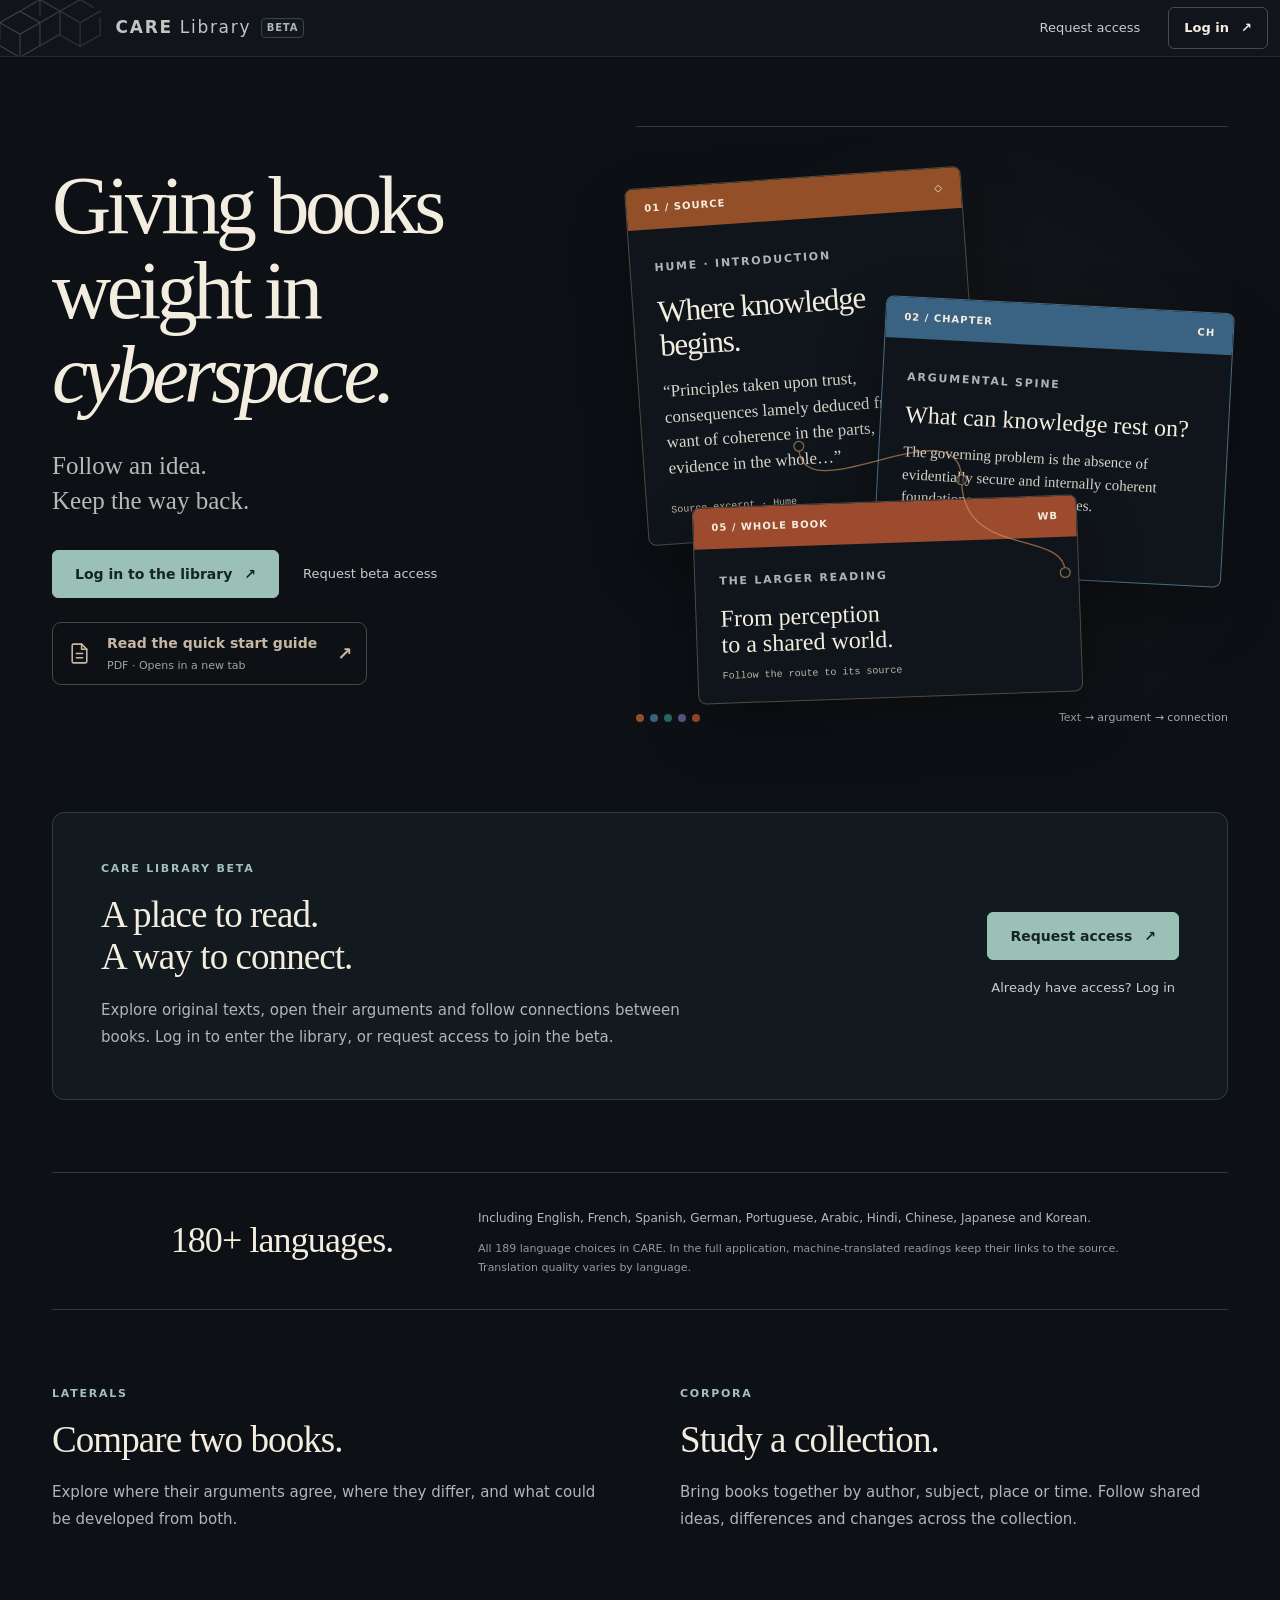
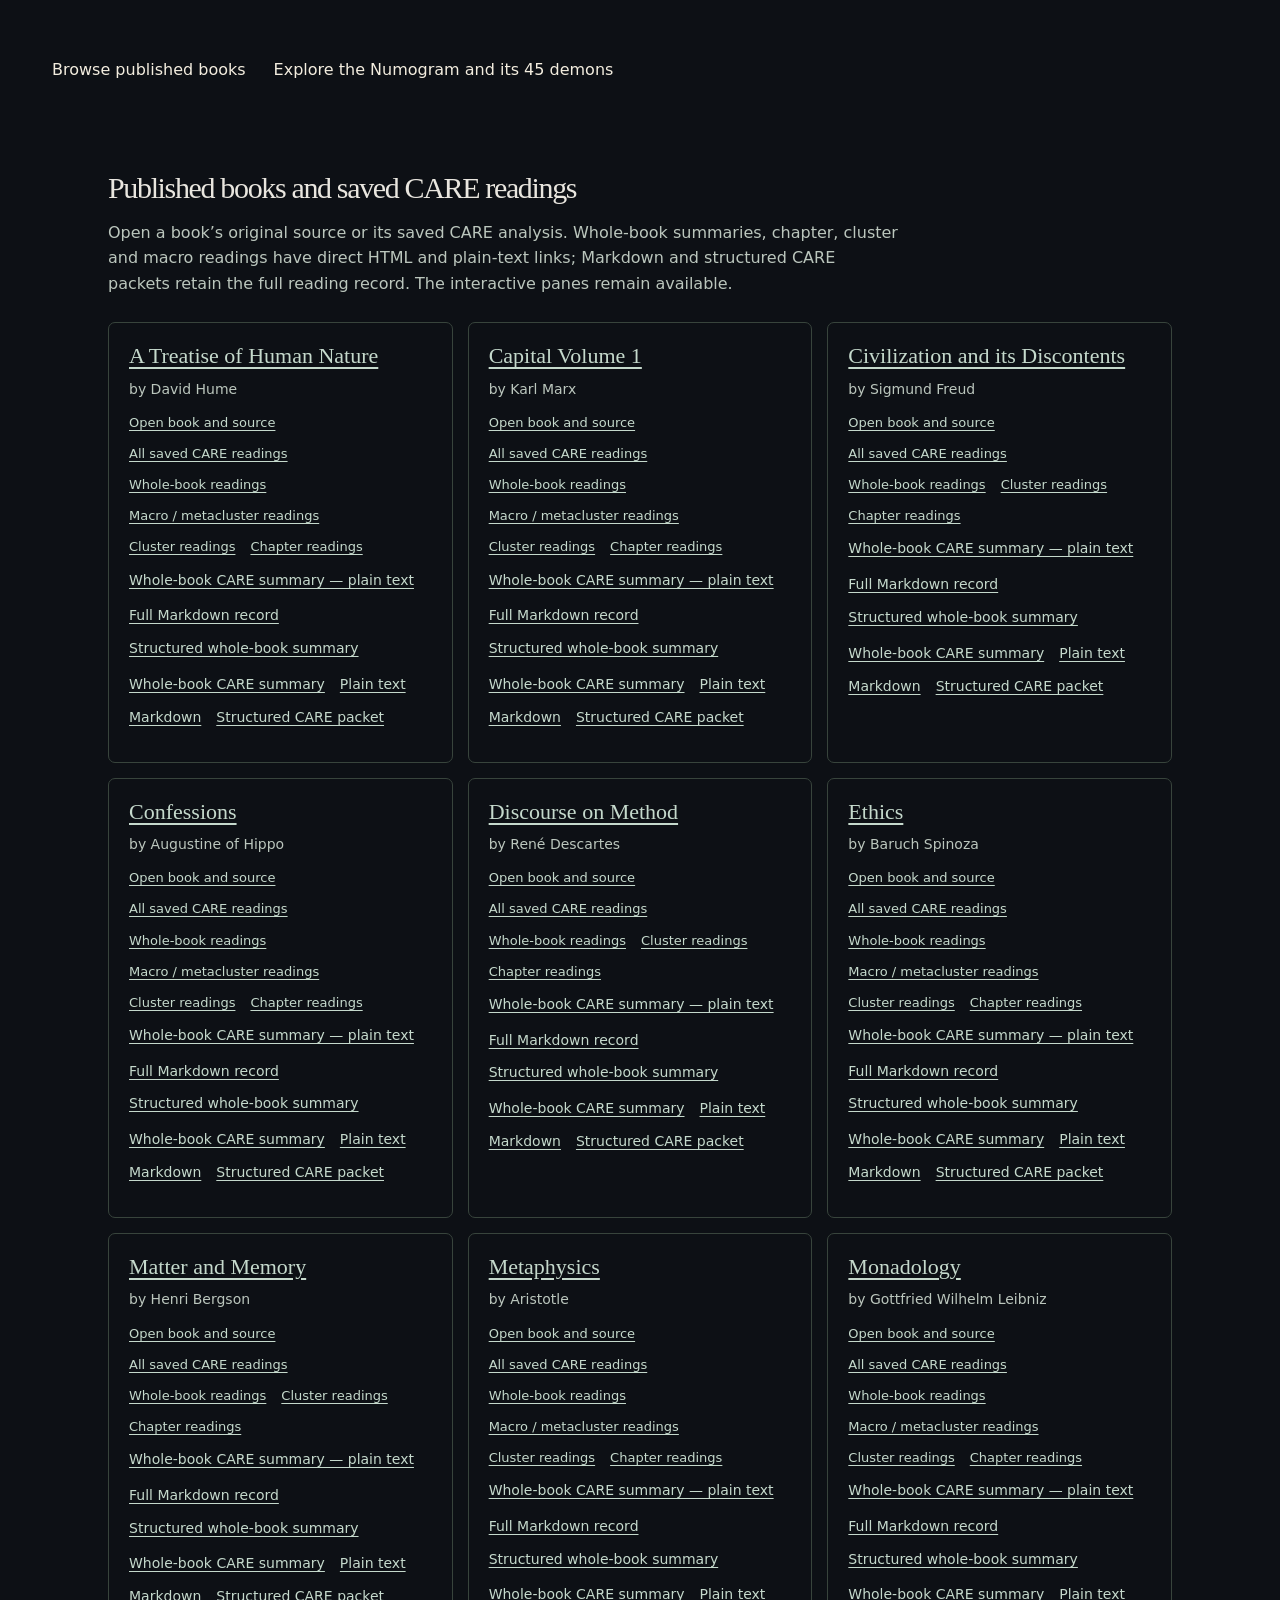
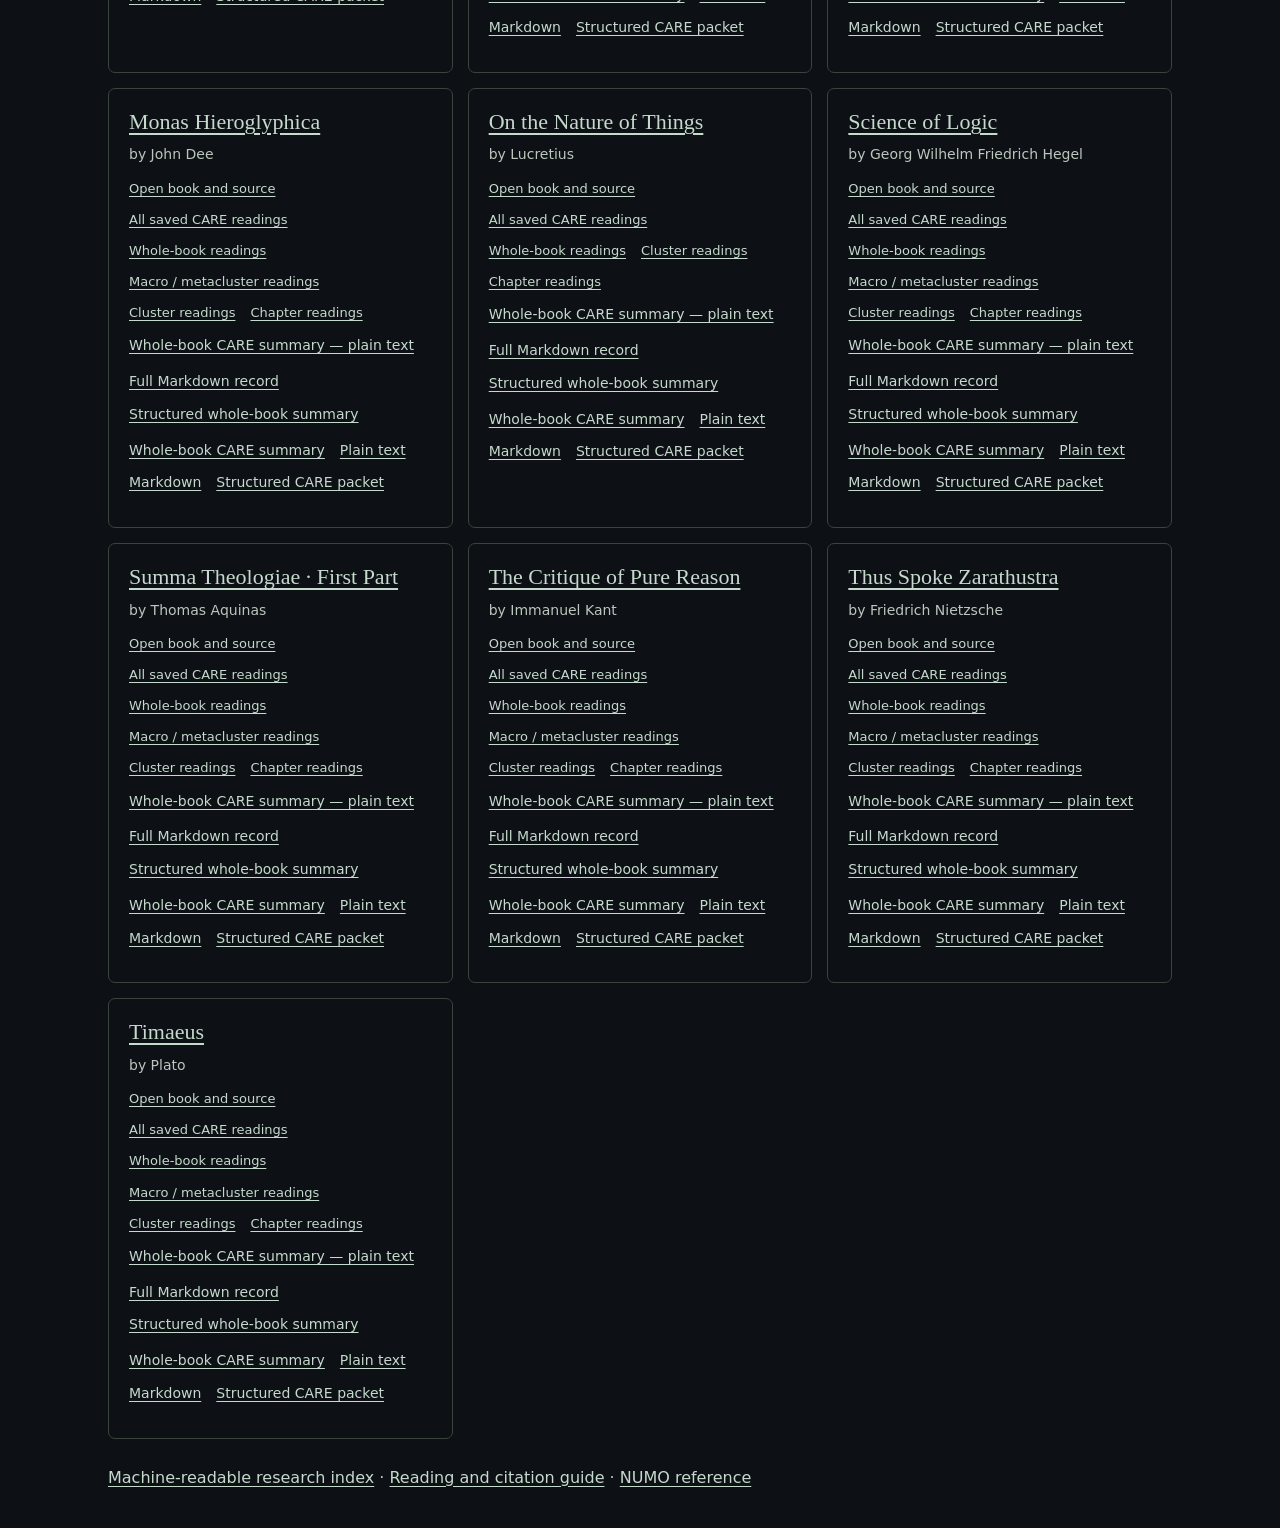
==== commit 6cdb88ae: "Stabilize mobile routes and cover library startup without removing crawler access Retain raw catalog" ====
--- a/index.html
+++ b/index.html
@@ -3,13 +3,13 @@
 <head>
 <meta charset="utf-8">
 <meta name="color-scheme" content="dark"><style>html,body{background:#0d1015;color:#ece8df;color-scheme:dark}</style><meta name="viewport" content="width=device-width, initial-scale=1">
-<title>Discover CARE — CARE Library</title>
-<meta name="description" content="A reading environment for exploring texts, arguments and connections. Discover CARE Library’s connected panes, source routes and open public-library project.">
+<title>Discover CARE Library — Philosophy and Book Readings</title>
+<meta name="description" content="Explore philosophy and theory through original texts, chapter readings, whole-book interpretations and linked source passages in CARE Library.">
 <meta name="author" content="William Proudler"><meta name="theme-color" content="#0d1015">
 <meta name="apple-mobile-web-app-capable" content="yes">
 <meta name="apple-mobile-web-app-status-bar-style" content="black">
 <link rel="canonical" href="https://carelibrary.org/">
-<meta property="og:type" content="website"><meta property="og:site_name" content="CARE Library"><meta property="og:title" content="Discover CARE — CARE Library"><meta property="og:description" content="Read the text. Open its arguments. Follow the connections."><meta property="og:url" content="https://carelibrary.org/">
+<meta property="og:type" content="website"><meta property="og:site_name" content="CARE Library"><meta property="og:title" content="Discover CARE Library — Philosophy and Book Readings"><meta property="og:description" content="Explore philosophy and theory through original texts, chapter readings, whole-book interpretations and linked source passages in CARE Library."><meta property="og:url" content="https://carelibrary.org/">
 <meta name="twitter:title" content="Discover CARE — CARE Library">
 <link rel="icon" href="/favicon.ico?v=20261022-transparent" sizes="16x16 32x32 48x48">
 <link rel="icon" href="/assets/favicon-32.png?v=20261022-transparent" type="image/png" sizes="32x32">
@@ -79,6 +79,6 @@
 <section hidden data-members-only class="shell discover-experiments-section" aria-label="Laterals and corpora"><div id="discover-experiments"></div></section>
 <section class="beta-connections shell" data-guest-only aria-label="Laterals and corpora"><div><p class="beta-eyebrow">Laterals</p><h2>Compare two books.</h2><p>Explore where their arguments agree, where they differ, and what could be developed from both.</p></div><div><p class="beta-eyebrow">Corpora</p><h2>Study a collection.</h2><p>Bring books together by author, subject, place or time. Follow shared ideas, differences and changes across the collection.</p></div></section>
 <nav class="shell" aria-label="Public reference library" style="display:flex;gap:28px;flex-wrap:wrap;padding-top:24px;padding-bottom:48px"><a href="/books/">Browse published books</a><a href="/numogram/">Explore the Numogram and its 45 demons</a></nav>
-<!-- CARE-PUBLISHED-CATALOGUE:START --><section class="care-static-catalogue" id="care-published-catalogue" aria-labelledby="care-published-catalogue-title"><h2 id="care-published-catalogue-title">Published books and saved CARE readings</h2><p>Open a book’s original source or its saved CARE analysis. Whole-book summaries, chapter, cluster and macro readings have direct HTML and plain-text links; Markdown and structured CARE packets retain the full reading record. The interactive panes remain available.</p><ul class="care-catalogue-grid"><li><article><h3><a href="/humetreatiseofhumannature">A Treatise of Human Nature</a></h3><p>by David Hume</p><nav class="care-catalogue-links" aria-label="A Treatise of Human Nature reading links"><a href="/humetreatiseofhumannature">Open book and source</a><a href="/humetreatiseofhumannature/readings/">All saved CARE readings</a><a href="/humetreatiseofhumannature/readings/wb/">Whole-book readings</a><a href="/humetreatiseofhumannature/readings/mc/">Macro / metacluster readings</a><a href="/humetreatiseofhumannature/readings/cl/">Cluster readings</a><a href="/humetreatiseofhumannature/readings/ch/">Chapter readings</a></nav><p class="care-catalogue-links"><a href="/humetreatiseofhumannature/summary.txt">Whole-book CARE summary — plain text</a></p><p class="care-catalogue-links"><a href="/humetreatiseofhumannature/summary.md">Full Markdown record</a><a href="/humetreatiseofhumannature/summary.json">Structured whole-book summary</a></p><p class="care-catalogue-links"><a href="/humetreatiseofhumannature/readings/wb/a-treatise-of-human-nature-7e39db14de38/">Whole-book CARE summary</a><a href="/humetreatiseofhumannature/readings/wb/a-treatise-of-human-nature-7e39db14de38/reading.txt">Plain text</a><a href="/humetreatiseofhumannature/readings/wb/a-treatise-of-human-nature-7e39db14de38/reading.md">Markdown</a><a href="/humetreatiseofhumannature/readings/wb/a-treatise-of-human-nature-7e39db14de38/reading.json">Structured CARE packet</a></p></article></li><li><article><h3><a href="/marxcapitalvolume1">Capital Volume 1</a></h3><p>by Karl Marx</p><nav class="care-catalogue-links" aria-label="Capital Volume 1 reading links"><a href="/marxcapitalvolume1">Open book and source</a><a href="/marxcapitalvolume1/readings/">All saved CARE readings</a><a href="/marxcapitalvolume1/readings/wb/">Whole-book readings</a><a href="/marxcapitalvolume1/readings/mc/">Macro / metacluster readings</a><a href="/marxcapitalvolume1/readings/cl/">Cluster readings</a><a href="/marxcapitalvolume1/readings/ch/">Chapter readings</a></nav><p class="care-catalogue-links"><a href="/marxcapitalvolume1/summary.txt">Whole-book CARE summary — plain text</a></p><p class="care-catalogue-links"><a href="/marxcapitalvolume1/summary.md">Full Markdown record</a><a href="/marxcapitalvolume1/summary.json">Structured whole-book summary</a></p><p class="care-catalogue-links"><a href="/marxcapitalvolume1/readings/wb/capital-volume-1-0f4abe970fea/">Whole-book CARE summary</a><a href="/marxcapitalvolume1/readings/wb/capital-volume-1-0f4abe970fea/reading.txt">Plain text</a><a href="/marxcapitalvolume1/readings/wb/capital-volume-1-0f4abe970fea/reading.md">Markdown</a><a href="/marxcapitalvolume1/readings/wb/capital-volume-1-0f4abe970fea/reading.json">Structured CARE packet</a></p></article></li><li><article><h3><a href="/freudcivilizationanditsdiscontents">Civilization and its Discontents</a></h3><p>by Sigmund Freud</p><nav class="care-catalogue-links" aria-label="Civilization and its Discontents reading links"><a href="/freudcivilizationanditsdiscontents">Open book and source</a><a href="/freudcivilizationanditsdiscontents/readings/">All saved CARE readings</a><a href="/freudcivilizationanditsdiscontents/readings/wb/">Whole-book readings</a><a href="/freudcivilizationanditsdiscontents/readings/cl/">Cluster readings</a><a href="/freudcivilizationanditsdiscontents/readings/ch/">Chapter readings</a></nav><p class="care-catalogue-links"><a href="/freudcivilizationanditsdiscontents/summary.txt">Whole-book CARE summary — plain text</a></p><p class="care-catalogue-links"><a href="/freudcivilizationanditsdiscontents/summary.md">Full Markdown record</a><a href="/freudcivilizationanditsdiscontents/summary.json">Structured whole-book summary</a></p><p class="care-catalogue-links"><a href="/freudcivilizationanditsdiscontents/readings/wb/civilization-and-its-discontents-1930-ocr-review-55951bd44d68/">Whole-book CARE summary</a><a href="/freudcivilizationanditsdiscontents/readings/wb/civilization-and-its-discontents-1930-ocr-review-55951bd44d68/reading.txt">Plain text</a><a href="/freudcivilizationanditsdiscontents/readings/wb/civilization-and-its-discontents-1930-ocr-review-55951bd44d68/reading.md">Markdown</a><a href="/freudcivilizationanditsdiscontents/readings/wb/civilization-and-its-discontents-1930-ocr-review-55951bd44d68/reading.json">Structured CARE packet</a></p></article></li><li><article><h3><a href="/augustineconfessions">Confessions</a></h3><p>by Augustine of Hippo</p><nav class="care-catalogue-links" aria-label="Confessions reading links"><a href="/augustineconfessions">Open book and source</a><a href="/augustineconfessions/readings/">All saved CARE readings</a><a href="/augustineconfessions/readings/wb/">Whole-book readings</a><a href="/augustineconfessions/readings/mc/">Macro / metacluster readings</a><a href="/augustineconfessions/readings/cl/">Cluster readings</a><a href="/augustineconfessions/readings/ch/">Chapter readings</a></nav><p class="care-catalogue-links"><a href="/augustineconfessions/summary.txt">Whole-book CARE summary — plain text</a></p><p class="care-catalogue-links"><a href="/augustineconfessions/summary.md">Full Markdown record</a><a href="/augustineconfessions/summary.json">Structured whole-book summary</a></p><p class="care-catalogue-links"><a href="/augustineconfessions/readings/wb/confessions-f7e2f5794d31/">Whole-book CARE summary</a><a href="/augustineconfessions/readings/wb/confessions-f7e2f5794d31/reading.txt">Plain text</a><a href="/augustineconfessions/readings/wb/confessions-f7e2f5794d31/reading.md">Markdown</a><a href="/augustineconfessions/readings/wb/confessions-f7e2f5794d31/reading.json">Structured CARE packet</a></p></article></li><li><article><h3><a href="/descartesdiscourseonmethod">Discourse on Method</a></h3><p>by René Descartes</p><nav class="care-catalogue-links" aria-label="Discourse on Method reading links"><a href="/descartesdiscourseonmethod">Open book and source</a><a href="/descartesdiscourseonmethod/readings/">All saved CARE readings</a><a href="/descartesdiscourseonmethod/readings/wb/">Whole-book readings</a><a href="/descartesdiscourseonmethod/readings/cl/">Cluster readings</a><a href="/descartesdiscourseonmethod/readings/ch/">Chapter readings</a></nav><p class="care-catalogue-links"><a href="/descartesdiscourseonmethod/summary.txt">Whole-book CARE summary — plain text</a></p><p class="care-catalogue-links"><a href="/descartesdiscourseonmethod/summary.md">Full Markdown record</a><a href="/descartesdiscourseonmethod/summary.json">Structured whole-book summary</a></p><p class="care-catalogue-links"><a href="/descartesdiscourseonmethod/readings/wb/discourse-on-method-6b303145067d/">Whole-book CARE summary</a><a href="/descartesdiscourseonmethod/readings/wb/discourse-on-method-6b303145067d/reading.txt">Plain text</a><a href="/descartesdiscourseonmethod/readings/wb/discourse-on-method-6b303145067d/reading.md">Markdown</a><a href="/descartesdiscourseonmethod/readings/wb/discourse-on-method-6b303145067d/reading.json">Structured CARE packet</a></p></article></li><li><article><h3><a href="/spinozaethics">Ethics</a></h3><p>by Baruch Spinoza</p><nav class="care-catalogue-links" aria-label="Ethics reading links"><a href="/spinozaethics">Open book and source</a><a href="/spinozaethics/readings/">All saved CARE readings</a><a href="/spinozaethics/readings/wb/">Whole-book readings</a><a href="/spinozaethics/readings/mc/">Macro / metacluster readings</a><a href="/spinozaethics/readings/cl/">Cluster readings</a><a href="/spinozaethics/readings/ch/">Chapter readings</a></nav><p class="care-catalogue-links"><a href="/spinozaethics/summary.txt">Whole-book CARE summary — plain text</a></p><p class="care-catalogue-links"><a href="/spinozaethics/summary.md">Full Markdown record</a><a href="/spinozaethics/summary.json">Structured whole-book summary</a></p><p class="care-catalogue-links"><a href="/spinozaethics/readings/wb/ethics-ea9659c899f3/">Whole-book CARE summary</a><a href="/spinozaethics/readings/wb/ethics-ea9659c899f3/reading.txt">Plain text</a><a href="/spinozaethics/readings/wb/ethics-ea9659c899f3/reading.md">Markdown</a><a href="/spinozaethics/readings/wb/ethics-ea9659c899f3/reading.json">Structured CARE packet</a></p></article></li><li><article><h3><a href="/bergsonmatterandmemory">Matter and Memory</a></h3><p>by Henri Bergson</p><nav class="care-catalogue-links" aria-label="Matter and Memory reading links"><a href="/bergsonmatterandmemory">Open book and source</a><a href="/bergsonmatterandmemory/readings/">All saved CARE readings</a><a href="/bergsonmatterandmemory/readings/wb/">Whole-book readings</a><a href="/bergsonmatterandmemory/readings/cl/">Cluster readings</a><a href="/bergsonmatterandmemory/readings/ch/">Chapter readings</a></nav><p class="care-catalogue-links"><a href="/bergsonmatterandmemory/summary.txt">Whole-book CARE summary — plain text</a></p><p class="care-catalogue-links"><a href="/bergsonmatterandmemory/summary.md">Full Markdown record</a><a href="/bergsonmatterandmemory/summary.json">Structured whole-book summary</a></p><p class="care-catalogue-links"><a href="/bergsonmatterandmemory/readings/wb/matter-and-memory-10152e02bbf9/">Whole-book CARE summary</a><a href="/bergsonmatterandmemory/readings/wb/matter-and-memory-10152e02bbf9/reading.txt">Plain text</a><a href="/bergsonmatterandmemory/readings/wb/matter-and-memory-10152e02bbf9/reading.md">Markdown</a><a href="/bergsonmatterandmemory/readings/wb/matter-and-memory-10152e02bbf9/reading.json">Structured CARE packet</a></p></article></li><li><article><h3><a href="/aristotlemetaphysics">Metaphysics</a></h3><p>by Aristotle</p><nav class="care-catalogue-links" aria-label="Metaphysics reading links"><a href="/aristotlemetaphysics">Open book and source</a><a href="/aristotlemetaphysics/readings/">All saved CARE readings</a><a href="/aristotlemetaphysics/readings/wb/">Whole-book readings</a><a href="/aristotlemetaphysics/readings/mc/">Macro / metacluster readings</a><a href="/aristotlemetaphysics/readings/cl/">Cluster readings</a><a href="/aristotlemetaphysics/readings/ch/">Chapter readings</a></nav><p class="care-catalogue-links"><a href="/aristotlemetaphysics/summary.txt">Whole-book CARE summary — plain text</a></p><p class="care-catalogue-links"><a href="/aristotlemetaphysics/summary.md">Full Markdown record</a><a href="/aristotlemetaphysics/summary.json">Structured whole-book summary</a></p><p class="care-catalogue-links"><a href="/aristotlemetaphysics/readings/wb/metaphysics-0c17fce12733/">Whole-book CARE summary</a><a href="/aristotlemetaphysics/readings/wb/metaphysics-0c17fce12733/reading.txt">Plain text</a><a href="/aristotlemetaphysics/readings/wb/metaphysics-0c17fce12733/reading.md">Markdown</a><a href="/aristotlemetaphysics/readings/wb/metaphysics-0c17fce12733/reading.json">Structured CARE packet</a></p></article></li><li><article><h3><a href="/deemonashieroglyphica">Monas Hieroglyphica</a></h3><p>by John Dee</p><nav class="care-catalogue-links" aria-label="Monas Hieroglyphica reading links"><a href="/deemonashieroglyphica">Open book and source</a><a href="/deemonashieroglyphica/readings/">All saved CARE readings</a><a href="/deemonashieroglyphica/readings/wb/">Whole-book readings</a><a href="/deemonashieroglyphica/readings/mc/">Macro / metacluster readings</a><a href="/deemonashieroglyphica/readings/cl/">Cluster readings</a><a href="/deemonashieroglyphica/readings/ch/">Chapter readings</a></nav><p class="care-catalogue-links"><a href="/deemonashieroglyphica/summary.txt">Whole-book CARE summary — plain text</a></p><p class="care-catalogue-links"><a href="/deemonashieroglyphica/summary.md">Full Markdown record</a><a href="/deemonashieroglyphica/summary.json">Structured whole-book summary</a></p><p class="care-catalogue-links"><a href="/deemonashieroglyphica/readings/wb/the-hieroglyphic-monad-7b44f7a14374/">Whole-book CARE summary</a><a href="/deemonashieroglyphica/readings/wb/the-hieroglyphic-monad-7b44f7a14374/reading.txt">Plain text</a><a href="/deemonashieroglyphica/readings/wb/the-hieroglyphic-monad-7b44f7a14374/reading.md">Markdown</a><a href="/deemonashieroglyphica/readings/wb/the-hieroglyphic-monad-7b44f7a14374/reading.json">Structured CARE packet</a></p></article></li><li><article><h3><a href="/lucretiusonthenatureofthings">On the Nature of Things</a></h3><p>by Lucretius</p><nav class="care-catalogue-links" aria-label="On the Nature of Things reading links"><a href="/lucretiusonthenatureofthings">Open book and source</a><a href="/lucretiusonthenatureofthings/readings/">All saved CARE readings</a><a href="/lucretiusonthenatureofthings/readings/wb/">Whole-book readings</a><a href="/lucretiusonthenatureofthings/readings/cl/">Cluster readings</a><a href="/lucretiusonthenatureofthings/readings/ch/">Chapter readings</a></nav><p class="care-catalogue-links"><a href="/lucretiusonthenatureofthings/summary.txt">Whole-book CARE summary — plain text</a></p><p class="care-catalogue-links"><a href="/lucretiusonthenatureofthings/summary.md">Full Markdown record</a><a href="/lucretiusonthenatureofthings/summary.json">Structured whole-book summary</a></p><p class="care-catalogue-links"><a href="/lucretiusonthenatureofthings/readings/wb/on-the-nature-of-things-9f1d8904e19b/">Whole-book CARE summary</a><a href="/lucretiusonthenatureofthings/readings/wb/on-the-nature-of-things-9f1d8904e19b/reading.txt">Plain text</a><a href="/lucretiusonthenatureofthings/readings/wb/on-the-nature-of-things-9f1d8904e19b/reading.md">Markdown</a><a href="/lucretiusonthenatureofthings/readings/wb/on-the-nature-of-things-9f1d8904e19b/reading.json">Structured CARE packet</a></p></article></li><li><article><h3><a href="/hegelscienceoflogic">Science of Logic</a></h3><p>by Georg Wilhelm Friedrich Hegel</p><nav class="care-catalogue-links" aria-label="Science of Logic reading links"><a href="/hegelscienceoflogic">Open book and source</a><a href="/hegelscienceoflogic/readings/">All saved CARE readings</a><a href="/hegelscienceoflogic/readings/wb/">Whole-book readings</a><a href="/hegelscienceoflogic/readings/mc/">Macro / metacluster readings</a><a href="/hegelscienceoflogic/readings/cl/">Cluster readings</a><a href="/hegelscienceoflogic/readings/ch/">Chapter readings</a></nav><p class="care-catalogue-links"><a href="/hegelscienceoflogic/summary.txt">Whole-book CARE summary — plain text</a></p><p class="care-catalogue-links"><a href="/hegelscienceoflogic/summary.md">Full Markdown record</a><a href="/hegelscienceoflogic/summary.json">Structured whole-book summary</a></p><p class="care-catalogue-links"><a href="/hegelscienceoflogic/readings/wb/science-of-logic-c27a87042805/">Whole-book CARE summary</a><a href="/hegelscienceoflogic/readings/wb/science-of-logic-c27a87042805/reading.txt">Plain text</a><a href="/hegelscienceoflogic/readings/wb/science-of-logic-c27a87042805/reading.md">Markdown</a><a href="/hegelscienceoflogic/readings/wb/science-of-logic-c27a87042805/reading.json">Structured CARE packet</a></p></article></li><li><article><h3><a href="/aquinassummatheologiaefirstpart">Summa Theologiae · First Part</a></h3><p>by Thomas Aquinas</p><nav class="care-catalogue-links" aria-label="Summa Theologiae · First Part reading links"><a href="/aquinassummatheologiaefirstpart">Open book and source</a><a href="/aquinassummatheologiaefirstpart/readings/">All saved CARE readings</a><a href="/aquinassummatheologiaefirstpart/readings/wb/">Whole-book readings</a><a href="/aquinassummatheologiaefirstpart/readings/mc/">Macro / metacluster readings</a><a href="/aquinassummatheologiaefirstpart/readings/cl/">Cluster readings</a><a href="/aquinassummatheologiaefirstpart/readings/ch/">Chapter readings</a></nav><p class="care-catalogue-links"><a href="/aquinassummatheologiaefirstpart/summary.txt">Whole-book CARE summary — plain text</a></p><p class="care-catalogue-links"><a href="/aquinassummatheologiaefirstpart/summary.md">Full Markdown record</a><a href="/aquinassummatheologiaefirstpart/summary.json">Structured whole-book summary</a></p><p class="care-catalogue-links"><a href="/aquinassummatheologiaefirstpart/readings/wb/summa-theologiae-first-part-e8eebd9273e7/">Whole-book CARE summary</a><a href="/aquinassummatheologiaefirstpart/readings/wb/summa-theologiae-first-part-e8eebd9273e7/reading.txt">Plain text</a><a href="/aquinassummatheologiaefirstpart/readings/wb/summa-theologiae-first-part-e8eebd9273e7/reading.md">Markdown</a><a href="/aquinassummatheologiaefirstpart/readings/wb/summa-theologiae-first-part-e8eebd9273e7/reading.json">Structured CARE packet</a></p></article></li><li><article><h3><a href="/kantcritiqueofpurereason">The Critique of Pure Reason</a></h3><p>by Immanuel Kant</p><nav class="care-catalogue-links" aria-label="The Critique of Pure Reason reading links"><a href="/kantcritiqueofpurereason">Open book and source</a><a href="/kantcritiqueofpurereason/readings/">All saved CARE readings</a><a href="/kantcritiqueofpurereason/readings/wb/">Whole-book readings</a><a href="/kantcritiqueofpurereason/readings/mc/">Macro / metacluster readings</a><a href="/kantcritiqueofpurereason/readings/cl/">Cluster readings</a><a href="/kantcritiqueofpurereason/readings/ch/">Chapter readings</a></nav><p class="care-catalogue-links"><a href="/kantcritiqueofpurereason/summary.txt">Whole-book CARE summary — plain text</a></p><p class="care-catalogue-links"><a href="/kantcritiqueofpurereason/summary.md">Full Markdown record</a><a href="/kantcritiqueofpurereason/summary.json">Structured whole-book summary</a></p><p class="care-catalogue-links"><a href="/kantcritiqueofpurereason/readings/wb/the-critique-of-pure-reason-d79383466498/">Whole-book CARE summary</a><a href="/kantcritiqueofpurereason/readings/wb/the-critique-of-pure-reason-d79383466498/reading.txt">Plain text</a><a href="/kantcritiqueofpurereason/readings/wb/the-critique-of-pure-reason-d79383466498/reading.md">Markdown</a><a href="/kantcritiqueofpurereason/readings/wb/the-critique-of-pure-reason-d79383466498/reading.json">Structured CARE packet</a></p></article></li><li><article><h3><a href="/nietzschethusspokezarathustra">Thus Spoke Zarathustra</a></h3><p>by Friedrich Nietzsche</p><nav class="care-catalogue-links" aria-label="Thus Spoke Zarathustra reading links"><a href="/nietzschethusspokezarathustra">Open book and source</a><a href="/nietzschethusspokezarathustra/readings/">All saved CARE readings</a><a href="/nietzschethusspokezarathustra/readings/wb/">Whole-book readings</a><a href="/nietzschethusspokezarathustra/readings/mc/">Macro / metacluster readings</a><a href="/nietzschethusspokezarathustra/readings/cl/">Cluster readings</a><a href="/nietzschethusspokezarathustra/readings/ch/">Chapter readings</a></nav><p class="care-catalogue-links"><a href="/nietzschethusspokezarathustra/summary.txt">Whole-book CARE summary — plain text</a></p><p class="care-catalogue-links"><a href="/nietzschethusspokezarathustra/summary.md">Full Markdown record</a><a href="/nietzschethusspokezarathustra/summary.json">Structured whole-book summary</a></p><p class="care-catalogue-links"><a href="/nietzschethusspokezarathustra/readings/wb/thus-spoke-zarathustra-9925e0daa0ad/">Whole-book CARE summary</a><a href="/nietzschethusspokezarathustra/readings/wb/thus-spoke-zarathustra-9925e0daa0ad/reading.txt">Plain text</a><a href="/nietzschethusspokezarathustra/readings/wb/thus-spoke-zarathustra-9925e0daa0ad/reading.md">Markdown</a><a href="/nietzschethusspokezarathustra/readings/wb/thus-spoke-zarathustra-9925e0daa0ad/reading.json">Structured CARE packet</a></p></article></li><li><article><h3><a href="/platotimaeus">Timaeus</a></h3><p>by Plato</p><nav class="care-catalogue-links" aria-label="Timaeus reading links"><a href="/platotimaeus">Open book and source</a><a href="/platotimaeus/readings/">All saved CARE readings</a><a href="/platotimaeus/readings/wb/">Whole-book readings</a><a href="/platotimaeus/readings/mc/">Macro / metacluster readings</a><a href="/platotimaeus/readings/cl/">Cluster readings</a><a href="/platotimaeus/readings/ch/">Chapter readings</a></nav><p class="care-catalogue-links"><a href="/platotimaeus/summary.txt">Whole-book CARE summary — plain text</a></p><p class="care-catalogue-links"><a href="/platotimaeus/summary.md">Full Markdown record</a><a href="/platotimaeus/summary.json">Structured whole-book summary</a></p><p class="care-catalogue-links"><a href="/platotimaeus/readings/wb/timaeus-7a9823dd313b/">Whole-book CARE summary</a><a href="/platotimaeus/readings/wb/timaeus-7a9823dd313b/reading.txt">Plain text</a><a href="/platotimaeus/readings/wb/timaeus-7a9823dd313b/reading.md">Markdown</a><a href="/platotimaeus/readings/wb/timaeus-7a9823dd313b/reading.json">Structured CARE packet</a></p></article></li></ul><p><a href="/research-index.json">Machine-readable research index</a> · <a href="/llms.txt">Reading and citation guide</a> · <a href="/numogram/">NUMO reference</a></p></section><!-- CARE-PUBLISHED-CATALOGUE:END --></main>
+<!-- CARE-PUBLISHED-CATALOGUE:START --><section class="care-static-catalogue" id="care-published-catalogue" aria-labelledby="care-published-catalogue-title"><h2 id="care-published-catalogue-title">Published books and saved CARE readings</h2><p>Open a book’s original source or its saved CARE analysis. Whole-book summaries, chapter, cluster and macro readings have direct HTML and plain-text links; Markdown and structured CARE packets retain the full reading record. The interactive panes remain available.</p><ul class="care-catalogue-grid"><li><article><h3><a href="/humetreatiseofhumannature">A Treatise of Human Nature</a></h3><p>by David Hume</p><nav class="care-catalogue-links" aria-label="A Treatise of Human Nature reading links"><a href="/humetreatiseofhumannature">Open book and source</a><a href="/humetreatiseofhumannature/readings/">All saved CARE readings</a><a href="/humetreatiseofhumannature/readings/wb/">Whole-book readings</a><a href="/humetreatiseofhumannature/readings/mc/">Macro / metacluster readings</a><a href="/humetreatiseofhumannature/readings/cl/">Cluster readings</a><a href="/humetreatiseofhumannature/readings/ch/">Chapter readings</a></nav><p class="care-catalogue-links"><a href="/humetreatiseofhumannature/summary.txt">Whole-book CARE summary — plain text</a></p><p class="care-catalogue-links"><a href="/humetreatiseofhumannature/summary.md">Full Markdown record</a><a href="/humetreatiseofhumannature/summary.json">Structured whole-book summary</a></p><p class="care-catalogue-links"><a href="/humetreatiseofhumannature/readings/wb/a-treatise-of-human-nature-7e39db14de38/">Whole-book CARE summary</a><a href="/humetreatiseofhumannature/readings/wb/a-treatise-of-human-nature-7e39db14de38/reading.txt">Plain text</a><a href="/humetreatiseofhumannature/readings/wb/a-treatise-of-human-nature-7e39db14de38/reading.md">Markdown</a><a href="/humetreatiseofhumannature/readings/wb/a-treatise-of-human-nature-7e39db14de38/reading.json">Structured CARE packet</a></p></article></li><li><article><h3><a href="/marxcapitalvolume1">Capital Volume 1</a></h3><p>by Karl Marx</p><nav class="care-catalogue-links" aria-label="Capital Volume 1 reading links"><a href="/marxcapitalvolume1">Open book and source</a><a href="/marxcapitalvolume1/readings/">All saved CARE readings</a><a href="/marxcapitalvolume1/readings/wb/">Whole-book readings</a><a href="/marxcapitalvolume1/readings/mc/">Macro / metacluster readings</a><a href="/marxcapitalvolume1/readings/cl/">Cluster readings</a><a href="/marxcapitalvolume1/readings/ch/">Chapter readings</a></nav><p class="care-catalogue-links"><a href="/marxcapitalvolume1/summary.txt">Whole-book CARE summary — plain text</a></p><p class="care-catalogue-links"><a href="/marxcapitalvolume1/summary.md">Full Markdown record</a><a href="/marxcapitalvolume1/summary.json">Structured whole-book summary</a></p><p class="care-catalogue-links"><a href="/marxcapitalvolume1/readings/wb/capital-volume-1-0f4abe970fea/">Whole-book CARE summary</a><a href="/marxcapitalvolume1/readings/wb/capital-volume-1-0f4abe970fea/reading.txt">Plain text</a><a href="/marxcapitalvolume1/readings/wb/capital-volume-1-0f4abe970fea/reading.md">Markdown</a><a href="/marxcapitalvolume1/readings/wb/capital-volume-1-0f4abe970fea/reading.json">Structured CARE packet</a></p></article></li><li><article><h3><a href="/freudcivilizationanditsdiscontents">Civilization and its Discontents</a></h3><p>by Sigmund Freud</p><nav class="care-catalogue-links" aria-label="Civilization and its Discontents reading links"><a href="/freudcivilizationanditsdiscontents">Open book and source</a><a href="/freudcivilizationanditsdiscontents/readings/">All saved CARE readings</a><a href="/freudcivilizationanditsdiscontents/readings/wb/">Whole-book readings</a><a href="/freudcivilizationanditsdiscontents/readings/cl/">Cluster readings</a><a href="/freudcivilizationanditsdiscontents/readings/ch/">Chapter readings</a></nav><p class="care-catalogue-links"><a href="/freudcivilizationanditsdiscontents/summary.txt">Whole-book CARE summary — plain text</a></p><p class="care-catalogue-links"><a href="/freudcivilizationanditsdiscontents/summary.md">Full Markdown record</a><a href="/freudcivilizationanditsdiscontents/summary.json">Structured whole-book summary</a></p><p class="care-catalogue-links"><a href="/freudcivilizationanditsdiscontents/readings/wb/civilization-and-its-discontents-1930-ocr-review-55951bd44d68/">Whole-book CARE summary</a><a href="/freudcivilizationanditsdiscontents/readings/wb/civilization-and-its-discontents-1930-ocr-review-55951bd44d68/reading.txt">Plain text</a><a href="/freudcivilizationanditsdiscontents/readings/wb/civilization-and-its-discontents-1930-ocr-review-55951bd44d68/reading.md">Markdown</a><a href="/freudcivilizationanditsdiscontents/readings/wb/civilization-and-its-discontents-1930-ocr-review-55951bd44d68/reading.json">Structured CARE packet</a></p></article></li><li><article><h3><a href="/augustineconfessions">Confessions</a></h3><p>by Augustine of Hippo</p><nav class="care-catalogue-links" aria-label="Confessions reading links"><a href="/augustineconfessions">Open book and source</a><a href="/augustineconfessions/readings/">All saved CARE readings</a><a href="/augustineconfessions/readings/wb/">Whole-book readings</a><a href="/augustineconfessions/readings/mc/">Macro / metacluster readings</a><a href="/augustineconfessions/readings/cl/">Cluster readings</a><a href="/augustineconfessions/readings/ch/">Chapter readings</a></nav><p class="care-catalogue-links"><a href="/augustineconfessions/summary.txt">Whole-book CARE summary — plain text</a></p><p class="care-catalogue-links"><a href="/augustineconfessions/summary.md">Full Markdown record</a><a href="/augustineconfessions/summary.json">Structured whole-book summary</a></p><p class="care-catalogue-links"><a href="/augustineconfessions/readings/wb/confessions-f7e2f5794d31/">Whole-book CARE summary</a><a href="/augustineconfessions/readings/wb/confessions-f7e2f5794d31/reading.txt">Plain text</a><a href="/augustineconfessions/readings/wb/confessions-f7e2f5794d31/reading.md">Markdown</a><a href="/augustineconfessions/readings/wb/confessions-f7e2f5794d31/reading.json">Structured CARE packet</a></p></article></li><li><article><h3><a href="/descartesdiscourseonmethod">Discourse on Method</a></h3><p>by René Descartes</p><nav class="care-catalogue-links" aria-label="Discourse on Method reading links"><a href="/descartesdiscourseonmethod">Open book and source</a><a href="/descartesdiscourseonmethod/readings/">All saved CARE readings</a><a href="/descartesdiscourseonmethod/readings/wb/">Whole-book readings</a><a href="/descartesdiscourseonmethod/readings/cl/">Cluster readings</a><a href="/descartesdiscourseonmethod/readings/ch/">Chapter readings</a></nav><p class="care-catalogue-links"><a href="/descartesdiscourseonmethod/summary.txt">Whole-book CARE summary — plain text</a></p><p class="care-catalogue-links"><a href="/descartesdiscourseonmethod/summary.md">Full Markdown record</a><a href="/descartesdiscourseonmethod/summary.json">Structured whole-book summary</a></p><p class="care-catalogue-links"><a href="/descartesdiscourseonmethod/readings/wb/discourse-on-method-6b303145067d/">Whole-book CARE summary</a><a href="/descartesdiscourseonmethod/readings/wb/discourse-on-method-6b303145067d/reading.txt">Plain text</a><a href="/descartesdiscourseonmethod/readings/wb/discourse-on-method-6b303145067d/reading.md">Markdown</a><a href="/descartesdiscourseonmethod/readings/wb/discourse-on-method-6b303145067d/reading.json">Structured CARE packet</a></p></article></li><li><article><h3><a href="/spinozaethics">Ethics</a></h3><p>by Baruch Spinoza</p><nav class="care-catalogue-links" aria-label="Ethics reading links"><a href="/spinozaethics">Open book and source</a><a href="/spinozaethics/readings/">All saved CARE readings</a><a href="/spinozaethics/readings/wb/">Whole-book readings</a><a href="/spinozaethics/readings/mc/">Macro / metacluster readings</a><a href="/spinozaethics/readings/cl/">Cluster readings</a><a href="/spinozaethics/readings/ch/">Chapter readings</a></nav><p class="care-catalogue-links"><a href="/spinozaethics/summary.txt">Whole-book CARE summary — plain text</a></p><p class="care-catalogue-links"><a href="/spinozaethics/summary.md">Full Markdown record</a><a href="/spinozaethics/summary.json">Structured whole-book summary</a></p><p class="care-catalogue-links"><a href="/spinozaethics/readings/wb/ethics-ea9659c899f3/">Whole-book CARE summary</a><a href="/spinozaethics/readings/wb/ethics-ea9659c899f3/reading.txt">Plain text</a><a href="/spinozaethics/readings/wb/ethics-ea9659c899f3/reading.md">Markdown</a><a href="/spinozaethics/readings/wb/ethics-ea9659c899f3/reading.json">Structured CARE packet</a></p></article></li><li><article><h3><a href="/bergsonmatterandmemory">Matter and Memory</a></h3><p>by Henri Bergson</p><nav class="care-catalogue-links" aria-label="Matter and Memory reading links"><a href="/bergsonmatterandmemory">Open book and source</a><a href="/bergsonmatterandmemory/readings/">All saved CARE readings</a><a href="/bergsonmatterandmemory/readings/wb/">Whole-book readings</a><a href="/bergsonmatterandmemory/readings/cl/">Cluster readings</a><a href="/bergsonmatterandmemory/readings/ch/">Chapter readings</a></nav><p class="care-catalogue-links"><a href="/bergsonmatterandmemory/summary.txt">Whole-book CARE summary — plain text</a></p><p class="care-catalogue-links"><a href="/bergsonmatterandmemory/summary.md">Full Markdown record</a><a href="/bergsonmatterandmemory/summary.json">Structured whole-book summary</a></p><p class="care-catalogue-links"><a href="/bergsonmatterandmemory/readings/wb/matter-and-memory-10152e02bbf9/">Whole-book CARE summary</a><a href="/bergsonmatterandmemory/readings/wb/matter-and-memory-10152e02bbf9/reading.txt">Plain text</a><a href="/bergsonmatterandmemory/readings/wb/matter-and-memory-10152e02bbf9/reading.md">Markdown</a><a href="/bergsonmatterandmemory/readings/wb/matter-and-memory-10152e02bbf9/reading.json">Structured CARE packet</a></p></article></li><li><article><h3><a href="/aristotlemetaphysics">Metaphysics</a></h3><p>by Aristotle</p><nav class="care-catalogue-links" aria-label="Metaphysics reading links"><a href="/aristotlemetaphysics">Open book and source</a><a href="/aristotlemetaphysics/readings/">All saved CARE readings</a><a href="/aristotlemetaphysics/readings/wb/">Whole-book readings</a><a href="/aristotlemetaphysics/readings/mc/">Macro / metacluster readings</a><a href="/aristotlemetaphysics/readings/cl/">Cluster readings</a><a href="/aristotlemetaphysics/readings/ch/">Chapter readings</a></nav><p class="care-catalogue-links"><a href="/aristotlemetaphysics/summary.txt">Whole-book CARE summary — plain text</a></p><p class="care-catalogue-links"><a href="/aristotlemetaphysics/summary.md">Full Markdown record</a><a href="/aristotlemetaphysics/summary.json">Structured whole-book summary</a></p><p class="care-catalogue-links"><a href="/aristotlemetaphysics/readings/wb/metaphysics-0c17fce12733/">Whole-book CARE summary</a><a href="/aristotlemetaphysics/readings/wb/metaphysics-0c17fce12733/reading.txt">Plain text</a><a href="/aristotlemetaphysics/readings/wb/metaphysics-0c17fce12733/reading.md">Markdown</a><a href="/aristotlemetaphysics/readings/wb/metaphysics-0c17fce12733/reading.json">Structured CARE packet</a></p></article></li><li><article><h3><a href="/leibnizmonadology">Monadology</a></h3><p>by Gottfried Wilhelm Leibniz</p><nav class="care-catalogue-links" aria-label="Monadology reading links"><a href="/leibnizmonadology">Open book and source</a><a href="/leibnizmonadology/readings/">All saved CARE readings</a><a href="/leibnizmonadology/readings/wb/">Whole-book readings</a><a href="/leibnizmonadology/readings/mc/">Macro / metacluster readings</a><a href="/leibnizmonadology/readings/cl/">Cluster readings</a><a href="/leibnizmonadology/readings/ch/">Chapter readings</a></nav><p class="care-catalogue-links"><a href="/leibnizmonadology/summary.txt">Whole-book CARE summary — plain text</a></p><p class="care-catalogue-links"><a href="/leibnizmonadology/summary.md">Full Markdown record</a><a href="/leibnizmonadology/summary.json">Structured whole-book summary</a></p><p class="care-catalogue-links"><a href="/leibnizmonadology/readings/wb/monadology-fd026bc92ab0/">Whole-book CARE summary</a><a href="/leibnizmonadology/readings/wb/monadology-fd026bc92ab0/reading.txt">Plain text</a><a href="/leibnizmonadology/readings/wb/monadology-fd026bc92ab0/reading.md">Markdown</a><a href="/leibnizmonadology/readings/wb/monadology-fd026bc92ab0/reading.json">Structured CARE packet</a></p></article></li><li><article><h3><a href="/deemonashieroglyphica">Monas Hieroglyphica</a></h3><p>by John Dee</p><nav class="care-catalogue-links" aria-label="Monas Hieroglyphica reading links"><a href="/deemonashieroglyphica">Open book and source</a><a href="/deemonashieroglyphica/readings/">All saved CARE readings</a><a href="/deemonashieroglyphica/readings/wb/">Whole-book readings</a><a href="/deemonashieroglyphica/readings/mc/">Macro / metacluster readings</a><a href="/deemonashieroglyphica/readings/cl/">Cluster readings</a><a href="/deemonashieroglyphica/readings/ch/">Chapter readings</a></nav><p class="care-catalogue-links"><a href="/deemonashieroglyphica/summary.txt">Whole-book CARE summary — plain text</a></p><p class="care-catalogue-links"><a href="/deemonashieroglyphica/summary.md">Full Markdown record</a><a href="/deemonashieroglyphica/summary.json">Structured whole-book summary</a></p><p class="care-catalogue-links"><a href="/deemonashieroglyphica/readings/wb/the-hieroglyphic-monad-7b44f7a14374/">Whole-book CARE summary</a><a href="/deemonashieroglyphica/readings/wb/the-hieroglyphic-monad-7b44f7a14374/reading.txt">Plain text</a><a href="/deemonashieroglyphica/readings/wb/the-hieroglyphic-monad-7b44f7a14374/reading.md">Markdown</a><a href="/deemonashieroglyphica/readings/wb/the-hieroglyphic-monad-7b44f7a14374/reading.json">Structured CARE packet</a></p></article></li><li><article><h3><a href="/lucretiusonthenatureofthings">On the Nature of Things</a></h3><p>by Lucretius</p><nav class="care-catalogue-links" aria-label="On the Nature of Things reading links"><a href="/lucretiusonthenatureofthings">Open book and source</a><a href="/lucretiusonthenatureofthings/readings/">All saved CARE readings</a><a href="/lucretiusonthenatureofthings/readings/wb/">Whole-book readings</a><a href="/lucretiusonthenatureofthings/readings/cl/">Cluster readings</a><a href="/lucretiusonthenatureofthings/readings/ch/">Chapter readings</a></nav><p class="care-catalogue-links"><a href="/lucretiusonthenatureofthings/summary.txt">Whole-book CARE summary — plain text</a></p><p class="care-catalogue-links"><a href="/lucretiusonthenatureofthings/summary.md">Full Markdown record</a><a href="/lucretiusonthenatureofthings/summary.json">Structured whole-book summary</a></p><p class="care-catalogue-links"><a href="/lucretiusonthenatureofthings/readings/wb/on-the-nature-of-things-9f1d8904e19b/">Whole-book CARE summary</a><a href="/lucretiusonthenatureofthings/readings/wb/on-the-nature-of-things-9f1d8904e19b/reading.txt">Plain text</a><a href="/lucretiusonthenatureofthings/readings/wb/on-the-nature-of-things-9f1d8904e19b/reading.md">Markdown</a><a href="/lucretiusonthenatureofthings/readings/wb/on-the-nature-of-things-9f1d8904e19b/reading.json">Structured CARE packet</a></p></article></li><li><article><h3><a href="/hegelscienceoflogic">Science of Logic</a></h3><p>by Georg Wilhelm Friedrich Hegel</p><nav class="care-catalogue-links" aria-label="Science of Logic reading links"><a href="/hegelscienceoflogic">Open book and source</a><a href="/hegelscienceoflogic/readings/">All saved CARE readings</a><a href="/hegelscienceoflogic/readings/wb/">Whole-book readings</a><a href="/hegelscienceoflogic/readings/mc/">Macro / metacluster readings</a><a href="/hegelscienceoflogic/readings/cl/">Cluster readings</a><a href="/hegelscienceoflogic/readings/ch/">Chapter readings</a></nav><p class="care-catalogue-links"><a href="/hegelscienceoflogic/summary.txt">Whole-book CARE summary — plain text</a></p><p class="care-catalogue-links"><a href="/hegelscienceoflogic/summary.md">Full Markdown record</a><a href="/hegelscienceoflogic/summary.json">Structured whole-book summary</a></p><p class="care-catalogue-links"><a href="/hegelscienceoflogic/readings/wb/science-of-logic-c27a87042805/">Whole-book CARE summary</a><a href="/hegelscienceoflogic/readings/wb/science-of-logic-c27a87042805/reading.txt">Plain text</a><a href="/hegelscienceoflogic/readings/wb/science-of-logic-c27a87042805/reading.md">Markdown</a><a href="/hegelscienceoflogic/readings/wb/science-of-logic-c27a87042805/reading.json">Structured CARE packet</a></p></article></li><li><article><h3><a href="/aquinassummatheologiaefirstpart">Summa Theologiae · First Part</a></h3><p>by Thomas Aquinas</p><nav class="care-catalogue-links" aria-label="Summa Theologiae · First Part reading links"><a href="/aquinassummatheologiaefirstpart">Open book and source</a><a href="/aquinassummatheologiaefirstpart/readings/">All saved CARE readings</a><a href="/aquinassummatheologiaefirstpart/readings/wb/">Whole-book readings</a><a href="/aquinassummatheologiaefirstpart/readings/mc/">Macro / metacluster readings</a><a href="/aquinassummatheologiaefirstpart/readings/cl/">Cluster readings</a><a href="/aquinassummatheologiaefirstpart/readings/ch/">Chapter readings</a></nav><p class="care-catalogue-links"><a href="/aquinassummatheologiaefirstpart/summary.txt">Whole-book CARE summary — plain text</a></p><p class="care-catalogue-links"><a href="/aquinassummatheologiaefirstpart/summary.md">Full Markdown record</a><a href="/aquinassummatheologiaefirstpart/summary.json">Structured whole-book summary</a></p><p class="care-catalogue-links"><a href="/aquinassummatheologiaefirstpart/readings/wb/summa-theologiae-first-part-e8eebd9273e7/">Whole-book CARE summary</a><a href="/aquinassummatheologiaefirstpart/readings/wb/summa-theologiae-first-part-e8eebd9273e7/reading.txt">Plain text</a><a href="/aquinassummatheologiaefirstpart/readings/wb/summa-theologiae-first-part-e8eebd9273e7/reading.md">Markdown</a><a href="/aquinassummatheologiaefirstpart/readings/wb/summa-theologiae-first-part-e8eebd9273e7/reading.json">Structured CARE packet</a></p></article></li><li><article><h3><a href="/kantcritiqueofpurereason">The Critique of Pure Reason</a></h3><p>by Immanuel Kant</p><nav class="care-catalogue-links" aria-label="The Critique of Pure Reason reading links"><a href="/kantcritiqueofpurereason">Open book and source</a><a href="/kantcritiqueofpurereason/readings/">All saved CARE readings</a><a href="/kantcritiqueofpurereason/readings/wb/">Whole-book readings</a><a href="/kantcritiqueofpurereason/readings/mc/">Macro / metacluster readings</a><a href="/kantcritiqueofpurereason/readings/cl/">Cluster readings</a><a href="/kantcritiqueofpurereason/readings/ch/">Chapter readings</a></nav><p class="care-catalogue-links"><a href="/kantcritiqueofpurereason/summary.txt">Whole-book CARE summary — plain text</a></p><p class="care-catalogue-links"><a href="/kantcritiqueofpurereason/summary.md">Full Markdown record</a><a href="/kantcritiqueofpurereason/summary.json">Structured whole-book summary</a></p><p class="care-catalogue-links"><a href="/kantcritiqueofpurereason/readings/wb/the-critique-of-pure-reason-d79383466498/">Whole-book CARE summary</a><a href="/kantcritiqueofpurereason/readings/wb/the-critique-of-pure-reason-d79383466498/reading.txt">Plain text</a><a href="/kantcritiqueofpurereason/readings/wb/the-critique-of-pure-reason-d79383466498/reading.md">Markdown</a><a href="/kantcritiqueofpurereason/readings/wb/the-critique-of-pure-reason-d79383466498/reading.json">Structured CARE packet</a></p></article></li><li><article><h3><a href="/nietzschethusspokezarathustra">Thus Spoke Zarathustra</a></h3><p>by Friedrich Nietzsche</p><nav class="care-catalogue-links" aria-label="Thus Spoke Zarathustra reading links"><a href="/nietzschethusspokezarathustra">Open book and source</a><a href="/nietzschethusspokezarathustra/readings/">All saved CARE readings</a><a href="/nietzschethusspokezarathustra/readings/wb/">Whole-book readings</a><a href="/nietzschethusspokezarathustra/readings/mc/">Macro / metacluster readings</a><a href="/nietzschethusspokezarathustra/readings/cl/">Cluster readings</a><a href="/nietzschethusspokezarathustra/readings/ch/">Chapter readings</a></nav><p class="care-catalogue-links"><a href="/nietzschethusspokezarathustra/summary.txt">Whole-book CARE summary — plain text</a></p><p class="care-catalogue-links"><a href="/nietzschethusspokezarathustra/summary.md">Full Markdown record</a><a href="/nietzschethusspokezarathustra/summary.json">Structured whole-book summary</a></p><p class="care-catalogue-links"><a href="/nietzschethusspokezarathustra/readings/wb/thus-spoke-zarathustra-9925e0daa0ad/">Whole-book CARE summary</a><a href="/nietzschethusspokezarathustra/readings/wb/thus-spoke-zarathustra-9925e0daa0ad/reading.txt">Plain text</a><a href="/nietzschethusspokezarathustra/readings/wb/thus-spoke-zarathustra-9925e0daa0ad/reading.md">Markdown</a><a href="/nietzschethusspokezarathustra/readings/wb/thus-spoke-zarathustra-9925e0daa0ad/reading.json">Structured CARE packet</a></p></article></li><li><article><h3><a href="/platotimaeus">Timaeus</a></h3><p>by Plato</p><nav class="care-catalogue-links" aria-label="Timaeus reading links"><a href="/platotimaeus">Open book and source</a><a href="/platotimaeus/readings/">All saved CARE readings</a><a href="/platotimaeus/readings/wb/">Whole-book readings</a><a href="/platotimaeus/readings/mc/">Macro / metacluster readings</a><a href="/platotimaeus/readings/cl/">Cluster readings</a><a href="/platotimaeus/readings/ch/">Chapter readings</a></nav><p class="care-catalogue-links"><a href="/platotimaeus/summary.txt">Whole-book CARE summary — plain text</a></p><p class="care-catalogue-links"><a href="/platotimaeus/summary.md">Full Markdown record</a><a href="/platotimaeus/summary.json">Structured whole-book summary</a></p><p class="care-catalogue-links"><a href="/platotimaeus/readings/wb/timaeus-7a9823dd313b/">Whole-book CARE summary</a><a href="/platotimaeus/readings/wb/timaeus-7a9823dd313b/reading.txt">Plain text</a><a href="/platotimaeus/readings/wb/timaeus-7a9823dd313b/reading.md">Markdown</a><a href="/platotimaeus/readings/wb/timaeus-7a9823dd313b/reading.json">Structured CARE packet</a></p></article></li></ul><p><a href="/research-index.json">Machine-readable research index</a> · <a href="/llms.txt">Reading and citation guide</a> · <a href="/numogram/">NUMO reference</a></p></section><!-- CARE-PUBLISHED-CATALOGUE:END --></main>
 <div id="notice" class="notice" role="status" hidden></div>
 </body></html>
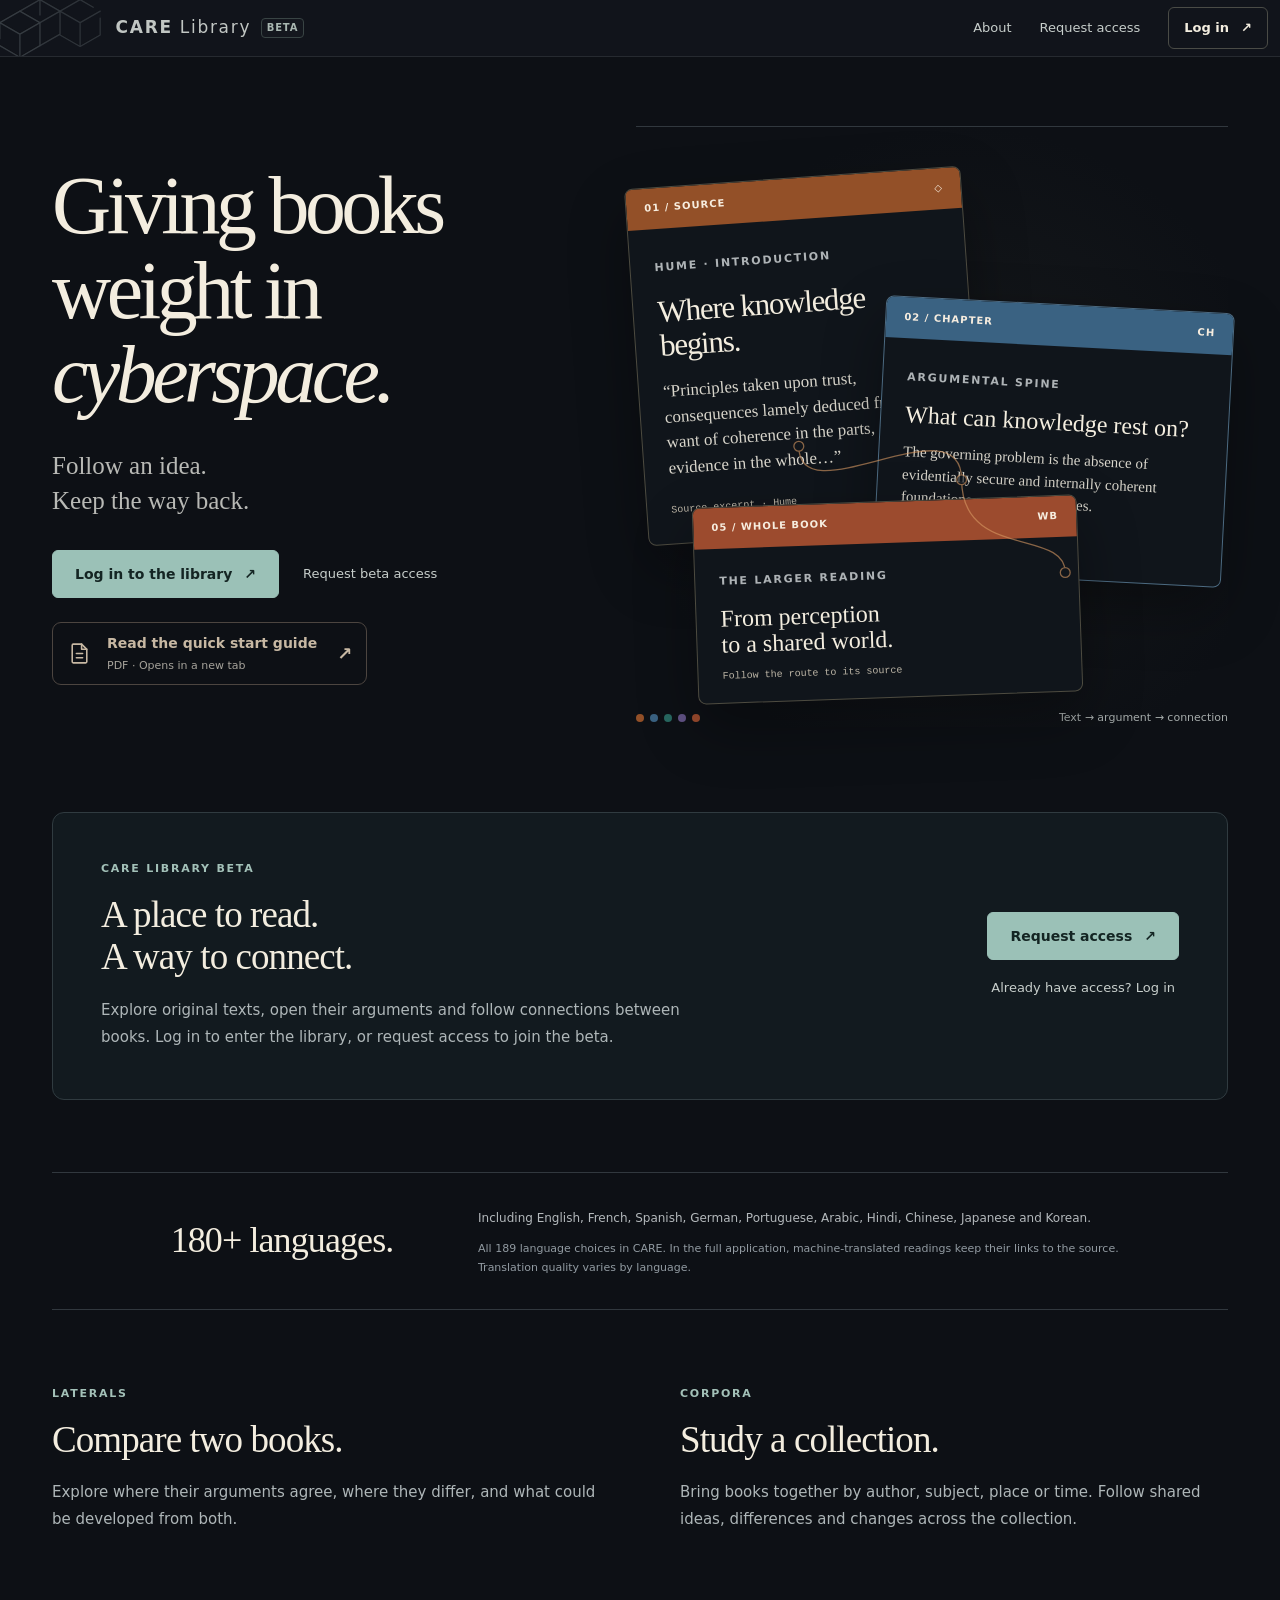
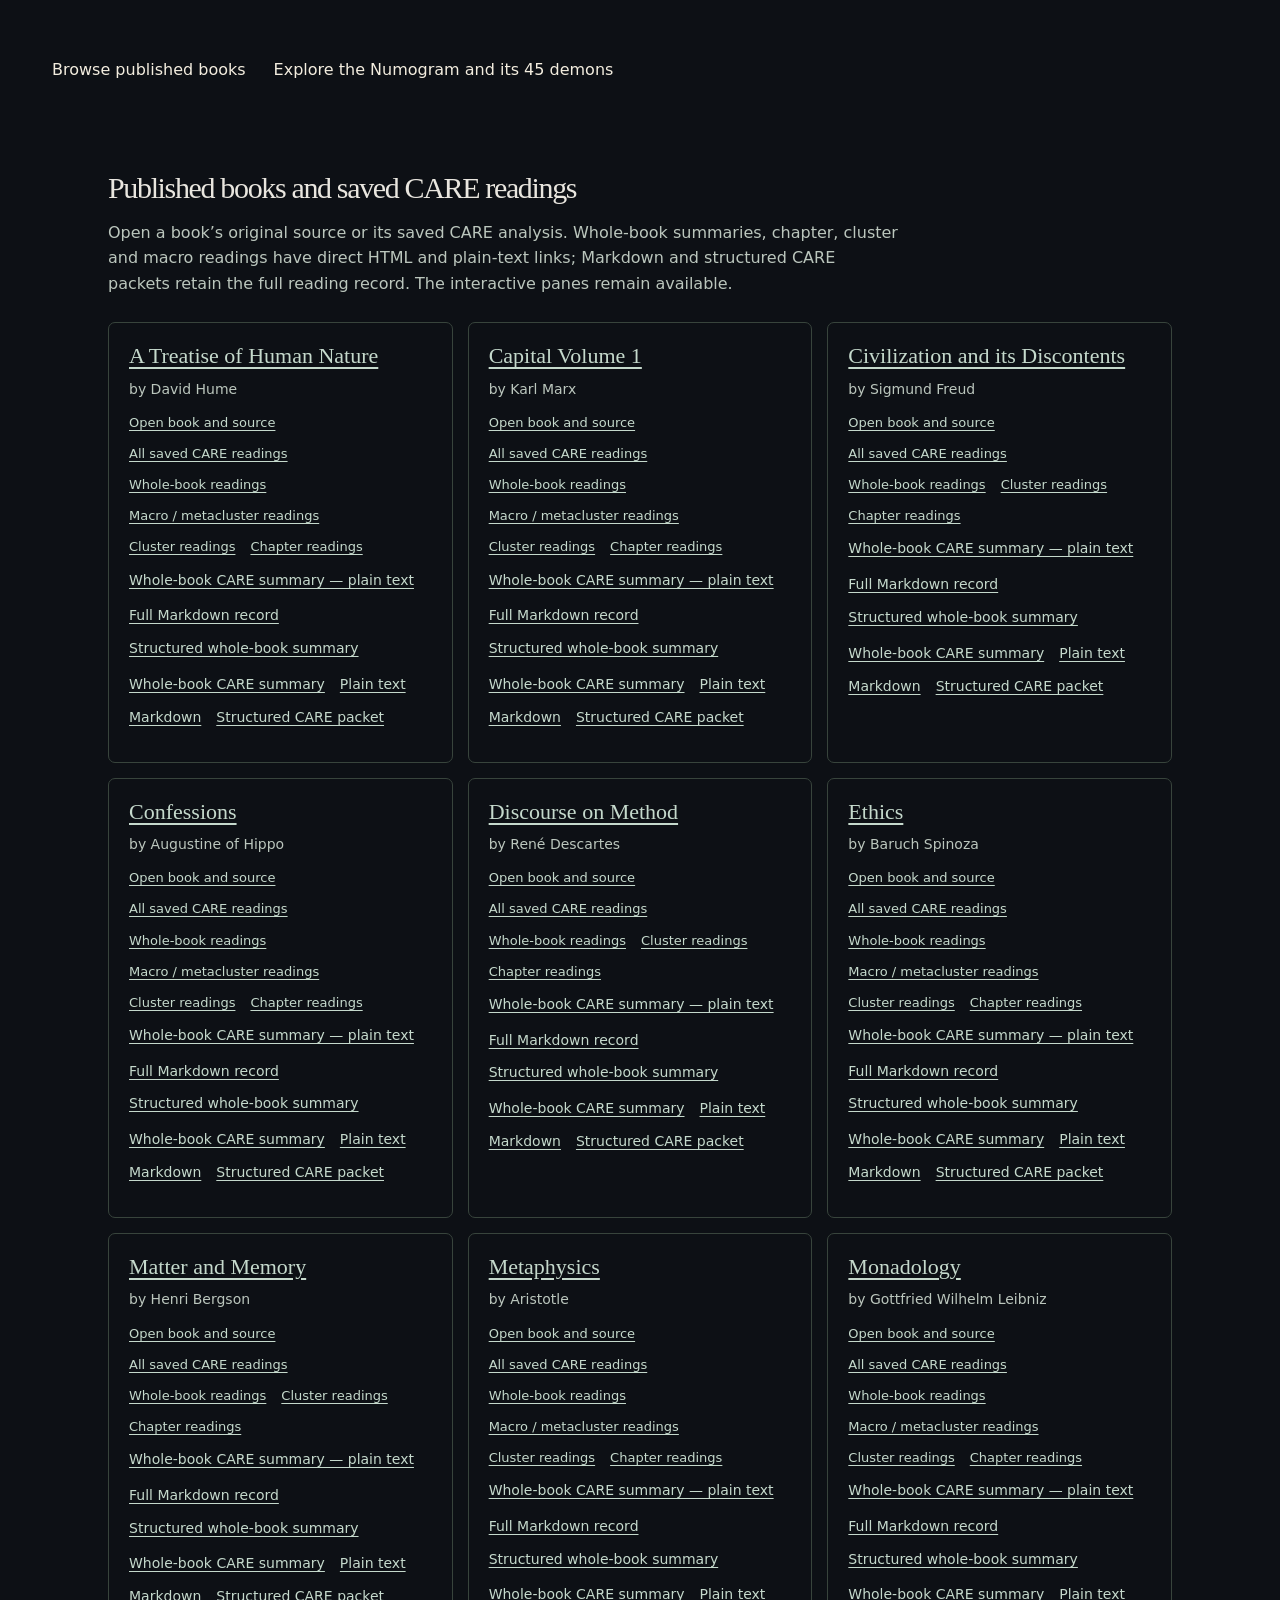
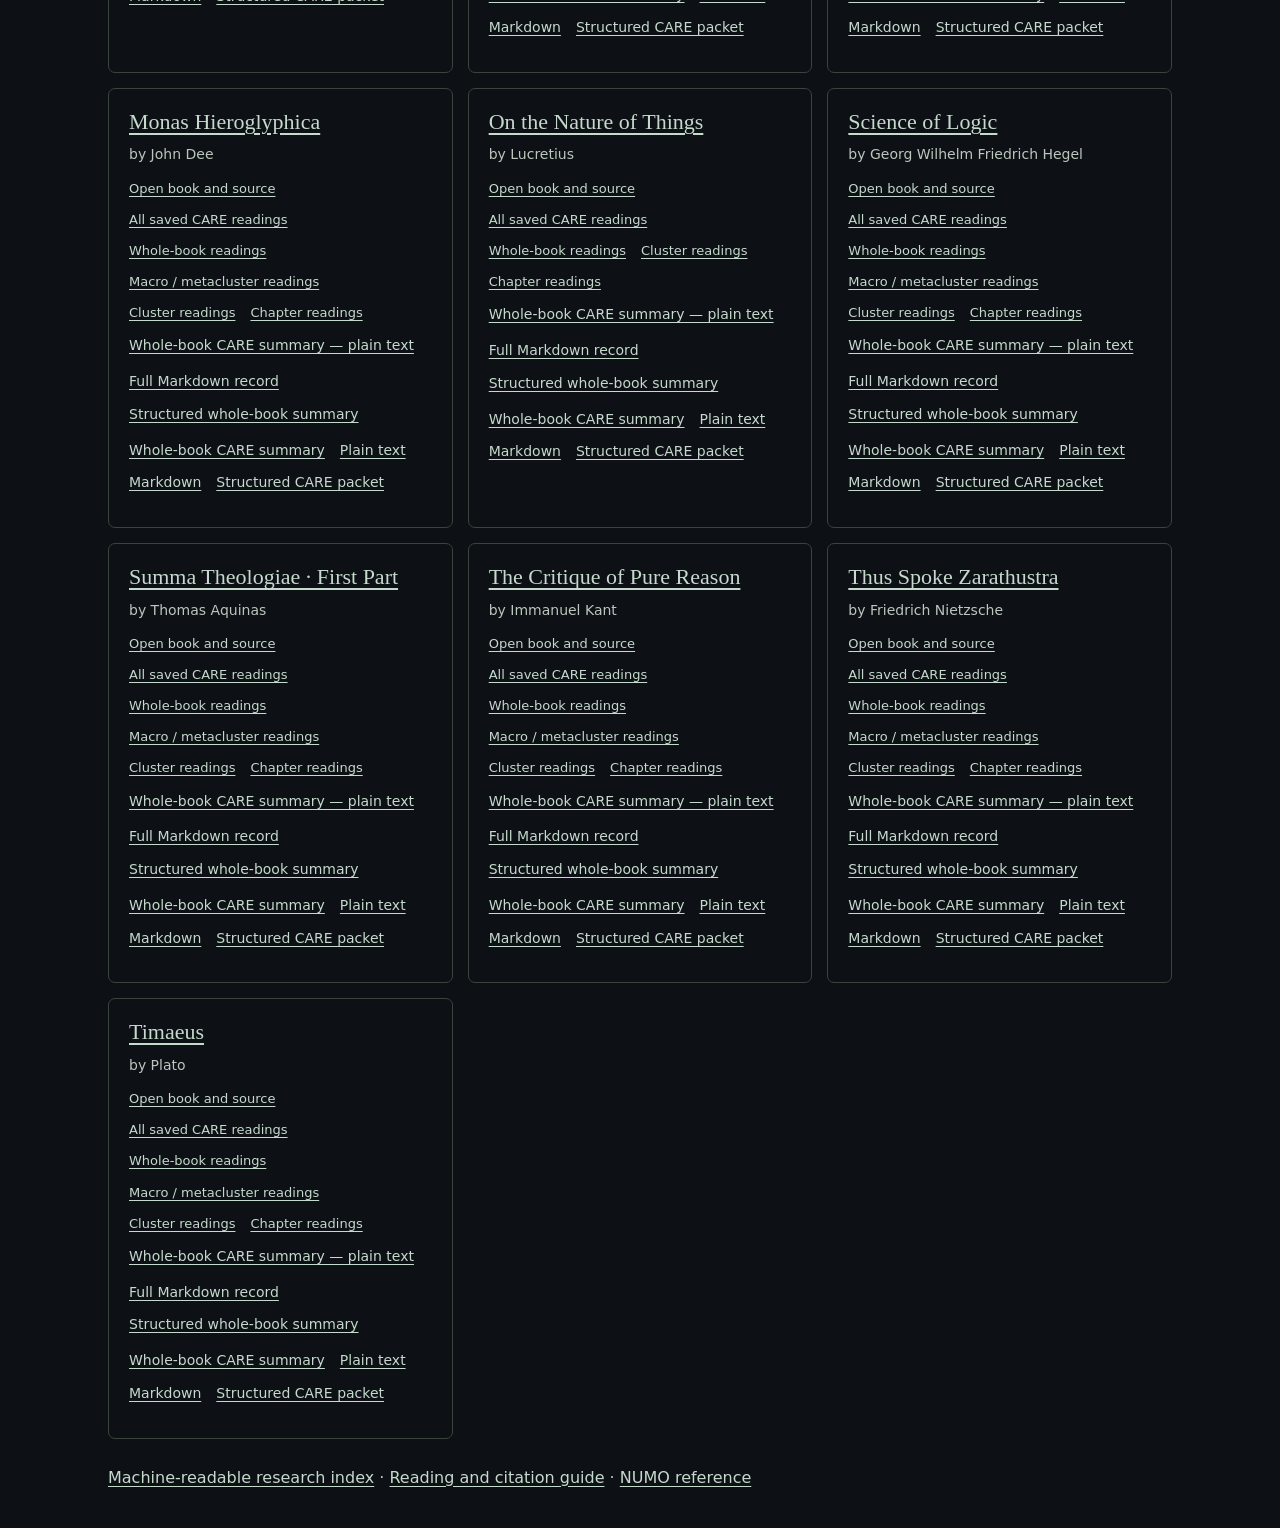
==== commit 3fb0db7f: "Add native interactive About page and Settings menu link" ====
--- a/index.html
+++ b/index.html
@@ -28,7 +28,7 @@
 <a class="skip-link" href="#main">Skip to main content</a>
 <header class="site-header"><div class="shell header-inner">
 <a class="wordmark" href="/" aria-label="CARE Library Beta home"><img class="brand-mark" src="/assets/care-header-mark.svg" alt="" aria-hidden="true"><span class="brand-name"><strong>CARE</strong> Library</span><small><span data-nosnippet>Beta</span></small></a>
-<nav class="beta-nav" aria-label="Main navigation"><a class="beta-nav-link" data-guest-only href="/request-access.html">Request access</a><a class="beta-nav-link" data-public-login hidden href="/login.html">Log in</a><a class="button small" data-library-entry href="/login.html">Log in <span aria-hidden="true">↗</span></a><a class="beta-nav-link" data-owner-only hidden href="/site-settings.html">Website settings</a><button class="beta-nav-link" data-logout data-members-only hidden>Log out</button></nav>
+<nav class="beta-nav" aria-label="Main navigation"><a class="beta-nav-link" href="/about.html">About</a><a class="beta-nav-link" data-guest-only href="/request-access.html">Request access</a><a class="beta-nav-link" data-public-login hidden href="/login.html">Log in</a><a class="button small" data-library-entry href="/login.html">Log in <span aria-hidden="true">↗</span></a><a class="beta-nav-link" data-owner-only hidden href="/site-settings.html">Website settings</a><button class="beta-nav-link" data-logout data-members-only hidden>Log out</button></nav>
 </div></header>
 <main id="main">
 <section class="hero shell" aria-labelledby="hero-title">
@@ -82,3 +82,4 @@
 <!-- CARE-PUBLISHED-CATALOGUE:START --><section class="care-static-catalogue" id="care-published-catalogue" aria-labelledby="care-published-catalogue-title"><h2 id="care-published-catalogue-title">Published books and saved CARE readings</h2><p>Open a book’s original source or its saved CARE analysis. Whole-book summaries, chapter, cluster and macro readings have direct HTML and plain-text links; Markdown and structured CARE packets retain the full reading record. The interactive panes remain available.</p><ul class="care-catalogue-grid"><li><article><h3><a href="/humetreatiseofhumannature">A Treatise of Human Nature</a></h3><p>by David Hume</p><nav class="care-catalogue-links" aria-label="A Treatise of Human Nature reading links"><a href="/humetreatiseofhumannature">Open book and source</a><a href="/humetreatiseofhumannature/readings/">All saved CARE readings</a><a href="/humetreatiseofhumannature/readings/wb/">Whole-book readings</a><a href="/humetreatiseofhumannature/readings/mc/">Macro / metacluster readings</a><a href="/humetreatiseofhumannature/readings/cl/">Cluster readings</a><a href="/humetreatiseofhumannature/readings/ch/">Chapter readings</a></nav><p class="care-catalogue-links"><a href="/humetreatiseofhumannature/summary.txt">Whole-book CARE summary — plain text</a></p><p class="care-catalogue-links"><a href="/humetreatiseofhumannature/summary.md">Full Markdown record</a><a href="/humetreatiseofhumannature/summary.json">Structured whole-book summary</a></p><p class="care-catalogue-links"><a href="/humetreatiseofhumannature/readings/wb/a-treatise-of-human-nature-7e39db14de38/">Whole-book CARE summary</a><a href="/humetreatiseofhumannature/readings/wb/a-treatise-of-human-nature-7e39db14de38/reading.txt">Plain text</a><a href="/humetreatiseofhumannature/readings/wb/a-treatise-of-human-nature-7e39db14de38/reading.md">Markdown</a><a href="/humetreatiseofhumannature/readings/wb/a-treatise-of-human-nature-7e39db14de38/reading.json">Structured CARE packet</a></p></article></li><li><article><h3><a href="/marxcapitalvolume1">Capital Volume 1</a></h3><p>by Karl Marx</p><nav class="care-catalogue-links" aria-label="Capital Volume 1 reading links"><a href="/marxcapitalvolume1">Open book and source</a><a href="/marxcapitalvolume1/readings/">All saved CARE readings</a><a href="/marxcapitalvolume1/readings/wb/">Whole-book readings</a><a href="/marxcapitalvolume1/readings/mc/">Macro / metacluster readings</a><a href="/marxcapitalvolume1/readings/cl/">Cluster readings</a><a href="/marxcapitalvolume1/readings/ch/">Chapter readings</a></nav><p class="care-catalogue-links"><a href="/marxcapitalvolume1/summary.txt">Whole-book CARE summary — plain text</a></p><p class="care-catalogue-links"><a href="/marxcapitalvolume1/summary.md">Full Markdown record</a><a href="/marxcapitalvolume1/summary.json">Structured whole-book summary</a></p><p class="care-catalogue-links"><a href="/marxcapitalvolume1/readings/wb/capital-volume-1-0f4abe970fea/">Whole-book CARE summary</a><a href="/marxcapitalvolume1/readings/wb/capital-volume-1-0f4abe970fea/reading.txt">Plain text</a><a href="/marxcapitalvolume1/readings/wb/capital-volume-1-0f4abe970fea/reading.md">Markdown</a><a href="/marxcapitalvolume1/readings/wb/capital-volume-1-0f4abe970fea/reading.json">Structured CARE packet</a></p></article></li><li><article><h3><a href="/freudcivilizationanditsdiscontents">Civilization and its Discontents</a></h3><p>by Sigmund Freud</p><nav class="care-catalogue-links" aria-label="Civilization and its Discontents reading links"><a href="/freudcivilizationanditsdiscontents">Open book and source</a><a href="/freudcivilizationanditsdiscontents/readings/">All saved CARE readings</a><a href="/freudcivilizationanditsdiscontents/readings/wb/">Whole-book readings</a><a href="/freudcivilizationanditsdiscontents/readings/cl/">Cluster readings</a><a href="/freudcivilizationanditsdiscontents/readings/ch/">Chapter readings</a></nav><p class="care-catalogue-links"><a href="/freudcivilizationanditsdiscontents/summary.txt">Whole-book CARE summary — plain text</a></p><p class="care-catalogue-links"><a href="/freudcivilizationanditsdiscontents/summary.md">Full Markdown record</a><a href="/freudcivilizationanditsdiscontents/summary.json">Structured whole-book summary</a></p><p class="care-catalogue-links"><a href="/freudcivilizationanditsdiscontents/readings/wb/civilization-and-its-discontents-1930-ocr-review-55951bd44d68/">Whole-book CARE summary</a><a href="/freudcivilizationanditsdiscontents/readings/wb/civilization-and-its-discontents-1930-ocr-review-55951bd44d68/reading.txt">Plain text</a><a href="/freudcivilizationanditsdiscontents/readings/wb/civilization-and-its-discontents-1930-ocr-review-55951bd44d68/reading.md">Markdown</a><a href="/freudcivilizationanditsdiscontents/readings/wb/civilization-and-its-discontents-1930-ocr-review-55951bd44d68/reading.json">Structured CARE packet</a></p></article></li><li><article><h3><a href="/augustineconfessions">Confessions</a></h3><p>by Augustine of Hippo</p><nav class="care-catalogue-links" aria-label="Confessions reading links"><a href="/augustineconfessions">Open book and source</a><a href="/augustineconfessions/readings/">All saved CARE readings</a><a href="/augustineconfessions/readings/wb/">Whole-book readings</a><a href="/augustineconfessions/readings/mc/">Macro / metacluster readings</a><a href="/augustineconfessions/readings/cl/">Cluster readings</a><a href="/augustineconfessions/readings/ch/">Chapter readings</a></nav><p class="care-catalogue-links"><a href="/augustineconfessions/summary.txt">Whole-book CARE summary — plain text</a></p><p class="care-catalogue-links"><a href="/augustineconfessions/summary.md">Full Markdown record</a><a href="/augustineconfessions/summary.json">Structured whole-book summary</a></p><p class="care-catalogue-links"><a href="/augustineconfessions/readings/wb/confessions-f7e2f5794d31/">Whole-book CARE summary</a><a href="/augustineconfessions/readings/wb/confessions-f7e2f5794d31/reading.txt">Plain text</a><a href="/augustineconfessions/readings/wb/confessions-f7e2f5794d31/reading.md">Markdown</a><a href="/augustineconfessions/readings/wb/confessions-f7e2f5794d31/reading.json">Structured CARE packet</a></p></article></li><li><article><h3><a href="/descartesdiscourseonmethod">Discourse on Method</a></h3><p>by René Descartes</p><nav class="care-catalogue-links" aria-label="Discourse on Method reading links"><a href="/descartesdiscourseonmethod">Open book and source</a><a href="/descartesdiscourseonmethod/readings/">All saved CARE readings</a><a href="/descartesdiscourseonmethod/readings/wb/">Whole-book readings</a><a href="/descartesdiscourseonmethod/readings/cl/">Cluster readings</a><a href="/descartesdiscourseonmethod/readings/ch/">Chapter readings</a></nav><p class="care-catalogue-links"><a href="/descartesdiscourseonmethod/summary.txt">Whole-book CARE summary — plain text</a></p><p class="care-catalogue-links"><a href="/descartesdiscourseonmethod/summary.md">Full Markdown record</a><a href="/descartesdiscourseonmethod/summary.json">Structured whole-book summary</a></p><p class="care-catalogue-links"><a href="/descartesdiscourseonmethod/readings/wb/discourse-on-method-6b303145067d/">Whole-book CARE summary</a><a href="/descartesdiscourseonmethod/readings/wb/discourse-on-method-6b303145067d/reading.txt">Plain text</a><a href="/descartesdiscourseonmethod/readings/wb/discourse-on-method-6b303145067d/reading.md">Markdown</a><a href="/descartesdiscourseonmethod/readings/wb/discourse-on-method-6b303145067d/reading.json">Structured CARE packet</a></p></article></li><li><article><h3><a href="/spinozaethics">Ethics</a></h3><p>by Baruch Spinoza</p><nav class="care-catalogue-links" aria-label="Ethics reading links"><a href="/spinozaethics">Open book and source</a><a href="/spinozaethics/readings/">All saved CARE readings</a><a href="/spinozaethics/readings/wb/">Whole-book readings</a><a href="/spinozaethics/readings/mc/">Macro / metacluster readings</a><a href="/spinozaethics/readings/cl/">Cluster readings</a><a href="/spinozaethics/readings/ch/">Chapter readings</a></nav><p class="care-catalogue-links"><a href="/spinozaethics/summary.txt">Whole-book CARE summary — plain text</a></p><p class="care-catalogue-links"><a href="/spinozaethics/summary.md">Full Markdown record</a><a href="/spinozaethics/summary.json">Structured whole-book summary</a></p><p class="care-catalogue-links"><a href="/spinozaethics/readings/wb/ethics-ea9659c899f3/">Whole-book CARE summary</a><a href="/spinozaethics/readings/wb/ethics-ea9659c899f3/reading.txt">Plain text</a><a href="/spinozaethics/readings/wb/ethics-ea9659c899f3/reading.md">Markdown</a><a href="/spinozaethics/readings/wb/ethics-ea9659c899f3/reading.json">Structured CARE packet</a></p></article></li><li><article><h3><a href="/bergsonmatterandmemory">Matter and Memory</a></h3><p>by Henri Bergson</p><nav class="care-catalogue-links" aria-label="Matter and Memory reading links"><a href="/bergsonmatterandmemory">Open book and source</a><a href="/bergsonmatterandmemory/readings/">All saved CARE readings</a><a href="/bergsonmatterandmemory/readings/wb/">Whole-book readings</a><a href="/bergsonmatterandmemory/readings/cl/">Cluster readings</a><a href="/bergsonmatterandmemory/readings/ch/">Chapter readings</a></nav><p class="care-catalogue-links"><a href="/bergsonmatterandmemory/summary.txt">Whole-book CARE summary — plain text</a></p><p class="care-catalogue-links"><a href="/bergsonmatterandmemory/summary.md">Full Markdown record</a><a href="/bergsonmatterandmemory/summary.json">Structured whole-book summary</a></p><p class="care-catalogue-links"><a href="/bergsonmatterandmemory/readings/wb/matter-and-memory-10152e02bbf9/">Whole-book CARE summary</a><a href="/bergsonmatterandmemory/readings/wb/matter-and-memory-10152e02bbf9/reading.txt">Plain text</a><a href="/bergsonmatterandmemory/readings/wb/matter-and-memory-10152e02bbf9/reading.md">Markdown</a><a href="/bergsonmatterandmemory/readings/wb/matter-and-memory-10152e02bbf9/reading.json">Structured CARE packet</a></p></article></li><li><article><h3><a href="/aristotlemetaphysics">Metaphysics</a></h3><p>by Aristotle</p><nav class="care-catalogue-links" aria-label="Metaphysics reading links"><a href="/aristotlemetaphysics">Open book and source</a><a href="/aristotlemetaphysics/readings/">All saved CARE readings</a><a href="/aristotlemetaphysics/readings/wb/">Whole-book readings</a><a href="/aristotlemetaphysics/readings/mc/">Macro / metacluster readings</a><a href="/aristotlemetaphysics/readings/cl/">Cluster readings</a><a href="/aristotlemetaphysics/readings/ch/">Chapter readings</a></nav><p class="care-catalogue-links"><a href="/aristotlemetaphysics/summary.txt">Whole-book CARE summary — plain text</a></p><p class="care-catalogue-links"><a href="/aristotlemetaphysics/summary.md">Full Markdown record</a><a href="/aristotlemetaphysics/summary.json">Structured whole-book summary</a></p><p class="care-catalogue-links"><a href="/aristotlemetaphysics/readings/wb/metaphysics-0c17fce12733/">Whole-book CARE summary</a><a href="/aristotlemetaphysics/readings/wb/metaphysics-0c17fce12733/reading.txt">Plain text</a><a href="/aristotlemetaphysics/readings/wb/metaphysics-0c17fce12733/reading.md">Markdown</a><a href="/aristotlemetaphysics/readings/wb/metaphysics-0c17fce12733/reading.json">Structured CARE packet</a></p></article></li><li><article><h3><a href="/leibnizmonadology">Monadology</a></h3><p>by Gottfried Wilhelm Leibniz</p><nav class="care-catalogue-links" aria-label="Monadology reading links"><a href="/leibnizmonadology">Open book and source</a><a href="/leibnizmonadology/readings/">All saved CARE readings</a><a href="/leibnizmonadology/readings/wb/">Whole-book readings</a><a href="/leibnizmonadology/readings/mc/">Macro / metacluster readings</a><a href="/leibnizmonadology/readings/cl/">Cluster readings</a><a href="/leibnizmonadology/readings/ch/">Chapter readings</a></nav><p class="care-catalogue-links"><a href="/leibnizmonadology/summary.txt">Whole-book CARE summary — plain text</a></p><p class="care-catalogue-links"><a href="/leibnizmonadology/summary.md">Full Markdown record</a><a href="/leibnizmonadology/summary.json">Structured whole-book summary</a></p><p class="care-catalogue-links"><a href="/leibnizmonadology/readings/wb/monadology-fd026bc92ab0/">Whole-book CARE summary</a><a href="/leibnizmonadology/readings/wb/monadology-fd026bc92ab0/reading.txt">Plain text</a><a href="/leibnizmonadology/readings/wb/monadology-fd026bc92ab0/reading.md">Markdown</a><a href="/leibnizmonadology/readings/wb/monadology-fd026bc92ab0/reading.json">Structured CARE packet</a></p></article></li><li><article><h3><a href="/deemonashieroglyphica">Monas Hieroglyphica</a></h3><p>by John Dee</p><nav class="care-catalogue-links" aria-label="Monas Hieroglyphica reading links"><a href="/deemonashieroglyphica">Open book and source</a><a href="/deemonashieroglyphica/readings/">All saved CARE readings</a><a href="/deemonashieroglyphica/readings/wb/">Whole-book readings</a><a href="/deemonashieroglyphica/readings/mc/">Macro / metacluster readings</a><a href="/deemonashieroglyphica/readings/cl/">Cluster readings</a><a href="/deemonashieroglyphica/readings/ch/">Chapter readings</a></nav><p class="care-catalogue-links"><a href="/deemonashieroglyphica/summary.txt">Whole-book CARE summary — plain text</a></p><p class="care-catalogue-links"><a href="/deemonashieroglyphica/summary.md">Full Markdown record</a><a href="/deemonashieroglyphica/summary.json">Structured whole-book summary</a></p><p class="care-catalogue-links"><a href="/deemonashieroglyphica/readings/wb/the-hieroglyphic-monad-7b44f7a14374/">Whole-book CARE summary</a><a href="/deemonashieroglyphica/readings/wb/the-hieroglyphic-monad-7b44f7a14374/reading.txt">Plain text</a><a href="/deemonashieroglyphica/readings/wb/the-hieroglyphic-monad-7b44f7a14374/reading.md">Markdown</a><a href="/deemonashieroglyphica/readings/wb/the-hieroglyphic-monad-7b44f7a14374/reading.json">Structured CARE packet</a></p></article></li><li><article><h3><a href="/lucretiusonthenatureofthings">On the Nature of Things</a></h3><p>by Lucretius</p><nav class="care-catalogue-links" aria-label="On the Nature of Things reading links"><a href="/lucretiusonthenatureofthings">Open book and source</a><a href="/lucretiusonthenatureofthings/readings/">All saved CARE readings</a><a href="/lucretiusonthenatureofthings/readings/wb/">Whole-book readings</a><a href="/lucretiusonthenatureofthings/readings/cl/">Cluster readings</a><a href="/lucretiusonthenatureofthings/readings/ch/">Chapter readings</a></nav><p class="care-catalogue-links"><a href="/lucretiusonthenatureofthings/summary.txt">Whole-book CARE summary — plain text</a></p><p class="care-catalogue-links"><a href="/lucretiusonthenatureofthings/summary.md">Full Markdown record</a><a href="/lucretiusonthenatureofthings/summary.json">Structured whole-book summary</a></p><p class="care-catalogue-links"><a href="/lucretiusonthenatureofthings/readings/wb/on-the-nature-of-things-9f1d8904e19b/">Whole-book CARE summary</a><a href="/lucretiusonthenatureofthings/readings/wb/on-the-nature-of-things-9f1d8904e19b/reading.txt">Plain text</a><a href="/lucretiusonthenatureofthings/readings/wb/on-the-nature-of-things-9f1d8904e19b/reading.md">Markdown</a><a href="/lucretiusonthenatureofthings/readings/wb/on-the-nature-of-things-9f1d8904e19b/reading.json">Structured CARE packet</a></p></article></li><li><article><h3><a href="/hegelscienceoflogic">Science of Logic</a></h3><p>by Georg Wilhelm Friedrich Hegel</p><nav class="care-catalogue-links" aria-label="Science of Logic reading links"><a href="/hegelscienceoflogic">Open book and source</a><a href="/hegelscienceoflogic/readings/">All saved CARE readings</a><a href="/hegelscienceoflogic/readings/wb/">Whole-book readings</a><a href="/hegelscienceoflogic/readings/mc/">Macro / metacluster readings</a><a href="/hegelscienceoflogic/readings/cl/">Cluster readings</a><a href="/hegelscienceoflogic/readings/ch/">Chapter readings</a></nav><p class="care-catalogue-links"><a href="/hegelscienceoflogic/summary.txt">Whole-book CARE summary — plain text</a></p><p class="care-catalogue-links"><a href="/hegelscienceoflogic/summary.md">Full Markdown record</a><a href="/hegelscienceoflogic/summary.json">Structured whole-book summary</a></p><p class="care-catalogue-links"><a href="/hegelscienceoflogic/readings/wb/science-of-logic-c27a87042805/">Whole-book CARE summary</a><a href="/hegelscienceoflogic/readings/wb/science-of-logic-c27a87042805/reading.txt">Plain text</a><a href="/hegelscienceoflogic/readings/wb/science-of-logic-c27a87042805/reading.md">Markdown</a><a href="/hegelscienceoflogic/readings/wb/science-of-logic-c27a87042805/reading.json">Structured CARE packet</a></p></article></li><li><article><h3><a href="/aquinassummatheologiaefirstpart">Summa Theologiae · First Part</a></h3><p>by Thomas Aquinas</p><nav class="care-catalogue-links" aria-label="Summa Theologiae · First Part reading links"><a href="/aquinassummatheologiaefirstpart">Open book and source</a><a href="/aquinassummatheologiaefirstpart/readings/">All saved CARE readings</a><a href="/aquinassummatheologiaefirstpart/readings/wb/">Whole-book readings</a><a href="/aquinassummatheologiaefirstpart/readings/mc/">Macro / metacluster readings</a><a href="/aquinassummatheologiaefirstpart/readings/cl/">Cluster readings</a><a href="/aquinassummatheologiaefirstpart/readings/ch/">Chapter readings</a></nav><p class="care-catalogue-links"><a href="/aquinassummatheologiaefirstpart/summary.txt">Whole-book CARE summary — plain text</a></p><p class="care-catalogue-links"><a href="/aquinassummatheologiaefirstpart/summary.md">Full Markdown record</a><a href="/aquinassummatheologiaefirstpart/summary.json">Structured whole-book summary</a></p><p class="care-catalogue-links"><a href="/aquinassummatheologiaefirstpart/readings/wb/summa-theologiae-first-part-e8eebd9273e7/">Whole-book CARE summary</a><a href="/aquinassummatheologiaefirstpart/readings/wb/summa-theologiae-first-part-e8eebd9273e7/reading.txt">Plain text</a><a href="/aquinassummatheologiaefirstpart/readings/wb/summa-theologiae-first-part-e8eebd9273e7/reading.md">Markdown</a><a href="/aquinassummatheologiaefirstpart/readings/wb/summa-theologiae-first-part-e8eebd9273e7/reading.json">Structured CARE packet</a></p></article></li><li><article><h3><a href="/kantcritiqueofpurereason">The Critique of Pure Reason</a></h3><p>by Immanuel Kant</p><nav class="care-catalogue-links" aria-label="The Critique of Pure Reason reading links"><a href="/kantcritiqueofpurereason">Open book and source</a><a href="/kantcritiqueofpurereason/readings/">All saved CARE readings</a><a href="/kantcritiqueofpurereason/readings/wb/">Whole-book readings</a><a href="/kantcritiqueofpurereason/readings/mc/">Macro / metacluster readings</a><a href="/kantcritiqueofpurereason/readings/cl/">Cluster readings</a><a href="/kantcritiqueofpurereason/readings/ch/">Chapter readings</a></nav><p class="care-catalogue-links"><a href="/kantcritiqueofpurereason/summary.txt">Whole-book CARE summary — plain text</a></p><p class="care-catalogue-links"><a href="/kantcritiqueofpurereason/summary.md">Full Markdown record</a><a href="/kantcritiqueofpurereason/summary.json">Structured whole-book summary</a></p><p class="care-catalogue-links"><a href="/kantcritiqueofpurereason/readings/wb/the-critique-of-pure-reason-d79383466498/">Whole-book CARE summary</a><a href="/kantcritiqueofpurereason/readings/wb/the-critique-of-pure-reason-d79383466498/reading.txt">Plain text</a><a href="/kantcritiqueofpurereason/readings/wb/the-critique-of-pure-reason-d79383466498/reading.md">Markdown</a><a href="/kantcritiqueofpurereason/readings/wb/the-critique-of-pure-reason-d79383466498/reading.json">Structured CARE packet</a></p></article></li><li><article><h3><a href="/nietzschethusspokezarathustra">Thus Spoke Zarathustra</a></h3><p>by Friedrich Nietzsche</p><nav class="care-catalogue-links" aria-label="Thus Spoke Zarathustra reading links"><a href="/nietzschethusspokezarathustra">Open book and source</a><a href="/nietzschethusspokezarathustra/readings/">All saved CARE readings</a><a href="/nietzschethusspokezarathustra/readings/wb/">Whole-book readings</a><a href="/nietzschethusspokezarathustra/readings/mc/">Macro / metacluster readings</a><a href="/nietzschethusspokezarathustra/readings/cl/">Cluster readings</a><a href="/nietzschethusspokezarathustra/readings/ch/">Chapter readings</a></nav><p class="care-catalogue-links"><a href="/nietzschethusspokezarathustra/summary.txt">Whole-book CARE summary — plain text</a></p><p class="care-catalogue-links"><a href="/nietzschethusspokezarathustra/summary.md">Full Markdown record</a><a href="/nietzschethusspokezarathustra/summary.json">Structured whole-book summary</a></p><p class="care-catalogue-links"><a href="/nietzschethusspokezarathustra/readings/wb/thus-spoke-zarathustra-9925e0daa0ad/">Whole-book CARE summary</a><a href="/nietzschethusspokezarathustra/readings/wb/thus-spoke-zarathustra-9925e0daa0ad/reading.txt">Plain text</a><a href="/nietzschethusspokezarathustra/readings/wb/thus-spoke-zarathustra-9925e0daa0ad/reading.md">Markdown</a><a href="/nietzschethusspokezarathustra/readings/wb/thus-spoke-zarathustra-9925e0daa0ad/reading.json">Structured CARE packet</a></p></article></li><li><article><h3><a href="/platotimaeus">Timaeus</a></h3><p>by Plato</p><nav class="care-catalogue-links" aria-label="Timaeus reading links"><a href="/platotimaeus">Open book and source</a><a href="/platotimaeus/readings/">All saved CARE readings</a><a href="/platotimaeus/readings/wb/">Whole-book readings</a><a href="/platotimaeus/readings/mc/">Macro / metacluster readings</a><a href="/platotimaeus/readings/cl/">Cluster readings</a><a href="/platotimaeus/readings/ch/">Chapter readings</a></nav><p class="care-catalogue-links"><a href="/platotimaeus/summary.txt">Whole-book CARE summary — plain text</a></p><p class="care-catalogue-links"><a href="/platotimaeus/summary.md">Full Markdown record</a><a href="/platotimaeus/summary.json">Structured whole-book summary</a></p><p class="care-catalogue-links"><a href="/platotimaeus/readings/wb/timaeus-7a9823dd313b/">Whole-book CARE summary</a><a href="/platotimaeus/readings/wb/timaeus-7a9823dd313b/reading.txt">Plain text</a><a href="/platotimaeus/readings/wb/timaeus-7a9823dd313b/reading.md">Markdown</a><a href="/platotimaeus/readings/wb/timaeus-7a9823dd313b/reading.json">Structured CARE packet</a></p></article></li></ul><p><a href="/research-index.json">Machine-readable research index</a> · <a href="/llms.txt">Reading and citation guide</a> · <a href="/numogram/">NUMO reference</a></p></section><!-- CARE-PUBLISHED-CATALOGUE:END --></main>
 <div id="notice" class="notice" role="status" hidden></div>
 </body></html>
+
